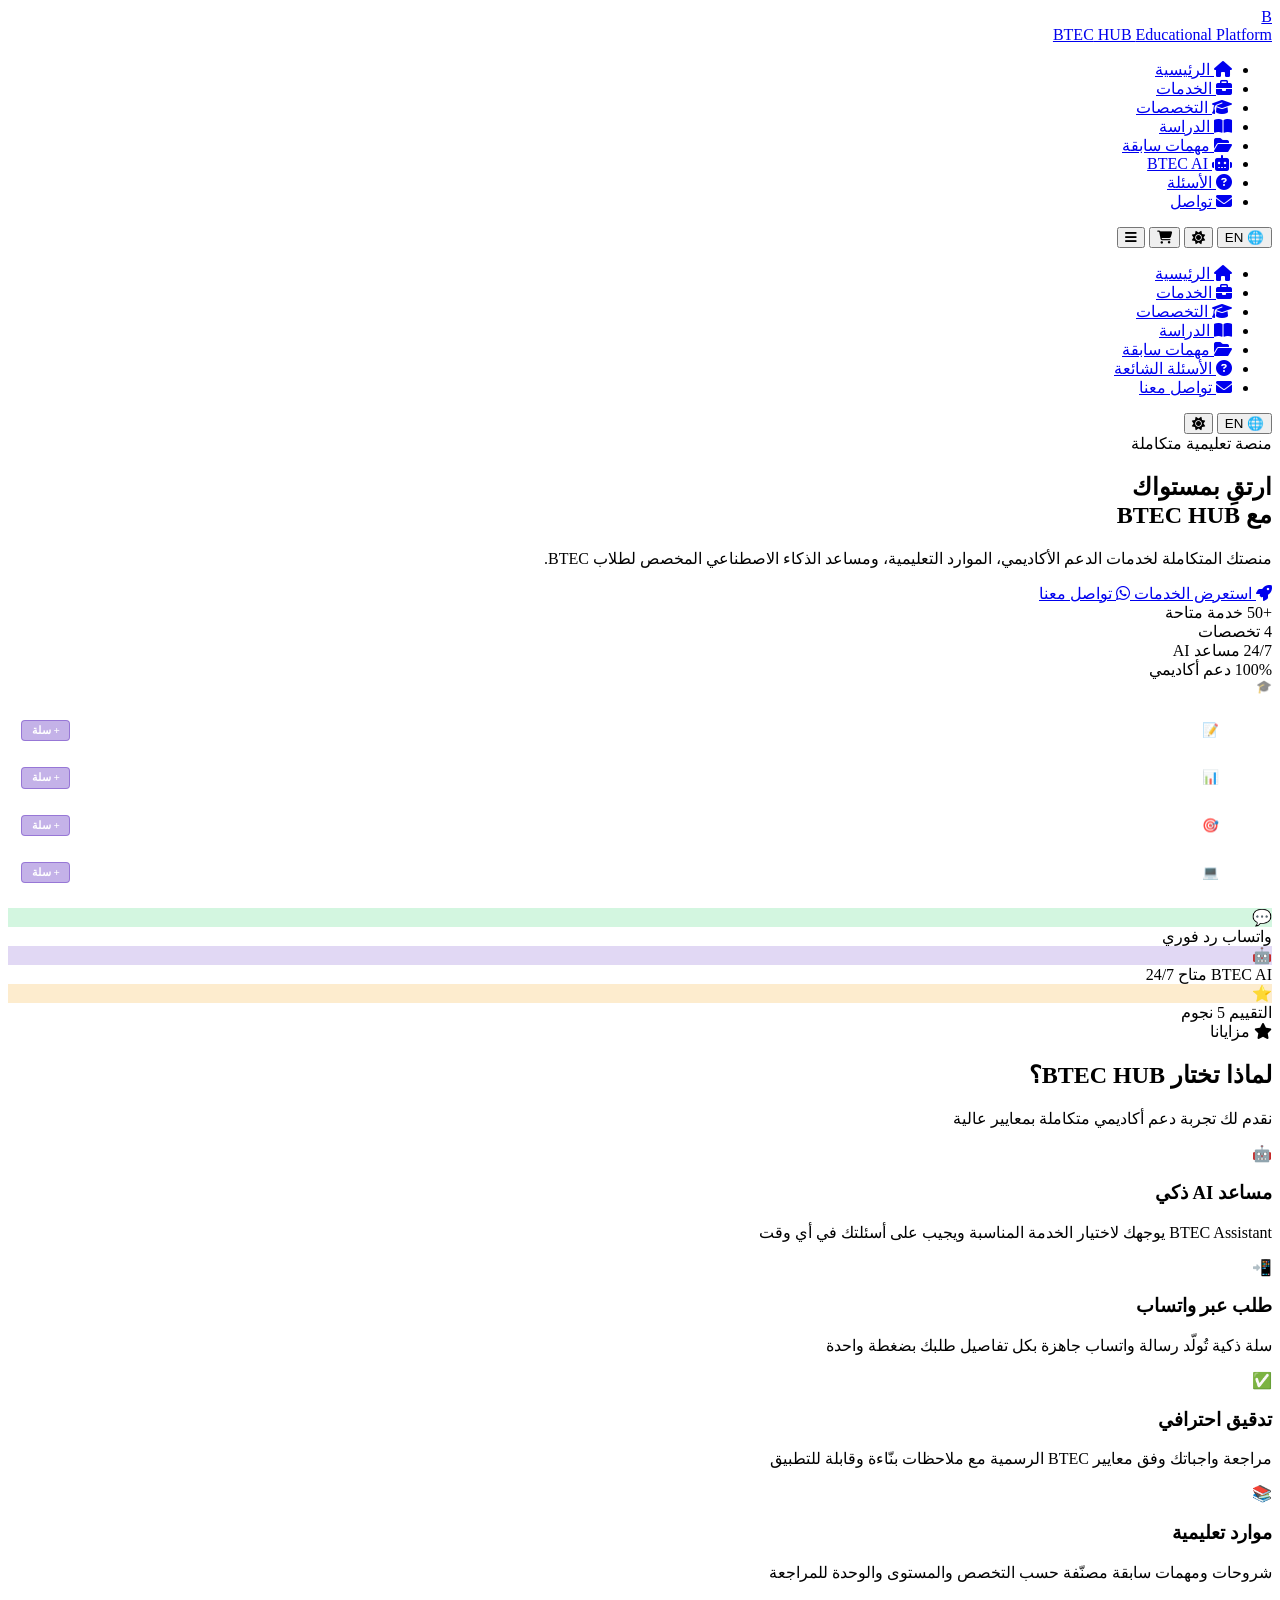
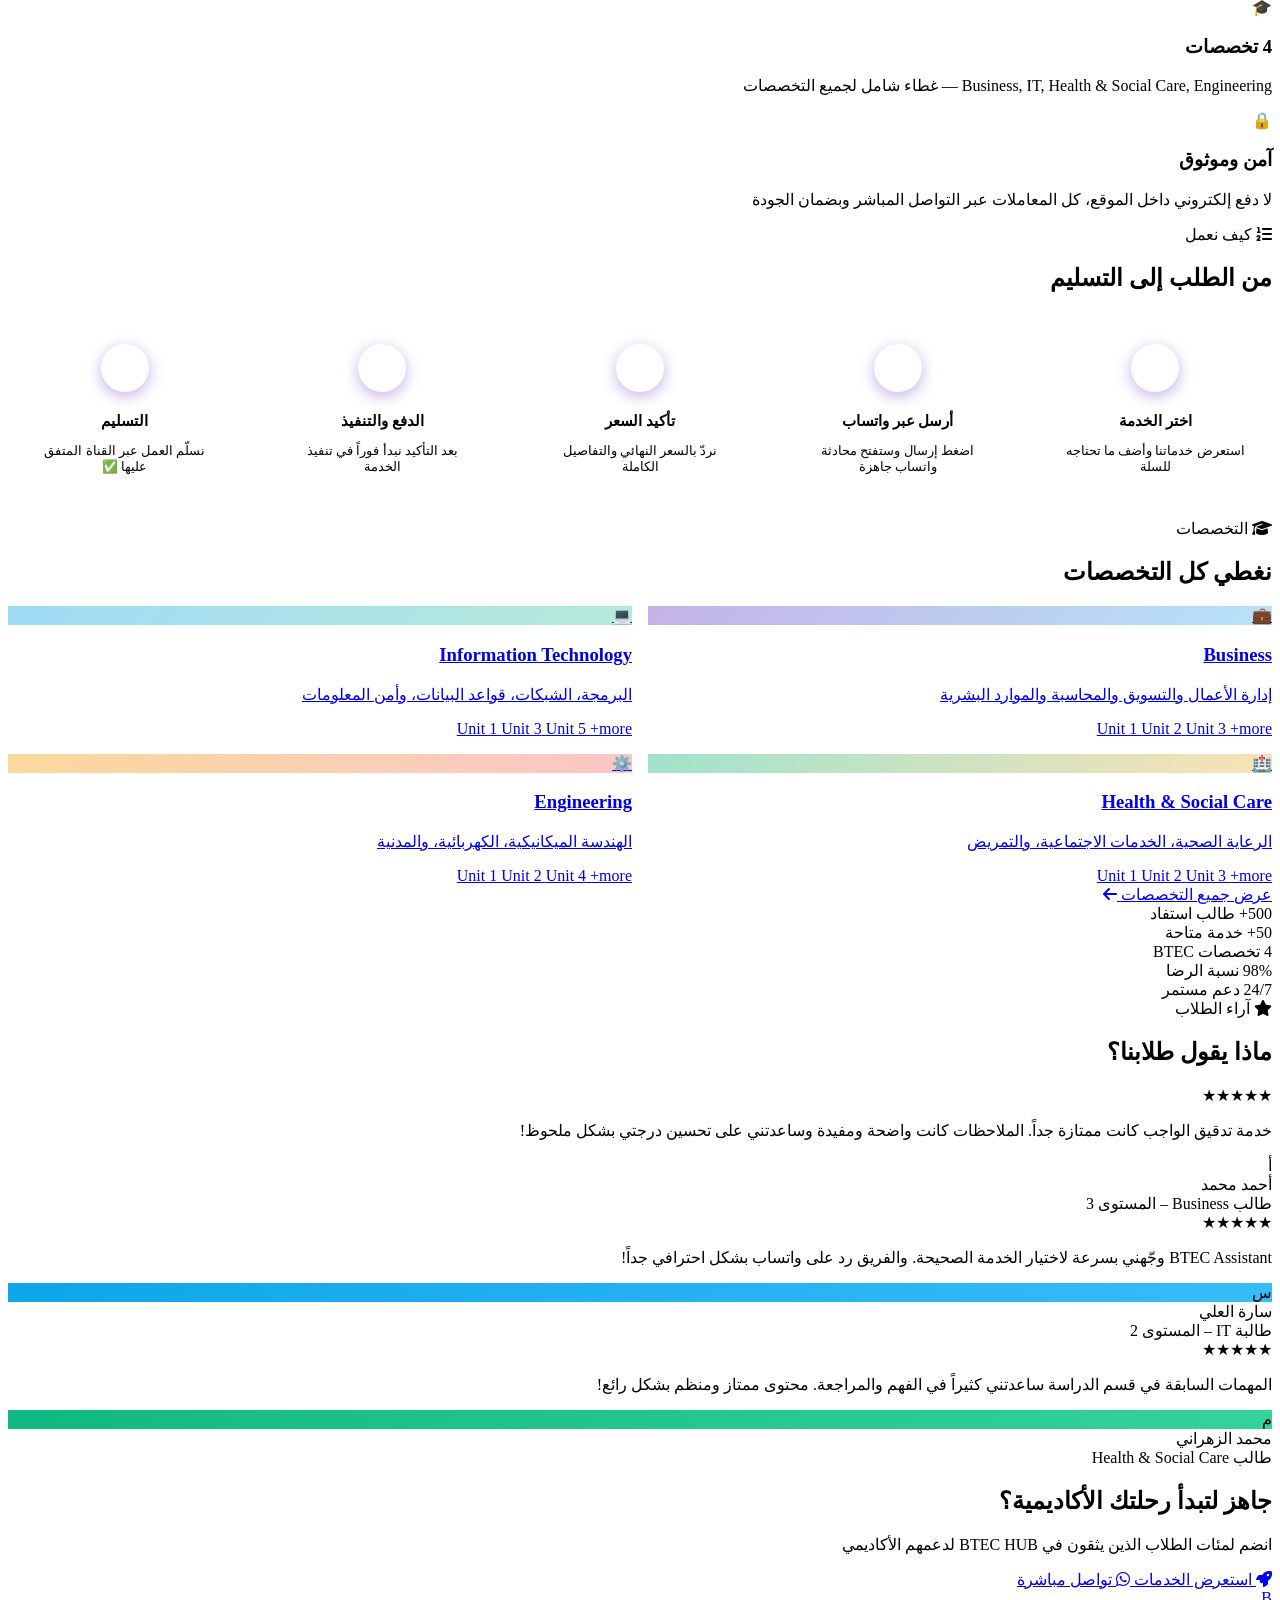
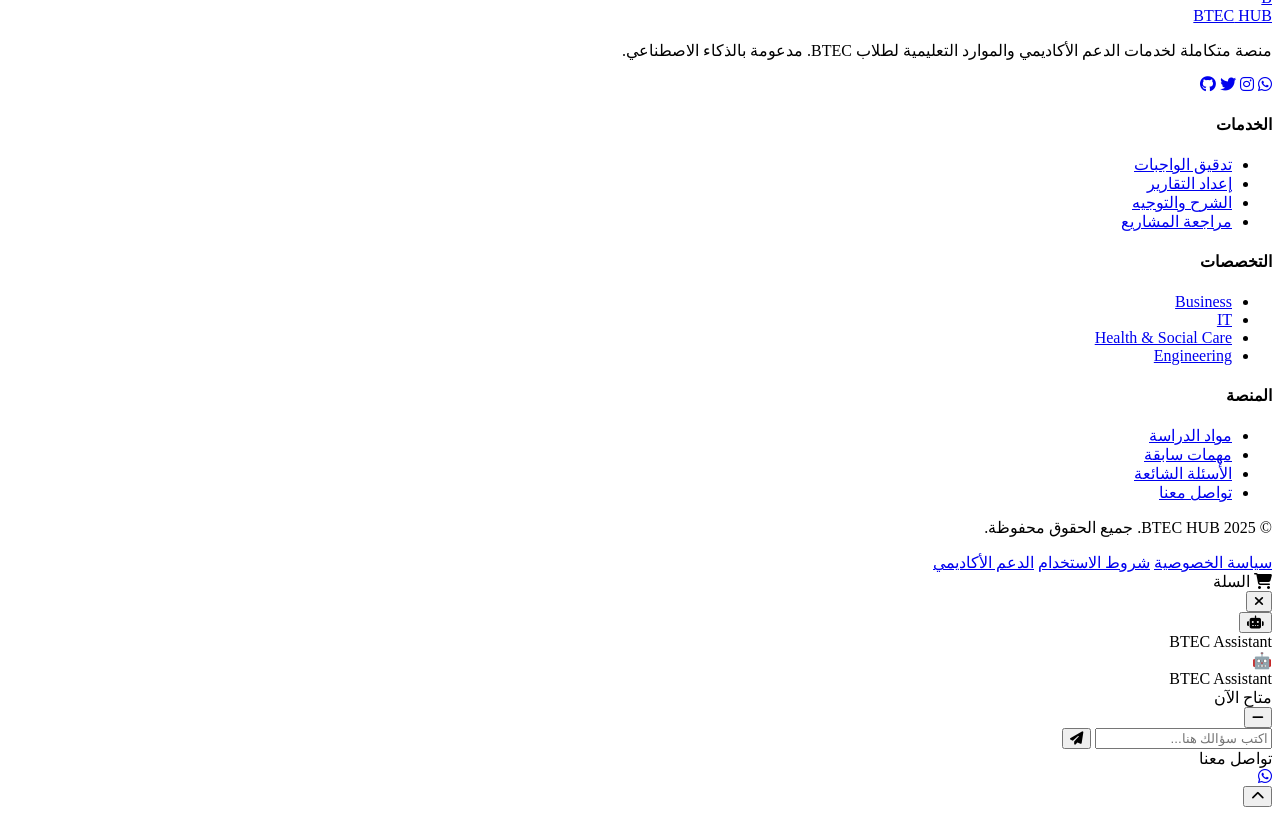
==== index.html @ 09b5a74b "Add files via upload" ====
<!DOCTYPE html>
<html lang="ar" dir="rtl" data-theme="dark">
<head>
  <meta charset="UTF-8">
  <meta name="viewport" content="width=device-width, initial-scale=1.0">
  <meta name="description" content="BTEC HUB – منصة الخدمات والموارد التعليمية المدعومة بالذكاء الاصطناعي لطلاب BTEC">
  <meta name="keywords" content="BTEC, HUB, تدقيق واجبات, خدمات تعليمية, ذكاء اصطناعي">
  <meta property="og:title" content="BTEC HUB">
  <meta property="og:description" content="منصة الخدمات والموارد التعليمية لطلاب BTEC">
  <title>BTEC HUB – الصفحة الرئيسية</title>

  <!-- Fonts -->
  <link rel="preconnect" href="https://fonts.googleapis.com">
  <link rel="preconnect" href="https://fonts.gstatic.com" crossorigin>
  <link href="https://fonts.googleapis.com/css2?family=Cairo:wght@300;400;500;600;700;800;900&family=Inter:wght@300;400;500;600;700;800&display=swap" rel="stylesheet">

  <!-- Icons -->
  <link rel="stylesheet" href="https://cdnjs.cloudflare.com/ajax/libs/font-awesome/6.5.0/css/all.min.css">

  <!-- Styles -->
  <link rel="stylesheet" href="css/main.css">
  <link rel="stylesheet" href="css/components.css">

  <style>
    /* ── Home-specific styles ── */
    .hero-main-card-title {
      font-size: 0.8rem;
      color: rgba(255,255,255,0.6);
      margin-bottom: 0.5rem;
      font-weight: 500;
    }
    .hero-service-list {
      list-style: none;
      display: flex;
      flex-direction: column;
      gap: 0.5rem;
    }
    .hero-service-list li {
      display: flex;
      align-items: center;
      gap: 0.5rem;
      font-size: 0.85rem;
      color: rgba(255,255,255,0.85);
      padding: 0.5rem 0.75rem;
      background: rgba(255,255,255,0.06);
      border-radius: 8px;
      border: 1px solid rgba(255,255,255,0.08);
      transition: all 0.2s;
    }
    .hero-service-list li:hover {
      background: rgba(255,255,255,0.1);
      border-color: rgba(108,63,197,0.4);
      transform: translateX(-4px);
    }
    [dir="ltr"] .hero-service-list li:hover { transform: translateX(4px); }
    .hero-service-list .add-btn {
      margin-inline-start: auto;
      padding: 0.2rem 0.6rem;
      border-radius: 4px;
      background: rgba(108,63,197,0.4);
      border: 1px solid rgba(108,63,197,0.5);
      color: white;
      font-size: 0.7rem;
      cursor: pointer;
      font-family: inherit;
      font-weight: 600;
      transition: all 0.2s;
    }
    .hero-service-list .add-btn:hover { background: rgba(108,63,197,0.7); }

    /* Process Steps */
    .process-steps {
      display: grid;
      grid-template-columns: repeat(auto-fit, minmax(180px, 1fr));
      gap: 1.5rem;
      position: relative;
    }

    .step-card {
      text-align: center;
      padding: 2rem 1.5rem;
      background: var(--bg-card);
      border: 1px solid var(--border-color);
      border-radius: var(--radius-xl);
      transition: all 0.3s ease;
      position: relative;
      backdrop-filter: blur(10px);
    }

    .step-card:hover {
      border-color: var(--border-glow);
      transform: translateY(-6px);
      box-shadow: var(--shadow-glow);
    }

    .step-number {
      width: 48px;
      height: 48px;
      border-radius: 50%;
      background: var(--gradient-primary);
      display: flex;
      align-items: center;
      justify-content: center;
      font-size: 1.25rem;
      font-weight: 900;
      color: white;
      margin: 0 auto 1rem;
      box-shadow: 0 4px 15px rgba(108,63,197,0.4);
    }

    .step-title {
      font-weight: 700;
      color: var(--text-primary);
      margin-bottom: 0.5rem;
      font-size: 0.95rem;
    }
    .step-desc {
      font-size: 0.8rem;
      color: var(--text-secondary);
    }

    /* Specializations preview */
    .spec-preview-grid {
      display: grid;
      grid-template-columns: repeat(2, 1fr);
      gap: 1rem;
    }

    @media (max-width: 600px) {
      .spec-preview-grid { grid-template-columns: 1fr; }
    }

    /* Banner */
    .info-banner {
      background: linear-gradient(135deg, rgba(108,63,197,0.15), rgba(14,165,233,0.1));
      border: 1px solid rgba(108,63,197,0.25);
      border-radius: var(--radius-xl);
      padding: 1.5rem 2rem;
      display: flex;
      align-items: center;
      gap: 1.5rem;
      margin-bottom: 3rem;
      backdrop-filter: blur(10px);
    }

    .info-banner-icon {
      font-size: 2rem;
      flex-shrink: 0;
    }

    .info-banner-text {
      font-size: 0.875rem;
      color: var(--text-secondary);
      line-height: 1.6;
    }

    .info-banner strong { color: var(--primary-light); }
  </style>
</head>
<body>

<!-- Background Orbs -->
<div class="bg-orb bg-orb-1"></div>
<div class="bg-orb bg-orb-2"></div>

<!-- ═══════ NAVBAR ═══════ -->
<nav class="navbar" id="navbar">
  <div class="navbar-inner">
    <!-- Logo -->
    <a href="index.html" class="navbar-logo">
      <div class="logo-icon">B</div>
      <div class="logo-text">
        <span>BTEC</span> HUB
        <span class="logo-sub">Educational Platform</span>
      </div>
    </a>

    <!-- Desktop Nav -->
    <ul class="navbar-nav">
      <li><a href="index.html" class="nav-link active" data-page="index.html"><i class="fas fa-home"></i> <span data-i18n="navHome">الرئيسية</span></a></li>
      <li><a href="services.html" class="nav-link" data-page="services.html"><i class="fas fa-briefcase"></i> <span data-i18n="navServices">الخدمات</span></a></li>
      <li><a href="specializations.html" class="nav-link" data-page="specializations.html"><i class="fas fa-graduation-cap"></i> <span data-i18n="navSpecs">التخصصات</span></a></li>
      <li><a href="study.html" class="nav-link" data-page="study.html"><i class="fas fa-book-open"></i> <span data-i18n="navStudy">الدراسة</span></a></li>
      <li><a href="past-assignments.html" class="nav-link" data-page="past-assignments.html"><i class="fas fa-folder-open"></i> <span data-i18n="navAssignments">مهمات سابقة</span></a></li>
      <li><a href="#btec-ai" class="nav-link"><i class="fas fa-robot"></i> <span data-i18n="navAI">BTEC AI</span></a></li>
      <li><a href="faq.html" class="nav-link" data-page="faq.html"><i class="fas fa-question-circle"></i> <span data-i18n="navFAQ">الأسئلة</span></a></li>
      <li><a href="contact.html" class="nav-link" data-page="contact.html"><i class="fas fa-envelope"></i> <span data-i18n="navContact">تواصل</span></a></li>
    </ul>

    <!-- Actions -->
    <div class="navbar-actions">
      <button class="lang-toggle" onclick="window.BtecMain?.toggleLanguage()" title="Switch Language">
        🌐 <span id="langText">EN</span>
      </button>
      <button class="theme-toggle" onclick="window.BtecMain?.toggleTheme()" title="Toggle Theme">
        <i id="themeIcon" class="fas fa-sun"></i>
      </button>
      <button class="cart-nav-btn" id="cartNavBtn" title="Cart">
        <i class="fas fa-shopping-cart"></i>
        <span class="cart-badge" style="display:none">0</span>
      </button>
      <button class="menu-toggle" id="menuToggle"><i class="fas fa-bars"></i></button>
    </div>
  </div>
</nav>

<!-- Mobile Nav -->
<div class="mobile-nav" id="mobileNav">
  <ul class="mobile-nav-links">
    <li><a href="index.html" class="nav-link active"><i class="fas fa-home"></i> <span data-i18n="navHome">الرئيسية</span></a></li>
    <li><a href="services.html" class="nav-link"><i class="fas fa-briefcase"></i> <span data-i18n="navServices">الخدمات</span></a></li>
    <li><a href="specializations.html" class="nav-link"><i class="fas fa-graduation-cap"></i> <span data-i18n="navSpecs">التخصصات</span></a></li>
    <li><a href="study.html" class="nav-link"><i class="fas fa-book-open"></i> <span data-i18n="navStudy">الدراسة</span></a></li>
    <li><a href="past-assignments.html" class="nav-link"><i class="fas fa-folder-open"></i> <span data-i18n="navAssignments">مهمات سابقة</span></a></li>
    <li><a href="faq.html" class="nav-link"><i class="fas fa-question-circle"></i> <span data-i18n="navFAQ">الأسئلة الشائعة</span></a></li>
    <li><a href="contact.html" class="nav-link"><i class="fas fa-envelope"></i> <span data-i18n="navContact">تواصل معنا</span></a></li>
  </ul>
  <div class="mobile-nav-actions">
    <button class="lang-toggle" onclick="window.BtecMain?.toggleLanguage()">
      🌐 <span id="mobileLangText">EN</span>
    </button>
    <button class="theme-toggle" onclick="window.BtecMain?.toggleTheme()">
      <i id="mobileThemeIcon" class="fas fa-sun"></i>
    </button>
  </div>
</div>
<div class="cart-overlay" id="mobileNavOverlay"></div>

<!-- ═══════ MAIN ═══════ -->
<main>

  <!-- ── HERO ── -->
  <section class="hero">
    <div class="hero-particles"></div>
    <div class="container">
      <div class="hero-content">
        <div class="hero-text">
          <div class="hero-badge">
            <span class="dot"></span>
            منصة تعليمية متكاملة
          </div>

          <h1 class="hero-title">
            ارتقِ بمستواك
            <br>
            مع <span class="brand">BTEC HUB</span>
          </h1>

          <p class="hero-desc">
            منصتك المتكاملة لخدمات الدعم الأكاديمي، الموارد التعليمية،
            ومساعد الذكاء الاصطناعي المخصص لطلاب BTEC.
          </p>

          <div class="hero-actions">
            <a href="services.html" class="btn btn-primary btn-lg">
              <i class="fas fa-rocket"></i>
              استعرض الخدمات
            </a>
            <a href="contact.html" class="btn btn-secondary btn-lg">
              <i class="fab fa-whatsapp"></i>
              تواصل معنا
            </a>
          </div>

          <div class="hero-stats">
            <div class="hero-stat">
              <span class="hero-stat-num">+50</span>
              <span class="hero-stat-label">خدمة متاحة</span>
            </div>
            <div class="hero-stat">
              <span class="hero-stat-num">4</span>
              <span class="hero-stat-label">تخصصات</span>
            </div>
            <div class="hero-stat">
              <span class="hero-stat-num">24/7</span>
              <span class="hero-stat-label">مساعد AI</span>
            </div>
            <div class="hero-stat">
              <span class="hero-stat-num">100%</span>
              <span class="hero-stat-label">دعم أكاديمي</span>
            </div>
          </div>
        </div>

        <div class="hero-visual">
          <!-- Main card -->
          <div class="hero-card-main">
            <div class="hero-main-card-title">🎓 خدماتنا الشائعة</div>
            <ul class="hero-service-list">
              <li>📝 تدقيق واجب Unit 6 <button class="add-btn">+ سلة</button></li>
              <li>📊 تقرير Business Plan <button class="add-btn">+ سلة</button></li>
              <li>🎯 شرح Marketing Unit 2 <button class="add-btn">+ سلة</button></li>
              <li>💻 IT Project Review <button class="add-btn">+ سلة</button></li>
            </ul>
          </div>

          <!-- Floating cards -->
          <div class="hero-card-floating hero-card-1">
            <div class="floating-icon" style="background:rgba(37,211,102,0.2);color:#25D366;">💬</div>
            <div class="floating-text">
              <span class="label">واتساب</span>
              <span class="value">رد فوري</span>
            </div>
          </div>

          <div class="hero-card-floating hero-card-2">
            <div class="floating-icon" style="background:rgba(108,63,197,0.2);color:#A78BFA;">🤖</div>
            <div class="floating-text">
              <span class="label">BTEC AI</span>
              <span class="value">متاح 24/7</span>
            </div>
          </div>

          <div class="hero-card-floating hero-card-3">
            <div class="floating-icon" style="background:rgba(245,158,11,0.2);color:#FCD34D;">⭐</div>
            <div class="floating-text">
              <span class="label">التقييم</span>
              <span class="value">5 نجوم</span>
            </div>
          </div>
        </div>
      </div>
    </div>
  </section>

  <!-- ── FEATURES ── -->
  <section class="section">
    <div class="container">
      <div class="section-header reveal">
        <div class="section-badge"><i class="fas fa-star"></i> مزايانا</div>
        <h2 class="section-title">لماذا تختار BTEC HUB؟</h2>
        <div class="glow-divider"></div>
        <p class="section-subtitle">نقدم لك تجربة دعم أكاديمي متكاملة بمعايير عالية</p>
      </div>

      <div class="features-grid stagger-children">
        <div class="feature-card reveal">
          <div class="feature-icon-wrap gradient-purple">🤖</div>
          <h3 class="feature-title">مساعد AI ذكي</h3>
          <p class="feature-desc">BTEC Assistant يوجهك لاختيار الخدمة المناسبة ويجيب على أسئلتك في أي وقت</p>
        </div>
        <div class="feature-card reveal">
          <div class="feature-icon-wrap gradient-blue">📲</div>
          <h3 class="feature-title">طلب عبر واتساب</h3>
          <p class="feature-desc">سلة ذكية تُولّد رسالة واتساب جاهزة بكل تفاصيل طلبك بضغطة واحدة</p>
        </div>
        <div class="feature-card reveal">
          <div class="feature-icon-wrap gradient-green">✅</div>
          <h3 class="feature-title">تدقيق احترافي</h3>
          <p class="feature-desc">مراجعة واجباتك وفق معايير BTEC الرسمية مع ملاحظات بنّاءة وقابلة للتطبيق</p>
        </div>
        <div class="feature-card reveal">
          <div class="feature-icon-wrap gradient-amber">📚</div>
          <h3 class="feature-title">موارد تعليمية</h3>
          <p class="feature-desc">شروحات ومهمات سابقة مصنّفة حسب التخصص والمستوى والوحدة للمراجعة</p>
        </div>
        <div class="feature-card reveal">
          <div class="feature-icon-wrap gradient-purple">🎓</div>
          <h3 class="feature-title">4 تخصصات</h3>
          <p class="feature-desc">Business, IT, Health & Social Care, Engineering — غطاء شامل لجميع التخصصات</p>
        </div>
        <div class="feature-card reveal">
          <div class="feature-icon-wrap gradient-blue">🔒</div>
          <h3 class="feature-title">آمن وموثوق</h3>
          <p class="feature-desc">لا دفع إلكتروني داخل الموقع، كل المعاملات عبر التواصل المباشر وبضمان الجودة</p>
        </div>
      </div>
    </div>
  </section>

  <!-- ── PROCESS ── -->
  <section class="section" style="background: var(--bg-secondary); position:relative; z-index:1;">
    <div class="container">
      <div class="section-header reveal">
        <div class="section-badge"><i class="fas fa-list-ol"></i> كيف نعمل</div>
        <h2 class="section-title">من الطلب إلى التسليم</h2>
        <div class="glow-divider"></div>
      </div>

      <div class="process-steps stagger-children">
        <div class="step-card reveal">
          <div class="step-number">1</div>
          <h4 class="step-title">اختر الخدمة</h4>
          <p class="step-desc">استعرض خدماتنا وأضف ما تحتاجه للسلة</p>
        </div>
        <div class="step-card reveal">
          <div class="step-number">2</div>
          <h4 class="step-title">أرسل عبر واتساب</h4>
          <p class="step-desc">اضغط إرسال وستفتح محادثة واتساب جاهزة</p>
        </div>
        <div class="step-card reveal">
          <div class="step-number">3</div>
          <h4 class="step-title">تأكيد السعر</h4>
          <p class="step-desc">نردّ بالسعر النهائي والتفاصيل الكاملة</p>
        </div>
        <div class="step-card reveal">
          <div class="step-number">4</div>
          <h4 class="step-title">الدفع والتنفيذ</h4>
          <p class="step-desc">بعد التأكيد نبدأ فوراً في تنفيذ الخدمة</p>
        </div>
        <div class="step-card reveal">
          <div class="step-number">5</div>
          <h4 class="step-title">التسليم</h4>
          <p class="step-desc">نسلّم العمل عبر القناة المتفق عليها ✅</p>
        </div>
      </div>
    </div>
  </section>

  <!-- ── SPECIALIZATIONS PREVIEW ── -->
  <section class="section">
    <div class="container">
      <div class="section-header reveal">
        <div class="section-badge"><i class="fas fa-graduation-cap"></i> التخصصات</div>
        <h2 class="section-title">نغطي كل التخصصات</h2>
        <div class="glow-divider"></div>
      </div>

      <div class="spec-preview-grid stagger-children">
        <a href="specializations.html#business" class="spec-card reveal">
          <div class="spec-card-cover" style="background: linear-gradient(135deg, rgba(108,63,197,0.4), rgba(14,165,233,0.3));">
            <span class="spec-emoji">💼</span>
          </div>
          <div class="spec-card-body">
            <h3 class="spec-name">Business</h3>
            <p class="spec-desc">إدارة الأعمال والتسويق والمحاسبة والموارد البشرية</p>
            <div class="spec-units">
              <span class="badge badge-primary">Unit 1</span>
              <span class="badge badge-primary">Unit 2</span>
              <span class="badge badge-primary">Unit 3</span>
              <span class="badge badge-blue">+more</span>
            </div>
          </div>
        </a>

        <a href="specializations.html#it" class="spec-card reveal">
          <div class="spec-card-cover" style="background: linear-gradient(135deg, rgba(14,165,233,0.4), rgba(16,185,129,0.3));">
            <span class="spec-emoji">💻</span>
          </div>
          <div class="spec-card-body">
            <h3 class="spec-name">Information Technology</h3>
            <p class="spec-desc">البرمجة، الشبكات، قواعد البيانات، وأمن المعلومات</p>
            <div class="spec-units">
              <span class="badge badge-blue">Unit 1</span>
              <span class="badge badge-blue">Unit 3</span>
              <span class="badge badge-blue">Unit 5</span>
              <span class="badge badge-green">+more</span>
            </div>
          </div>
        </a>

        <a href="specializations.html#health" class="spec-card reveal">
          <div class="spec-card-cover" style="background: linear-gradient(135deg, rgba(16,185,129,0.4), rgba(245,158,11,0.3));">
            <span class="spec-emoji">🏥</span>
          </div>
          <div class="spec-card-body">
            <h3 class="spec-name">Health & Social Care</h3>
            <p class="spec-desc">الرعاية الصحية، الخدمات الاجتماعية، والتمريض</p>
            <div class="spec-units">
              <span class="badge badge-green">Unit 1</span>
              <span class="badge badge-green">Unit 2</span>
              <span class="badge badge-green">Unit 3</span>
              <span class="badge badge-amber">+more</span>
            </div>
          </div>
        </a>

        <a href="specializations.html#engineering" class="spec-card reveal">
          <div class="spec-card-cover" style="background: linear-gradient(135deg, rgba(245,158,11,0.4), rgba(239,68,68,0.3));">
            <span class="spec-emoji">⚙️</span>
          </div>
          <div class="spec-card-body">
            <h3 class="spec-name">Engineering</h3>
            <p class="spec-desc">الهندسة الميكانيكية، الكهربائية، والمدنية</p>
            <div class="spec-units">
              <span class="badge badge-amber">Unit 1</span>
              <span class="badge badge-amber">Unit 2</span>
              <span class="badge badge-amber">Unit 4</span>
              <span class="badge badge-primary">+more</span>
            </div>
          </div>
        </a>
      </div>

      <div class="text-center mt-xl">
        <a href="specializations.html" class="btn btn-secondary">
          عرض جميع التخصصات <i class="fas fa-arrow-left"></i>
        </a>
      </div>
    </div>
  </section>

  <!-- ── STATS ── -->
  <section class="section" style="background: var(--bg-secondary); position:relative; z-index:1;">
    <div class="container">
      <div class="stats-grid stagger-children">
        <div class="stat-card reveal">
          <span class="stat-number">500+</span>
          <span class="stat-label">طالب استفاد</span>
        </div>
        <div class="stat-card reveal">
          <span class="stat-number">50+</span>
          <span class="stat-label">خدمة متاحة</span>
        </div>
        <div class="stat-card reveal">
          <span class="stat-number">4</span>
          <span class="stat-label">تخصصات BTEC</span>
        </div>
        <div class="stat-card reveal">
          <span class="stat-number">98%</span>
          <span class="stat-label">نسبة الرضا</span>
        </div>
        <div class="stat-card reveal">
          <span class="stat-number">24/7</span>
          <span class="stat-label">دعم مستمر</span>
        </div>
      </div>
    </div>
  </section>

  <!-- ── TESTIMONIALS ── -->
  <section class="section">
    <div class="container">
      <div class="section-header reveal">
        <div class="section-badge"><i class="fas fa-star"></i> آراء الطلاب</div>
        <h2 class="section-title">ماذا يقول طلابنا؟</h2>
        <div class="glow-divider"></div>
      </div>

      <div class="testimonials-track stagger-children">
        <div class="testimonial-card reveal">
          <div class="stars">
            <span class="star">★</span><span class="star">★</span><span class="star">★</span><span class="star">★</span><span class="star">★</span>
          </div>
          <p class="testimonial-text">خدمة تدقيق الواجب كانت ممتازة جداً. الملاحظات كانت واضحة ومفيدة وساعدتني على تحسين درجتي بشكل ملحوظ!</p>
          <div class="testimonial-author">
            <div class="author-avatar">أ</div>
            <div>
              <div class="author-name">أحمد محمد</div>
              <div class="author-role">طالب Business – المستوى 3</div>
            </div>
          </div>
        </div>

        <div class="testimonial-card reveal">
          <div class="stars">
            <span class="star">★</span><span class="star">★</span><span class="star">★</span><span class="star">★</span><span class="star">★</span>
          </div>
          <p class="testimonial-text">BTEC Assistant وجّهني بسرعة لاختيار الخدمة الصحيحة. والفريق رد على واتساب بشكل احترافي جداً!</p>
          <div class="testimonial-author">
            <div class="author-avatar" style="background: linear-gradient(135deg, #0EA5E9, #38BDF8);">س</div>
            <div>
              <div class="author-name">سارة العلي</div>
              <div class="author-role">طالبة IT – المستوى 2</div>
            </div>
          </div>
        </div>

        <div class="testimonial-card reveal">
          <div class="stars">
            <span class="star">★</span><span class="star">★</span><span class="star">★</span><span class="star">★</span><span class="star">★</span>
          </div>
          <p class="testimonial-text">المهمات السابقة في قسم الدراسة ساعدتني كثيراً في الفهم والمراجعة. محتوى ممتاز ومنظم بشكل رائع!</p>
          <div class="testimonial-author">
            <div class="author-avatar" style="background: linear-gradient(135deg, #10B981, #34D399);">م</div>
            <div>
              <div class="author-name">محمد الزهراني</div>
              <div class="author-role">طالب Health & Social Care</div>
            </div>
          </div>
        </div>
      </div>
    </div>
  </section>

  <!-- ── CTA ── -->
  <section class="section">
    <div class="container">
      <div class="cta-section reveal">
        <div class="cta-content">
          <h2>جاهز لتبدأ رحلتك الأكاديمية؟</h2>
          <p>انضم لمئات الطلاب الذين يثقون في BTEC HUB لدعمهم الأكاديمي</p>
          <div class="cta-actions">
            <a href="services.html" class="btn-cta-white">
              <i class="fas fa-rocket"></i>
              استعرض الخدمات
            </a>
            <a href="https://wa.me/962786003597" target="_blank" class="btn-cta-outline">
              <i class="fab fa-whatsapp"></i>
              تواصل مباشرة
            </a>
          </div>
        </div>
      </div>
    </div>
  </section>

</main>

<!-- ═══════ FOOTER ═══════ -->
<footer class="footer">
  <div class="container">
    <div class="footer-grid">
      <div class="footer-brand">
        <a href="index.html" class="footer-logo">
          <div class="logo-icon">B</div>
          <div class="logo-text"><span>BTEC</span> HUB</div>
        </a>
        <p class="footer-desc">منصة متكاملة لخدمات الدعم الأكاديمي والموارد التعليمية لطلاب BTEC. مدعومة بالذكاء الاصطناعي.</p>
        <div class="footer-social">
          <a href="#" class="social-btn" title="WhatsApp"><i class="fab fa-whatsapp"></i></a>
          <a href="#" class="social-btn" title="Instagram"><i class="fab fa-instagram"></i></a>
          <a href="#" class="social-btn" title="Twitter"><i class="fab fa-twitter"></i></a>
          <a href="#" class="social-btn" title="GitHub"><i class="fab fa-github"></i></a>
        </div>
      </div>

      <div class="footer-col">
        <h4>الخدمات</h4>
        <ul class="footer-links">
          <li><a href="services.html">تدقيق الواجبات</a></li>
          <li><a href="services.html">إعداد التقارير</a></li>
          <li><a href="services.html">الشرح والتوجيه</a></li>
          <li><a href="services.html">مراجعة المشاريع</a></li>
        </ul>
      </div>

      <div class="footer-col">
        <h4>التخصصات</h4>
        <ul class="footer-links">
          <li><a href="specializations.html">Business</a></li>
          <li><a href="specializations.html">IT</a></li>
          <li><a href="specializations.html">Health & Social Care</a></li>
          <li><a href="specializations.html">Engineering</a></li>
        </ul>
      </div>

      <div class="footer-col">
        <h4>المنصة</h4>
        <ul class="footer-links">
          <li><a href="study.html">مواد الدراسة</a></li>
          <li><a href="past-assignments.html">مهمات سابقة</a></li>
          <li><a href="faq.html">الأسئلة الشائعة</a></li>
          <li><a href="contact.html">تواصل معنا</a></li>
        </ul>
      </div>
    </div>

    <div class="footer-bottom">
      <p class="footer-copy">© 2025 BTEC HUB. جميع الحقوق محفوظة.</p>
      <div class="footer-bottom-links">
        <a href="#">سياسة الخصوصية</a>
        <a href="#">شروط الاستخدام</a>
        <a href="#">الدعم الأكاديمي</a>
      </div>
    </div>
  </div>
</footer>

<!-- ═══════ CART SIDEBAR ═══════ -->
<div class="cart-overlay" id="cartOverlay"></div>
<aside class="cart-sidebar" id="cartSidebar">
  <div class="cart-header">
    <div class="cart-title">
      <i class="fas fa-shopping-cart"></i>
      <span data-i18n="navCart">السلة</span>
    </div>
    <button class="cart-close" id="cartClose"><i class="fas fa-times"></i></button>
  </div>
  <div class="cart-body" id="cartBody"></div>
  <div class="cart-footer" id="cartFooter" style="display:none;"></div>
</aside>

<!-- ═══════ BTEC ASSISTANT ═══════ -->
<div class="assistant-fab" id="assistantFab">
  <button class="assistant-fab-btn" id="assistantFab" title="BTEC Assistant">
    <i class="fas fa-robot"></i>
  </button>
  <div class="assistant-tooltip">BTEC Assistant</div>
</div>

<div class="assistant-window" id="assistantWindow">
  <div class="assistant-header">
    <div class="assistant-avatar">🤖</div>
    <div class="assistant-info">
      <div class="assistant-name" data-i18n="assistantName">BTEC Assistant</div>
      <div class="assistant-status">
        <span class="status-dot"></span>
        <span data-i18n="assistantStatus">متاح الآن</span>
      </div>
    </div>
    <button class="assistant-minimize" id="assistantMinimize" title="Minimize">
      <i class="fas fa-minus"></i>
    </button>
  </div>
  <div class="assistant-messages" id="assistantMessages"></div>
  <div class="quick-replies" id="quickReplies"></div>
  <div class="assistant-input-area">
    <input
      type="text"
      class="assistant-input"
      id="assistantInput"
      data-i18n-placeholder="assistantPlaceholder"
      placeholder="اكتب سؤالك هنا..."
    >
    <button class="assistant-send" id="assistantSend">
      <i class="fas fa-paper-plane"></i>
    </button>
  </div>
</div>

<!-- ═══════ WHATSAPP FAB ═══════ -->
<div class="whatsapp-fab">
  <div class="whatsapp-tooltip" data-i18n="whatsappTooltip">تواصل معنا</div>
  <a href="https://wa.me/962786003597" target="_blank" class="whatsapp-fab-btn" title="WhatsApp">
    <i class="fab fa-whatsapp"></i>
  </a>
</div>

<!-- Scroll Top -->
<button class="scroll-top" id="scrollTopBtn" title="للأعلى">
  <i class="fas fa-chevron-up"></i>
</button>

<!-- Scripts -->
<script src="js/main.js"></script>
<script src="js/cart.js"></script>
<script src="js/assistant.js"></script>
</body>
</html>
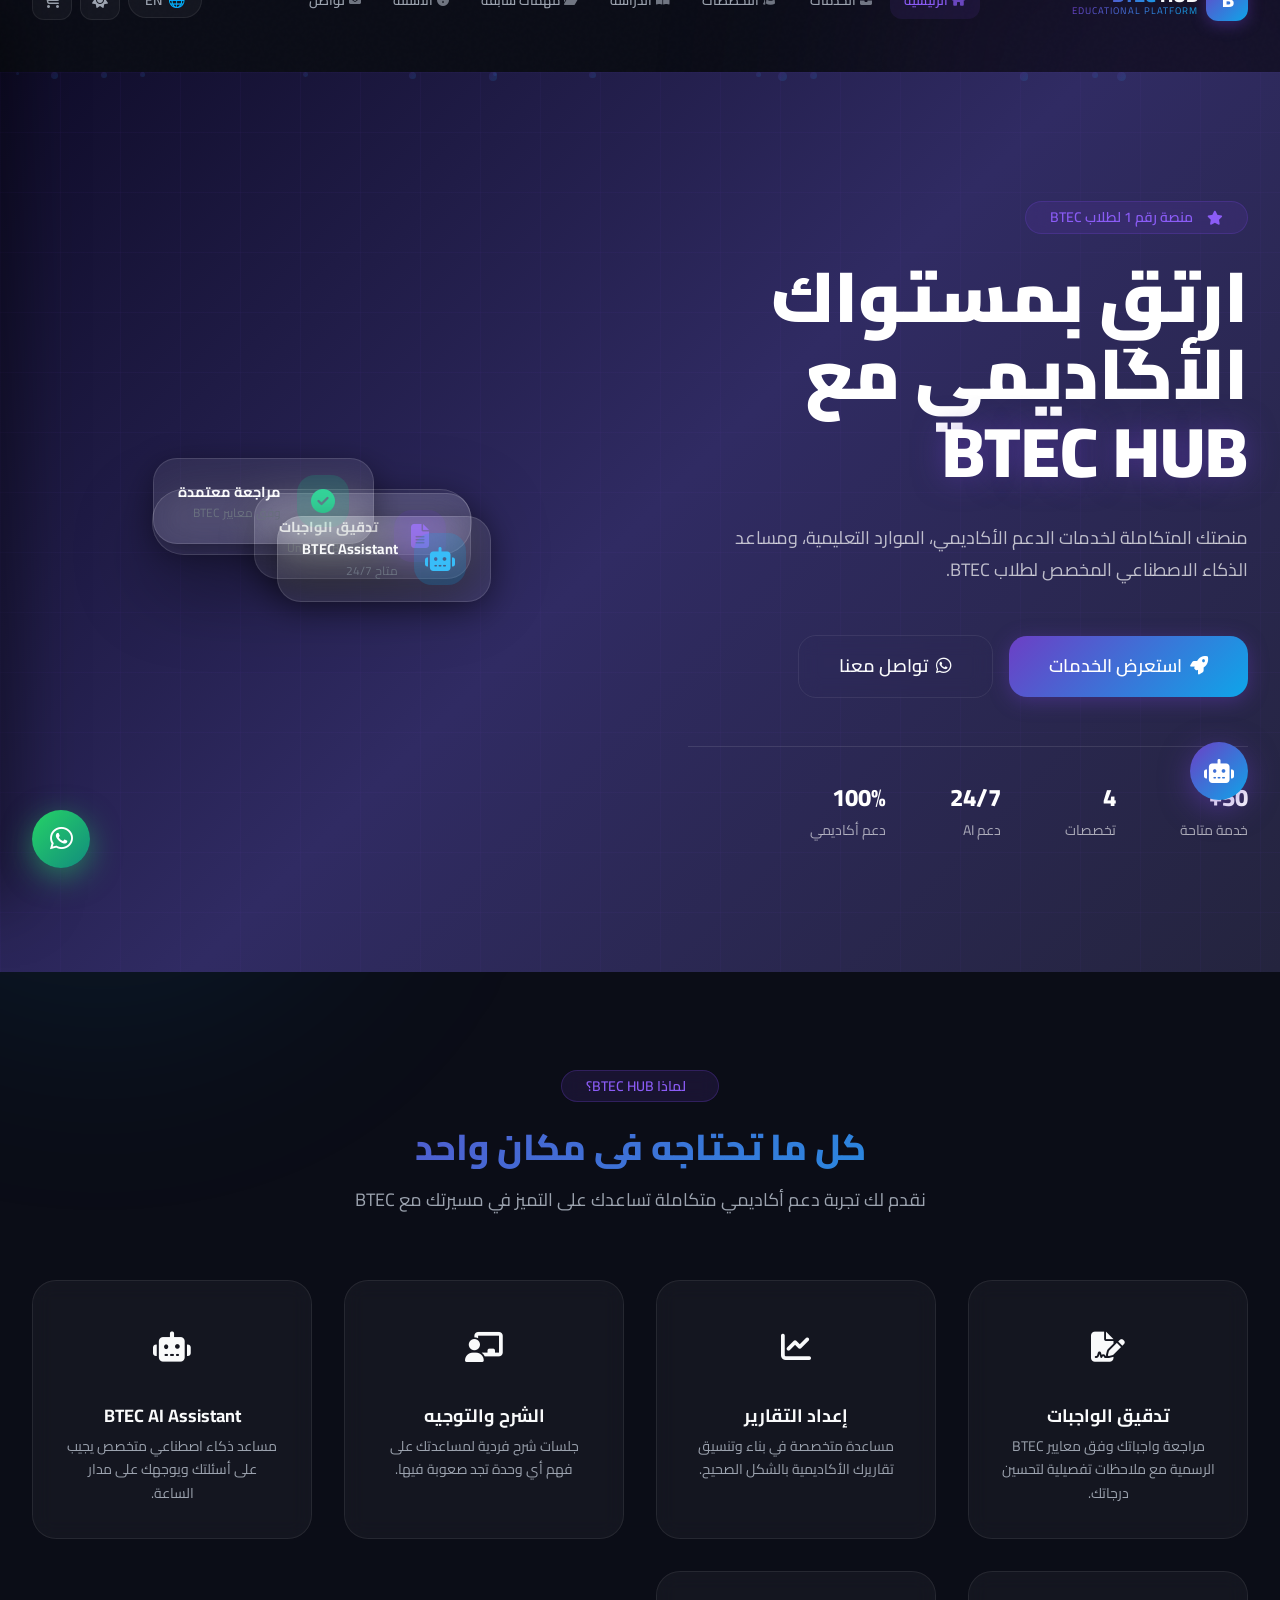
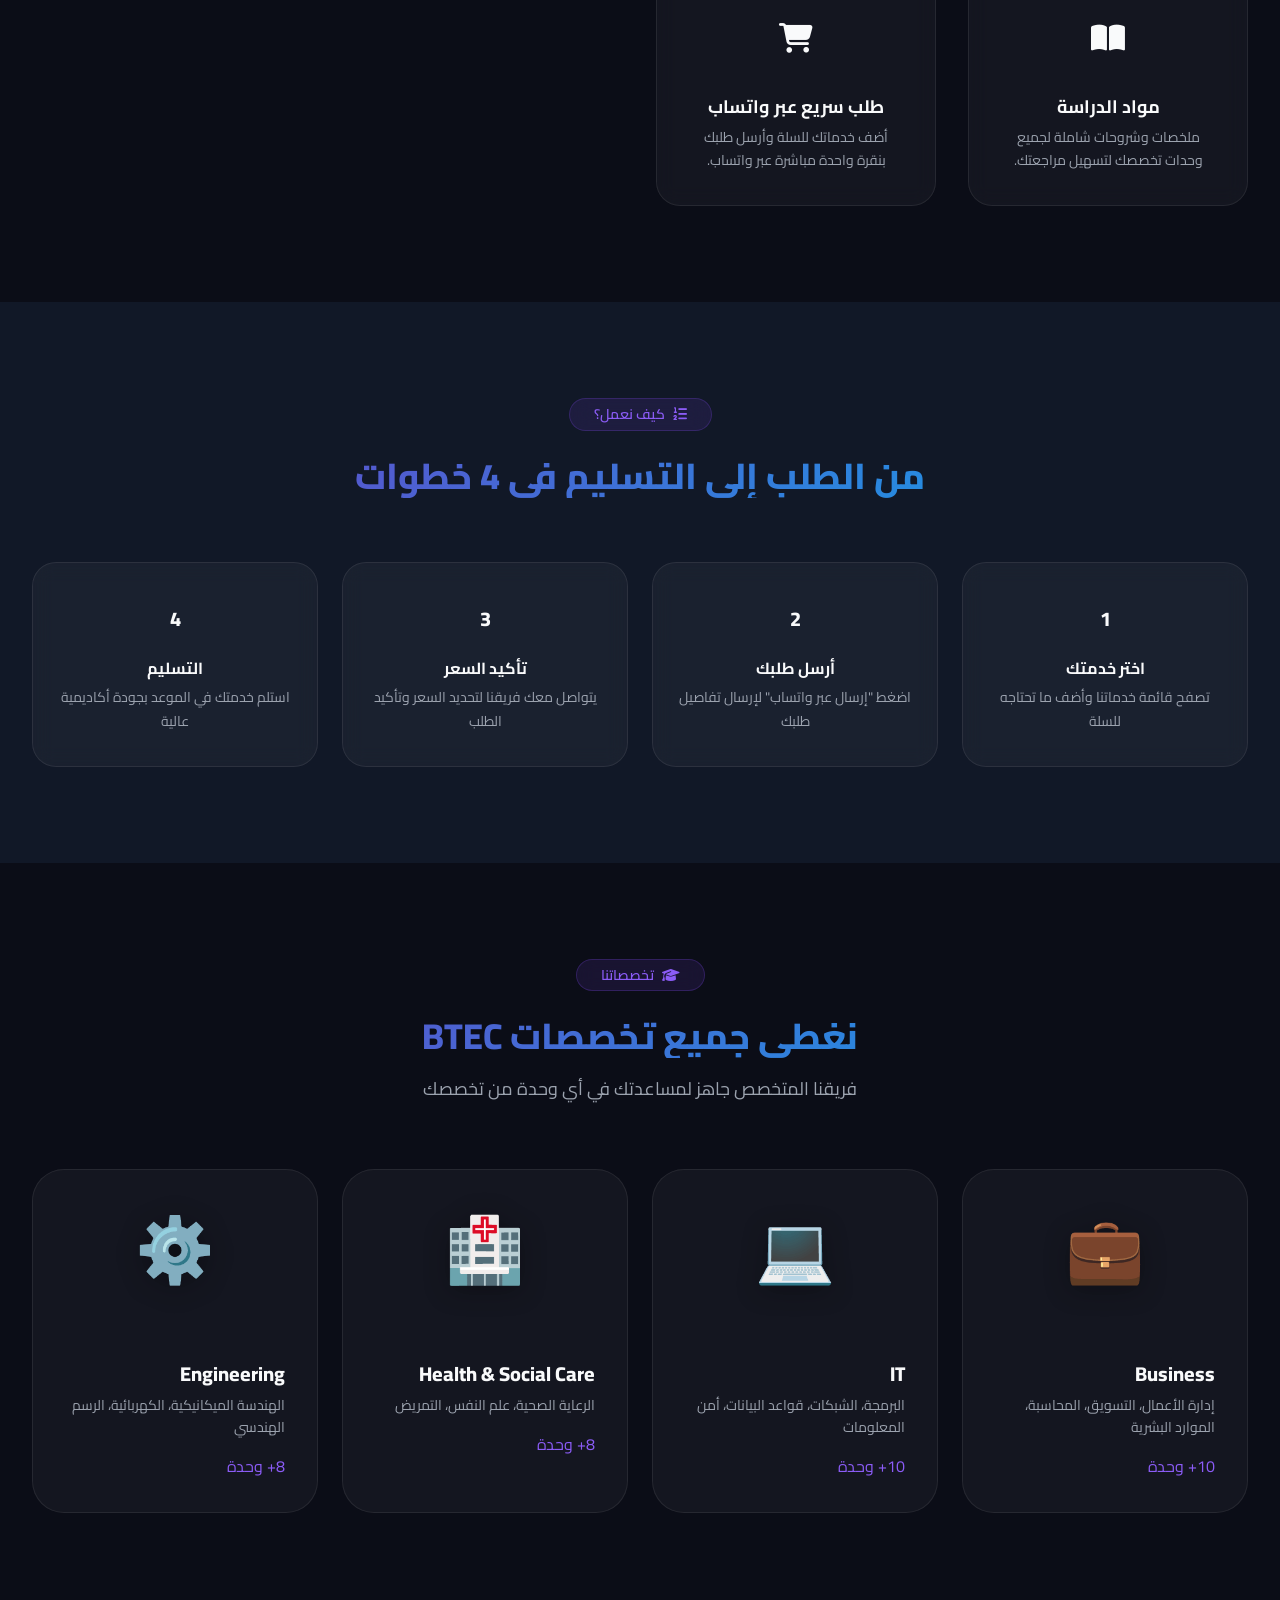
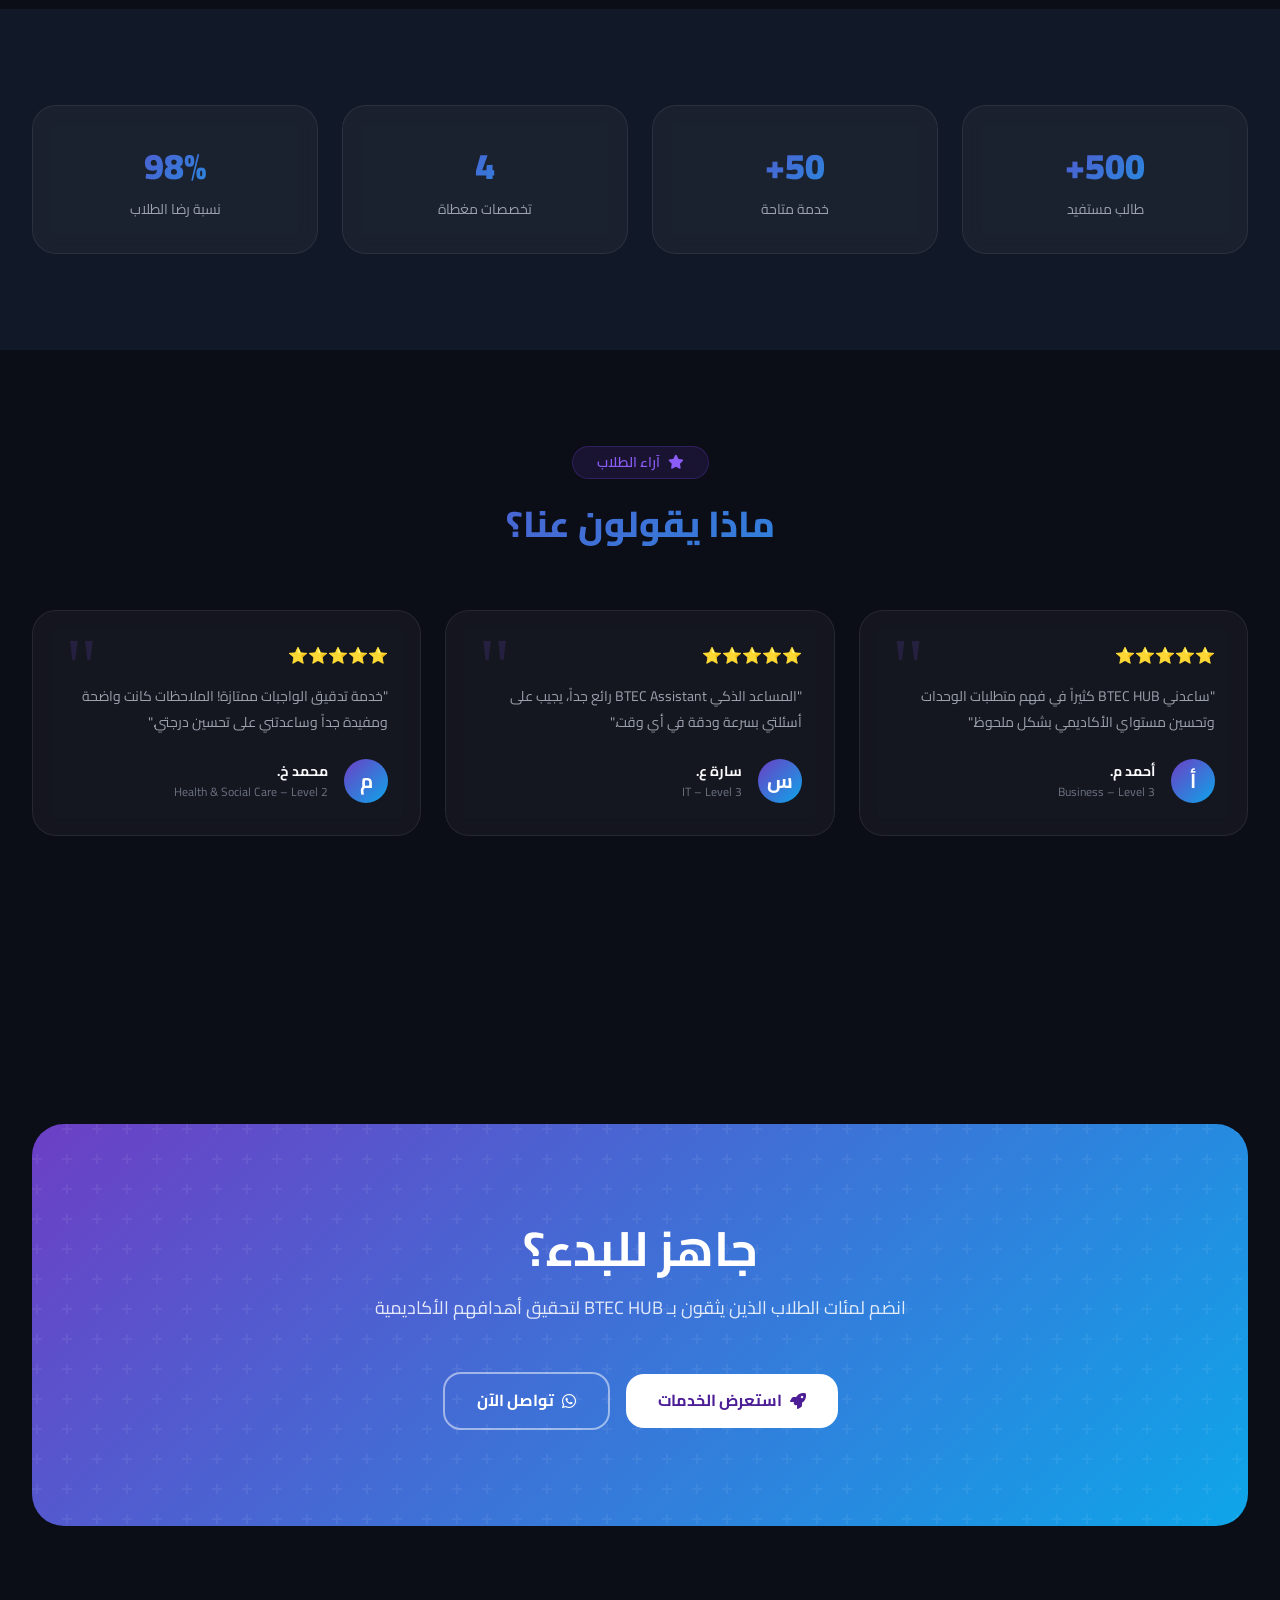
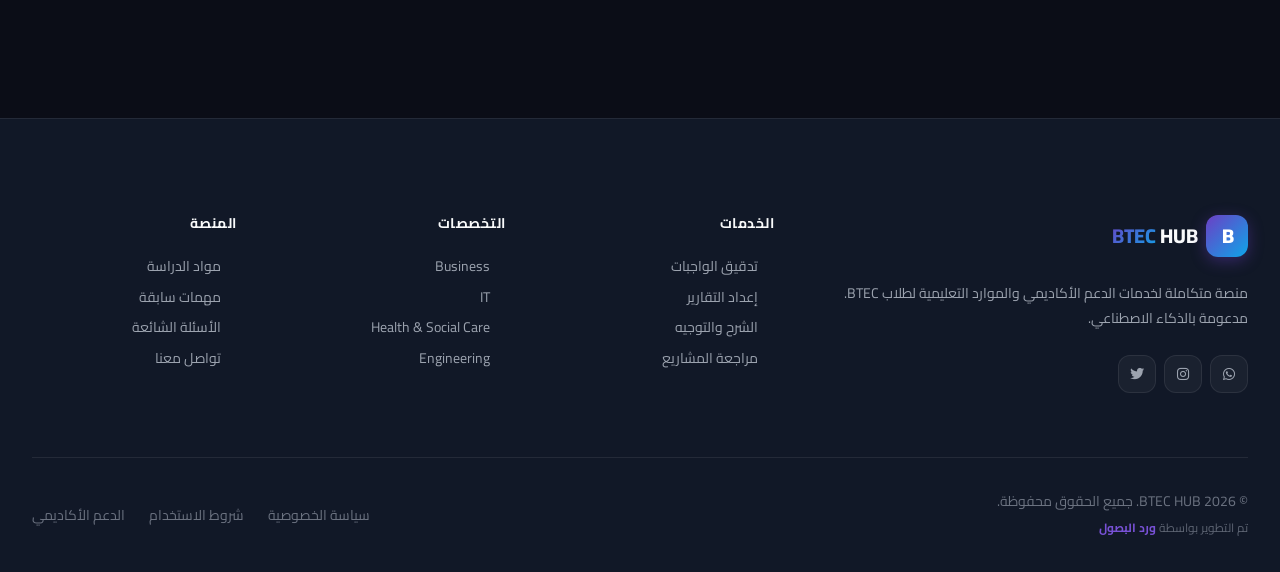
==== commit b69d7c82: "Add files via upload" ====
--- a/index.html
+++ b/index.html
@@ -3,319 +3,117 @@
 <head>
   <meta charset="UTF-8">
   <meta name="viewport" content="width=device-width, initial-scale=1.0">
-  <meta name="description" content="BTEC HUB – منصة الخدمات والموارد التعليمية المدعومة بالذكاء الاصطناعي لطلاب BTEC">
-  <meta name="keywords" content="BTEC, HUB, تدقيق واجبات, خدمات تعليمية, ذكاء اصطناعي">
-  <meta property="og:title" content="BTEC HUB">
-  <meta property="og:description" content="منصة الخدمات والموارد التعليمية لطلاب BTEC">
   <title>BTEC HUB – الصفحة الرئيسية</title>
-
-  <!-- Fonts -->
   <link rel="preconnect" href="https://fonts.googleapis.com">
-  <link rel="preconnect" href="https://fonts.gstatic.com" crossorigin>
   <link href="https://fonts.googleapis.com/css2?family=Cairo:wght@300;400;500;600;700;800;900&family=Inter:wght@300;400;500;600;700;800&display=swap" rel="stylesheet">
-
-  <!-- Icons -->
   <link rel="stylesheet" href="https://cdnjs.cloudflare.com/ajax/libs/font-awesome/6.5.0/css/all.min.css">
-
-  <!-- Styles -->
-  <link rel="stylesheet" href="css/main.css">
-  <link rel="stylesheet" href="css/components.css">
-
-  <style>
-    /* ── Home-specific styles ── */
-    .hero-main-card-title {
-      font-size: 0.8rem;
-      color: rgba(255,255,255,0.6);
-      margin-bottom: 0.5rem;
-      font-weight: 500;
-    }
-    .hero-service-list {
-      list-style: none;
-      display: flex;
-      flex-direction: column;
-      gap: 0.5rem;
-    }
-    .hero-service-list li {
-      display: flex;
-      align-items: center;
-      gap: 0.5rem;
-      font-size: 0.85rem;
-      color: rgba(255,255,255,0.85);
-      padding: 0.5rem 0.75rem;
-      background: rgba(255,255,255,0.06);
-      border-radius: 8px;
-      border: 1px solid rgba(255,255,255,0.08);
-      transition: all 0.2s;
-    }
-    .hero-service-list li:hover {
-      background: rgba(255,255,255,0.1);
-      border-color: rgba(108,63,197,0.4);
-      transform: translateX(-4px);
-    }
-    [dir="ltr"] .hero-service-list li:hover { transform: translateX(4px); }
-    .hero-service-list .add-btn {
-      margin-inline-start: auto;
-      padding: 0.2rem 0.6rem;
-      border-radius: 4px;
-      background: rgba(108,63,197,0.4);
-      border: 1px solid rgba(108,63,197,0.5);
-      color: white;
-      font-size: 0.7rem;
-      cursor: pointer;
-      font-family: inherit;
-      font-weight: 600;
-      transition: all 0.2s;
-    }
-    .hero-service-list .add-btn:hover { background: rgba(108,63,197,0.7); }
-
-    /* Process Steps */
-    .process-steps {
-      display: grid;
-      grid-template-columns: repeat(auto-fit, minmax(180px, 1fr));
-      gap: 1.5rem;
-      position: relative;
-    }
-
-    .step-card {
-      text-align: center;
-      padding: 2rem 1.5rem;
-      background: var(--bg-card);
-      border: 1px solid var(--border-color);
-      border-radius: var(--radius-xl);
-      transition: all 0.3s ease;
-      position: relative;
-      backdrop-filter: blur(10px);
-    }
-
-    .step-card:hover {
-      border-color: var(--border-glow);
-      transform: translateY(-6px);
-      box-shadow: var(--shadow-glow);
-    }
-
-    .step-number {
-      width: 48px;
-      height: 48px;
-      border-radius: 50%;
-      background: var(--gradient-primary);
-      display: flex;
-      align-items: center;
-      justify-content: center;
-      font-size: 1.25rem;
-      font-weight: 900;
-      color: white;
-      margin: 0 auto 1rem;
-      box-shadow: 0 4px 15px rgba(108,63,197,0.4);
-    }
-
-    .step-title {
-      font-weight: 700;
-      color: var(--text-primary);
-      margin-bottom: 0.5rem;
-      font-size: 0.95rem;
-    }
-    .step-desc {
-      font-size: 0.8rem;
-      color: var(--text-secondary);
-    }
-
-    /* Specializations preview */
-    .spec-preview-grid {
-      display: grid;
-      grid-template-columns: repeat(2, 1fr);
-      gap: 1rem;
-    }
-
-    @media (max-width: 600px) {
-      .spec-preview-grid { grid-template-columns: 1fr; }
-    }
-
-    /* Banner */
-    .info-banner {
-      background: linear-gradient(135deg, rgba(108,63,197,0.15), rgba(14,165,233,0.1));
-      border: 1px solid rgba(108,63,197,0.25);
-      border-radius: var(--radius-xl);
-      padding: 1.5rem 2rem;
-      display: flex;
-      align-items: center;
-      gap: 1.5rem;
-      margin-bottom: 3rem;
-      backdrop-filter: blur(10px);
-    }
-
-    .info-banner-icon {
-      font-size: 2rem;
-      flex-shrink: 0;
-    }
-
-    .info-banner-text {
-      font-size: 0.875rem;
-      color: var(--text-secondary);
-      line-height: 1.6;
-    }
-
-    .info-banner strong { color: var(--primary-light); }
-  </style>
+  <link rel="stylesheet" href="main.css">
+  <link rel="stylesheet" href="components.css">
 </head>
 <body>
-
-<!-- Background Orbs -->
 <div class="bg-orb bg-orb-1"></div>
 <div class="bg-orb bg-orb-2"></div>
-
-<!-- ═══════ NAVBAR ═══════ -->
-<nav class="navbar" id="navbar">
+<nav class="navbar navbar-blur" id="navbar">
   <div class="navbar-inner">
-    <!-- Logo -->
     <a href="index.html" class="navbar-logo">
       <div class="logo-icon">B</div>
-      <div class="logo-text">
-        <span>BTEC</span> HUB
-        <span class="logo-sub">Educational Platform</span>
-      </div>
+      <div class="logo-text"><span>BTEC</span> HUB<span class="logo-sub">Educational Platform</span></div>
     </a>
-
-    <!-- Desktop Nav -->
     <ul class="navbar-nav">
-      <li><a href="index.html" class="nav-link active" data-page="index.html"><i class="fas fa-home"></i> <span data-i18n="navHome">الرئيسية</span></a></li>
-      <li><a href="services.html" class="nav-link" data-page="services.html"><i class="fas fa-briefcase"></i> <span data-i18n="navServices">الخدمات</span></a></li>
-      <li><a href="specializations.html" class="nav-link" data-page="specializations.html"><i class="fas fa-graduation-cap"></i> <span data-i18n="navSpecs">التخصصات</span></a></li>
-      <li><a href="study.html" class="nav-link" data-page="study.html"><i class="fas fa-book-open"></i> <span data-i18n="navStudy">الدراسة</span></a></li>
-      <li><a href="past-assignments.html" class="nav-link" data-page="past-assignments.html"><i class="fas fa-folder-open"></i> <span data-i18n="navAssignments">مهمات سابقة</span></a></li>
-      <li><a href="#btec-ai" class="nav-link"><i class="fas fa-robot"></i> <span data-i18n="navAI">BTEC AI</span></a></li>
-      <li><a href="faq.html" class="nav-link" data-page="faq.html"><i class="fas fa-question-circle"></i> <span data-i18n="navFAQ">الأسئلة</span></a></li>
-      <li><a href="contact.html" class="nav-link" data-page="contact.html"><i class="fas fa-envelope"></i> <span data-i18n="navContact">تواصل</span></a></li>
+      <li><a href="index.html" class="nav-link  active"><i class="fas fa-home"></i> الرئيسية</a></li>
+      <li><a href="services.html" class="nav-link"><i class="fas fa-briefcase"></i> الخدمات</a></li>
+      <li><a href="specializations.html" class="nav-link"><i class="fas fa-graduation-cap"></i> التخصصات</a></li>
+      <li><a href="study.html" class="nav-link"><i class="fas fa-book-open"></i> الدراسة</a></li>
+      <li><a href="past-assignments.html" class="nav-link"><i class="fas fa-folder-open"></i> مهمات سابقة</a></li>
+      <li><a href="faq.html" class="nav-link"><i class="fas fa-question-circle"></i> الأسئلة</a></li>
+      <li><a href="contact.html" class="nav-link"><i class="fas fa-envelope"></i> تواصل</a></li>
     </ul>
-
-    <!-- Actions -->
     <div class="navbar-actions">
-      <button class="lang-toggle" onclick="window.BtecMain?.toggleLanguage()" title="Switch Language">
-        🌐 <span id="langText">EN</span>
-      </button>
-      <button class="theme-toggle" onclick="window.BtecMain?.toggleTheme()" title="Toggle Theme">
-        <i id="themeIcon" class="fas fa-sun"></i>
-      </button>
-      <button class="cart-nav-btn" id="cartNavBtn" title="Cart">
-        <i class="fas fa-shopping-cart"></i>
-        <span class="cart-badge" style="display:none">0</span>
-      </button>
+      <button class="lang-toggle" id="langToggleBtn">&#127760; <span id="langText">EN</span></button>
+      <button class="theme-toggle" id="themeToggleBtn"><i id="themeIcon" class="fas fa-sun"></i></button>
+      <button class="cart-nav-btn" id="cartNavBtn"><i class="fas fa-shopping-cart"></i><span class="cart-badge" style="display:none">0</span></button>
       <button class="menu-toggle" id="menuToggle"><i class="fas fa-bars"></i></button>
     </div>
   </div>
 </nav>
-
-<!-- Mobile Nav -->
 <div class="mobile-nav" id="mobileNav">
   <ul class="mobile-nav-links">
-    <li><a href="index.html" class="nav-link active"><i class="fas fa-home"></i> <span data-i18n="navHome">الرئيسية</span></a></li>
-    <li><a href="services.html" class="nav-link"><i class="fas fa-briefcase"></i> <span data-i18n="navServices">الخدمات</span></a></li>
-    <li><a href="specializations.html" class="nav-link"><i class="fas fa-graduation-cap"></i> <span data-i18n="navSpecs">التخصصات</span></a></li>
-    <li><a href="study.html" class="nav-link"><i class="fas fa-book-open"></i> <span data-i18n="navStudy">الدراسة</span></a></li>
-    <li><a href="past-assignments.html" class="nav-link"><i class="fas fa-folder-open"></i> <span data-i18n="navAssignments">مهمات سابقة</span></a></li>
-    <li><a href="faq.html" class="nav-link"><i class="fas fa-question-circle"></i> <span data-i18n="navFAQ">الأسئلة الشائعة</span></a></li>
-    <li><a href="contact.html" class="nav-link"><i class="fas fa-envelope"></i> <span data-i18n="navContact">تواصل معنا</span></a></li>
+    <li><a href="index.html" class="nav-link  active"><i class="fas fa-home"></i> الرئيسية</a></li>
+    <li><a href="services.html" class="nav-link"><i class="fas fa-briefcase"></i> الخدمات</a></li>
+    <li><a href="specializations.html" class="nav-link"><i class="fas fa-graduation-cap"></i> التخصصات</a></li>
+    <li><a href="study.html" class="nav-link"><i class="fas fa-book-open"></i> الدراسة</a></li>
+    <li><a href="past-assignments.html" class="nav-link"><i class="fas fa-folder-open"></i> مهمات سابقة</a></li>
+    <li><a href="faq.html" class="nav-link"><i class="fas fa-question-circle"></i> الأسئلة</a></li>
+    <li><a href="contact.html" class="nav-link"><i class="fas fa-envelope"></i> تواصل</a></li>
   </ul>
   <div class="mobile-nav-actions">
-    <button class="lang-toggle" onclick="window.BtecMain?.toggleLanguage()">
-      🌐 <span id="mobileLangText">EN</span>
-    </button>
-    <button class="theme-toggle" onclick="window.BtecMain?.toggleTheme()">
-      <i id="mobileThemeIcon" class="fas fa-sun"></i>
-    </button>
+    <button class="lang-toggle" id="mobileLangBtn">&#127760; <span id="mobileLangText">EN</span></button>
+    <button class="theme-toggle" id="mobileThemeBtn"><i id="mobileThemeIcon" class="fas fa-sun"></i></button>
   </div>
 </div>
 <div class="cart-overlay" id="mobileNavOverlay"></div>
 
-<!-- ═══════ MAIN ═══════ -->
 <main>
-
   <!-- ── HERO ── -->
   <section class="hero">
-    <div class="hero-particles"></div>
+    <div class="hero-particles" id="particles"></div>
     <div class="container">
       <div class="hero-content">
-        <div class="hero-text">
-          <div class="hero-badge">
-            <span class="dot"></span>
-            منصة تعليمية متكاملة
-          </div>
-
+        <!-- Text -->
+        <div class="hero-text reveal">
+          <div class="section-badge mb-lg">
+            <i class="fas fa-star"></i>&nbsp; منصة رقم 1 لطلاب BTEC
+          </div>
           <h1 class="hero-title">
-            ارتقِ بمستواك
-            <br>
-            مع <span class="brand">BTEC HUB</span>
+            ارتقِ بمستواك<br>
+            الأكاديمي مع<br>
+            <span class="glow-text">BTEC HUB</span>
           </h1>
-
           <p class="hero-desc">
             منصتك المتكاملة لخدمات الدعم الأكاديمي، الموارد التعليمية،
             ومساعد الذكاء الاصطناعي المخصص لطلاب BTEC.
           </p>
-
           <div class="hero-actions">
             <a href="services.html" class="btn btn-primary btn-lg">
-              <i class="fas fa-rocket"></i>
-              استعرض الخدمات
+              <i class="fas fa-rocket"></i> استعرض الخدمات
             </a>
             <a href="contact.html" class="btn btn-secondary btn-lg">
-              <i class="fab fa-whatsapp"></i>
-              تواصل معنا
+              <i class="fab fa-whatsapp"></i> تواصل معنا
             </a>
           </div>
-
           <div class="hero-stats">
-            <div class="hero-stat">
-              <span class="hero-stat-num">+50</span>
-              <span class="hero-stat-label">خدمة متاحة</span>
+            <div><span class="hero-stat-num">50+</span><span class="hero-stat-label">خدمة متاحة</span></div>
+            <div class="sep"></div>
+            <div><span class="hero-stat-num">4</span><span class="hero-stat-label">تخصصات</span></div>
+            <div class="sep"></div>
+            <div><span class="hero-stat-num">24/7</span><span class="hero-stat-label">دعم AI</span></div>
+            <div class="sep"></div>
+            <div><span class="hero-stat-num">100%</span><span class="hero-stat-label">دعم أكاديمي</span></div>
+          </div>
+        </div>
+        <!-- Visual -->
+        <div class="hero-visual reveal">
+          <div class="hero-card-main">
+            <div class="hero-card-floating hero-card-1">
+              <div class="service-icon purple"><i class="fas fa-file-alt"></i></div>
+              <div>
+                <div style="font-weight:700;font-size:.9rem;">تدقيق الواجبات</div>
+                <div style="font-size:.75rem;color:var(--text-muted);">Unit 6 – Business</div>
+              </div>
             </div>
-            <div class="hero-stat">
-              <span class="hero-stat-num">4</span>
-              <span class="hero-stat-label">تخصصات</span>
+            <div class="hero-card-floating hero-card-2">
+              <div class="service-icon green"><i class="fas fa-check-circle"></i></div>
+              <div>
+                <div style="font-weight:700;font-size:.9rem;">مراجعة معتمدة</div>
+                <div style="font-size:.75rem;color:var(--text-muted);">وفق معايير BTEC</div>
+              </div>
             </div>
-            <div class="hero-stat">
-              <span class="hero-stat-num">24/7</span>
-              <span class="hero-stat-label">مساعد AI</span>
-            </div>
-            <div class="hero-stat">
-              <span class="hero-stat-num">100%</span>
-              <span class="hero-stat-label">دعم أكاديمي</span>
-            </div>
-          </div>
-        </div>
-
-        <div class="hero-visual">
-          <!-- Main card -->
-          <div class="hero-card-main">
-            <div class="hero-main-card-title">🎓 خدماتنا الشائعة</div>
-            <ul class="hero-service-list">
-              <li>📝 تدقيق واجب Unit 6 <button class="add-btn">+ سلة</button></li>
-              <li>📊 تقرير Business Plan <button class="add-btn">+ سلة</button></li>
-              <li>🎯 شرح Marketing Unit 2 <button class="add-btn">+ سلة</button></li>
-              <li>💻 IT Project Review <button class="add-btn">+ سلة</button></li>
-            </ul>
-          </div>
-
-          <!-- Floating cards -->
-          <div class="hero-card-floating hero-card-1">
-            <div class="floating-icon" style="background:rgba(37,211,102,0.2);color:#25D366;">💬</div>
-            <div class="floating-text">
-              <span class="label">واتساب</span>
-              <span class="value">رد فوري</span>
-            </div>
-          </div>
-
-          <div class="hero-card-floating hero-card-2">
-            <div class="floating-icon" style="background:rgba(108,63,197,0.2);color:#A78BFA;">🤖</div>
-            <div class="floating-text">
-              <span class="label">BTEC AI</span>
-              <span class="value">متاح 24/7</span>
-            </div>
-          </div>
-
-          <div class="hero-card-floating hero-card-3">
-            <div class="floating-icon" style="background:rgba(245,158,11,0.2);color:#FCD34D;">⭐</div>
-            <div class="floating-text">
-              <span class="label">التقييم</span>
-              <span class="value">5 نجوم</span>
+            <div class="hero-card-floating hero-card-3">
+              <div class="service-icon blue"><i class="fas fa-robot"></i></div>
+              <div>
+                <div style="font-weight:700;font-size:.9rem;">BTEC Assistant</div>
+                <div style="font-size:.75rem;color:var(--text-muted);">متاح 24/7</div>
+              </div>
             </div>
           </div>
         </div>
@@ -327,81 +125,72 @@
   <section class="section">
     <div class="container">
       <div class="section-header reveal">
-        <div class="section-badge"><i class="fas fa-star"></i> مزايانا</div>
-        <h2 class="section-title">لماذا تختار BTEC HUB؟</h2>
-        <div class="glow-divider"></div>
-        <p class="section-subtitle">نقدم لك تجربة دعم أكاديمي متكاملة بمعايير عالية</p>
-      </div>
-
-      <div class="features-grid stagger-children">
-        <div class="feature-card reveal">
-          <div class="feature-icon-wrap gradient-purple">🤖</div>
-          <h3 class="feature-title">مساعد AI ذكي</h3>
-          <p class="feature-desc">BTEC Assistant يوجهك لاختيار الخدمة المناسبة ويجيب على أسئلتك في أي وقت</p>
-        </div>
-        <div class="feature-card reveal">
-          <div class="feature-icon-wrap gradient-blue">📲</div>
-          <h3 class="feature-title">طلب عبر واتساب</h3>
-          <p class="feature-desc">سلة ذكية تُولّد رسالة واتساب جاهزة بكل تفاصيل طلبك بضغطة واحدة</p>
-        </div>
-        <div class="feature-card reveal">
-          <div class="feature-icon-wrap gradient-green">✅</div>
-          <h3 class="feature-title">تدقيق احترافي</h3>
-          <p class="feature-desc">مراجعة واجباتك وفق معايير BTEC الرسمية مع ملاحظات بنّاءة وقابلة للتطبيق</p>
-        </div>
-        <div class="feature-card reveal">
-          <div class="feature-icon-wrap gradient-amber">📚</div>
-          <h3 class="feature-title">موارد تعليمية</h3>
-          <p class="feature-desc">شروحات ومهمات سابقة مصنّفة حسب التخصص والمستوى والوحدة للمراجعة</p>
-        </div>
-        <div class="feature-card reveal">
-          <div class="feature-icon-wrap gradient-purple">🎓</div>
-          <h3 class="feature-title">4 تخصصات</h3>
-          <p class="feature-desc">Business, IT, Health & Social Care, Engineering — غطاء شامل لجميع التخصصات</p>
-        </div>
-        <div class="feature-card reveal">
-          <div class="feature-icon-wrap gradient-blue">🔒</div>
-          <h3 class="feature-title">آمن وموثوق</h3>
-          <p class="feature-desc">لا دفع إلكتروني داخل الموقع، كل المعاملات عبر التواصل المباشر وبضمان الجودة</p>
+        <div class="section-badge"><i class="fas fa-sparkles"></i> لماذا BTEC HUB؟</div>
+        <h2 class="section-title">كل ما تحتاجه في مكان واحد</h2>
+        <p class="section-subtitle">نقدم لك تجربة دعم أكاديمي متكاملة تساعدك على التميز في مسيرتك مع BTEC</p>
+      </div>
+      <div class="features-grid">
+        <div class="feature-card reveal">
+          <div class="feature-icon-wrap purple"><i class="fas fa-file-signature"></i></div>
+          <h3 class="feature-title">تدقيق الواجبات</h3>
+          <p class="feature-desc">مراجعة واجباتك وفق معايير BTEC الرسمية مع ملاحظات تفصيلية لتحسين درجاتك.</p>
+        </div>
+        <div class="feature-card reveal">
+          <div class="feature-icon-wrap blue"><i class="fas fa-chart-line"></i></div>
+          <h3 class="feature-title">إعداد التقارير</h3>
+          <p class="feature-desc">مساعدة متخصصة في بناء وتنسيق تقاريرك الأكاديمية بالشكل الصحيح.</p>
+        </div>
+        <div class="feature-card reveal">
+          <div class="feature-icon-wrap green"><i class="fas fa-chalkboard-teacher"></i></div>
+          <h3 class="feature-title">الشرح والتوجيه</h3>
+          <p class="feature-desc">جلسات شرح فردية لمساعدتك على فهم أي وحدة تجد صعوبة فيها.</p>
+        </div>
+        <div class="feature-card reveal">
+          <div class="feature-icon-wrap amber"><i class="fas fa-robot"></i></div>
+          <h3 class="feature-title">BTEC AI Assistant</h3>
+          <p class="feature-desc">مساعد ذكاء اصطناعي متخصص يجيب على أسئلتك ويوجهك على مدار الساعة.</p>
+        </div>
+        <div class="feature-card reveal">
+          <div class="feature-icon-wrap purple"><i class="fas fa-book-open"></i></div>
+          <h3 class="feature-title">مواد الدراسة</h3>
+          <p class="feature-desc">ملخصات وشروحات شاملة لجميع وحدات تخصصك لتسهيل مراجعتك.</p>
+        </div>
+        <div class="feature-card reveal">
+          <div class="feature-icon-wrap blue"><i class="fas fa-shopping-cart"></i></div>
+          <h3 class="feature-title">طلب سريع عبر واتساب</h3>
+          <p class="feature-desc">أضف خدماتك للسلة وأرسل طلبك بنقرة واحدة مباشرة عبر واتساب.</p>
         </div>
       </div>
     </div>
   </section>
 
   <!-- ── PROCESS ── -->
-  <section class="section" style="background: var(--bg-secondary); position:relative; z-index:1;">
+  <section class="section" style="background:var(--bg-secondary);">
     <div class="container">
       <div class="section-header reveal">
-        <div class="section-badge"><i class="fas fa-list-ol"></i> كيف نعمل</div>
-        <h2 class="section-title">من الطلب إلى التسليم</h2>
-        <div class="glow-divider"></div>
-      </div>
-
-      <div class="process-steps stagger-children">
-        <div class="step-card reveal">
-          <div class="step-number">1</div>
-          <h4 class="step-title">اختر الخدمة</h4>
-          <p class="step-desc">استعرض خدماتنا وأضف ما تحتاجه للسلة</p>
-        </div>
-        <div class="step-card reveal">
-          <div class="step-number">2</div>
-          <h4 class="step-title">أرسل عبر واتساب</h4>
-          <p class="step-desc">اضغط إرسال وستفتح محادثة واتساب جاهزة</p>
-        </div>
-        <div class="step-card reveal">
-          <div class="step-number">3</div>
-          <h4 class="step-title">تأكيد السعر</h4>
-          <p class="step-desc">نردّ بالسعر النهائي والتفاصيل الكاملة</p>
-        </div>
-        <div class="step-card reveal">
-          <div class="step-number">4</div>
-          <h4 class="step-title">الدفع والتنفيذ</h4>
-          <p class="step-desc">بعد التأكيد نبدأ فوراً في تنفيذ الخدمة</p>
-        </div>
-        <div class="step-card reveal">
-          <div class="step-number">5</div>
-          <h4 class="step-title">التسليم</h4>
-          <p class="step-desc">نسلّم العمل عبر القناة المتفق عليها ✅</p>
+        <div class="section-badge"><i class="fas fa-list-ol"></i> كيف نعمل؟</div>
+        <h2 class="section-title">من الطلب إلى التسليم في 4 خطوات</h2>
+      </div>
+      <div class="grid-4 reveal" style="gap:1.5rem;margin-top:3rem;">
+        <div class="card" style="text-align:center;padding:2rem 1.5rem;">
+          <div style="width:3rem;height:3rem;background:var(--primary-gradient);border-radius:50%;display:flex;align-items:center;justify-content:center;margin:0 auto 1rem;font-weight:800;font-size:1.25rem;">1</div>
+          <h4 style="margin-bottom:.5rem;">اختر خدمتك</h4>
+          <p style="font-size:.875rem;color:var(--text-secondary);">تصفح قائمة خدماتنا وأضف ما تحتاجه للسلة</p>
+        </div>
+        <div class="card" style="text-align:center;padding:2rem 1.5rem;">
+          <div style="width:3rem;height:3rem;background:var(--primary-gradient);border-radius:50%;display:flex;align-items:center;justify-content:center;margin:0 auto 1rem;font-weight:800;font-size:1.25rem;">2</div>
+          <h4 style="margin-bottom:.5rem;">أرسل طلبك</h4>
+          <p style="font-size:.875rem;color:var(--text-secondary);">اضغط "إرسال عبر واتساب" لإرسال تفاصيل طلبك</p>
+        </div>
+        <div class="card" style="text-align:center;padding:2rem 1.5rem;">
+          <div style="width:3rem;height:3rem;background:var(--primary-gradient);border-radius:50%;display:flex;align-items:center;justify-content:center;margin:0 auto 1rem;font-weight:800;font-size:1.25rem;">3</div>
+          <h4 style="margin-bottom:.5rem;">تأكيد السعر</h4>
+          <p style="font-size:.875rem;color:var(--text-secondary);">يتواصل معك فريقنا لتحديد السعر وتأكيد الطلب</p>
+        </div>
+        <div class="card" style="text-align:center;padding:2rem 1.5rem;">
+          <div style="width:3rem;height:3rem;background:var(--primary-gradient);border-radius:50%;display:flex;align-items:center;justify-content:center;margin:0 auto 1rem;font-weight:800;font-size:1.25rem;">4</div>
+          <h4 style="margin-bottom:.5rem;">التسليم</h4>
+          <p style="font-size:.875rem;color:var(--text-secondary);">استلم خدمتك في الموعد بجودة أكاديمية عالية</p>
         </div>
       </div>
     </div>
@@ -411,109 +200,55 @@
   <section class="section">
     <div class="container">
       <div class="section-header reveal">
-        <div class="section-badge"><i class="fas fa-graduation-cap"></i> التخصصات</div>
-        <h2 class="section-title">نغطي كل التخصصات</h2>
-        <div class="glow-divider"></div>
-      </div>
-
-      <div class="spec-preview-grid stagger-children">
+        <div class="section-badge"><i class="fas fa-graduation-cap"></i> تخصصاتنا</div>
+        <h2 class="section-title">نغطي جميع تخصصات BTEC</h2>
+        <p class="section-subtitle">فريقنا المتخصص جاهز لمساعدتك في أي وحدة من تخصصك</p>
+      </div>
+      <div class="grid-4" style="gap:1.5rem;margin-top:3rem;">
         <a href="specializations.html#business" class="spec-card reveal">
-          <div class="spec-card-cover" style="background: linear-gradient(135deg, rgba(108,63,197,0.4), rgba(14,165,233,0.3));">
-            <span class="spec-emoji">💼</span>
-          </div>
+          <div class="spec-card-cover gradient-purple"><span class="spec-emoji">&#128188;</span></div>
           <div class="spec-card-body">
             <h3 class="spec-name">Business</h3>
-            <p class="spec-desc">إدارة الأعمال والتسويق والمحاسبة والموارد البشرية</p>
-            <div class="spec-units">
-              <span class="badge badge-primary">Unit 1</span>
-              <span class="badge badge-primary">Unit 2</span>
-              <span class="badge badge-primary">Unit 3</span>
-              <span class="badge badge-blue">+more</span>
-            </div>
+            <p class="spec-desc">إدارة الأعمال، التسويق، المحاسبة، الموارد البشرية</p>
+            <div class="spec-units">10+ وحدة</div>
           </div>
         </a>
-
         <a href="specializations.html#it" class="spec-card reveal">
-          <div class="spec-card-cover" style="background: linear-gradient(135deg, rgba(14,165,233,0.4), rgba(16,185,129,0.3));">
-            <span class="spec-emoji">💻</span>
-          </div>
+          <div class="spec-card-cover gradient-blue"><span class="spec-emoji">&#128187;</span></div>
           <div class="spec-card-body">
-            <h3 class="spec-name">Information Technology</h3>
-            <p class="spec-desc">البرمجة، الشبكات، قواعد البيانات، وأمن المعلومات</p>
-            <div class="spec-units">
-              <span class="badge badge-blue">Unit 1</span>
-              <span class="badge badge-blue">Unit 3</span>
-              <span class="badge badge-blue">Unit 5</span>
-              <span class="badge badge-green">+more</span>
-            </div>
+            <h3 class="spec-name">IT</h3>
+            <p class="spec-desc">البرمجة، الشبكات، قواعد البيانات، أمن المعلومات</p>
+            <div class="spec-units">10+ وحدة</div>
           </div>
         </a>
-
         <a href="specializations.html#health" class="spec-card reveal">
-          <div class="spec-card-cover" style="background: linear-gradient(135deg, rgba(16,185,129,0.4), rgba(245,158,11,0.3));">
-            <span class="spec-emoji">🏥</span>
-          </div>
+          <div class="spec-card-cover gradient-green"><span class="spec-emoji">&#127973;</span></div>
           <div class="spec-card-body">
-            <h3 class="spec-name">Health & Social Care</h3>
-            <p class="spec-desc">الرعاية الصحية، الخدمات الاجتماعية، والتمريض</p>
-            <div class="spec-units">
-              <span class="badge badge-green">Unit 1</span>
-              <span class="badge badge-green">Unit 2</span>
-              <span class="badge badge-green">Unit 3</span>
-              <span class="badge badge-amber">+more</span>
-            </div>
+            <h3 class="spec-name">Health &amp; Social Care</h3>
+            <p class="spec-desc">الرعاية الصحية، علم النفس، التمريض</p>
+            <div class="spec-units">8+ وحدة</div>
           </div>
         </a>
-
         <a href="specializations.html#engineering" class="spec-card reveal">
-          <div class="spec-card-cover" style="background: linear-gradient(135deg, rgba(245,158,11,0.4), rgba(239,68,68,0.3));">
-            <span class="spec-emoji">⚙️</span>
-          </div>
+          <div class="spec-card-cover gradient-amber"><span class="spec-emoji">&#9881;&#65039;</span></div>
           <div class="spec-card-body">
             <h3 class="spec-name">Engineering</h3>
-            <p class="spec-desc">الهندسة الميكانيكية، الكهربائية، والمدنية</p>
-            <div class="spec-units">
-              <span class="badge badge-amber">Unit 1</span>
-              <span class="badge badge-amber">Unit 2</span>
-              <span class="badge badge-amber">Unit 4</span>
-              <span class="badge badge-primary">+more</span>
-            </div>
+            <p class="spec-desc">الهندسة الميكانيكية، الكهربائية، الرسم الهندسي</p>
+            <div class="spec-units">8+ وحدة</div>
           </div>
         </a>
       </div>
-
-      <div class="text-center mt-xl">
-        <a href="specializations.html" class="btn btn-secondary">
-          عرض جميع التخصصات <i class="fas fa-arrow-left"></i>
-        </a>
-      </div>
     </div>
   </section>
 
   <!-- ── STATS ── -->
-  <section class="section" style="background: var(--bg-secondary); position:relative; z-index:1;">
-    <div class="container">
-      <div class="stats-grid stagger-children">
-        <div class="stat-card reveal">
-          <span class="stat-number">500+</span>
-          <span class="stat-label">طالب استفاد</span>
-        </div>
-        <div class="stat-card reveal">
-          <span class="stat-number">50+</span>
-          <span class="stat-label">خدمة متاحة</span>
-        </div>
-        <div class="stat-card reveal">
-          <span class="stat-number">4</span>
-          <span class="stat-label">تخصصات BTEC</span>
-        </div>
-        <div class="stat-card reveal">
-          <span class="stat-number">98%</span>
-          <span class="stat-label">نسبة الرضا</span>
-        </div>
-        <div class="stat-card reveal">
-          <span class="stat-number">24/7</span>
-          <span class="stat-label">دعم مستمر</span>
-        </div>
+  <section class="section" style="background:var(--bg-secondary);">
+    <div class="container">
+      <div class="grid-4 reveal" style="gap:1.5rem;">
+        <div class="stat-card"><span class="stat-number">500+</span><span class="stat-label">طالب مستفيد</span></div>
+        <div class="stat-card"><span class="stat-number">50+</span><span class="stat-label">خدمة متاحة</span></div>
+        <div class="stat-card"><span class="stat-number">4</span><span class="stat-label">تخصصات مغطاة</span></div>
+        <div class="stat-card"><span class="stat-number">98%</span><span class="stat-label">نسبة رضا الطلاب</span></div>
       </div>
     </div>
   </section>
@@ -523,50 +258,31 @@
     <div class="container">
       <div class="section-header reveal">
         <div class="section-badge"><i class="fas fa-star"></i> آراء الطلاب</div>
-        <h2 class="section-title">ماذا يقول طلابنا؟</h2>
-        <div class="glow-divider"></div>
-      </div>
-
-      <div class="testimonials-track stagger-children">
+        <h2 class="section-title">ماذا يقولون عنا؟</h2>
+      </div>
+      <div class="grid-3" style="gap:1.5rem;margin-top:3rem;">
         <div class="testimonial-card reveal">
-          <div class="stars">
-            <span class="star">★</span><span class="star">★</span><span class="star">★</span><span class="star">★</span><span class="star">★</span>
-          </div>
-          <p class="testimonial-text">خدمة تدقيق الواجب كانت ممتازة جداً. الملاحظات كانت واضحة ومفيدة وساعدتني على تحسين درجتي بشكل ملحوظ!</p>
+          <div class="stars">&#11088;&#11088;&#11088;&#11088;&#11088;</div>
+          <p class="testimonial-text">"ساعدني BTEC HUB كثيراً في فهم متطلبات الوحدات وتحسين مستواي الأكاديمي بشكل ملحوظ."</p>
           <div class="testimonial-author">
             <div class="author-avatar">أ</div>
-            <div>
-              <div class="author-name">أحمد محمد</div>
-              <div class="author-role">طالب Business – المستوى 3</div>
-            </div>
-          </div>
-        </div>
-
+            <div><div class="author-name">أحمد م.</div><div class="author-role">Business – Level 3</div></div>
+          </div>
+        </div>
         <div class="testimonial-card reveal">
-          <div class="stars">
-            <span class="star">★</span><span class="star">★</span><span class="star">★</span><span class="star">★</span><span class="star">★</span>
-          </div>
-          <p class="testimonial-text">BTEC Assistant وجّهني بسرعة لاختيار الخدمة الصحيحة. والفريق رد على واتساب بشكل احترافي جداً!</p>
+          <div class="stars">&#11088;&#11088;&#11088;&#11088;&#11088;</div>
+          <p class="testimonial-text">"المساعد الذكي BTEC Assistant رائع جداً، يجيب على أسئلتي بسرعة ودقة في أي وقت."</p>
           <div class="testimonial-author">
-            <div class="author-avatar" style="background: linear-gradient(135deg, #0EA5E9, #38BDF8);">س</div>
-            <div>
-              <div class="author-name">سارة العلي</div>
-              <div class="author-role">طالبة IT – المستوى 2</div>
-            </div>
-          </div>
-        </div>
-
+            <div class="author-avatar">س</div>
+            <div><div class="author-name">سارة ع.</div><div class="author-role">IT – Level 3</div></div>
+          </div>
+        </div>
         <div class="testimonial-card reveal">
-          <div class="stars">
-            <span class="star">★</span><span class="star">★</span><span class="star">★</span><span class="star">★</span><span class="star">★</span>
-          </div>
-          <p class="testimonial-text">المهمات السابقة في قسم الدراسة ساعدتني كثيراً في الفهم والمراجعة. محتوى ممتاز ومنظم بشكل رائع!</p>
+          <div class="stars">&#11088;&#11088;&#11088;&#11088;&#11088;</div>
+          <p class="testimonial-text">"خدمة تدقيق الواجبات ممتازة! الملاحظات كانت واضحة ومفيدة جداً وساعدتني على تحسين درجتي."</p>
           <div class="testimonial-author">
-            <div class="author-avatar" style="background: linear-gradient(135deg, #10B981, #34D399);">م</div>
-            <div>
-              <div class="author-name">محمد الزهراني</div>
-              <div class="author-role">طالب Health & Social Care</div>
-            </div>
+            <div class="author-avatar">م</div>
+            <div><div class="author-name">محمد خ.</div><div class="author-role">Health &amp; Social Care – Level 2</div></div>
           </div>
         </div>
       </div>
@@ -578,26 +294,17 @@
     <div class="container">
       <div class="cta-section reveal">
         <div class="cta-content">
-          <h2>جاهز لتبدأ رحلتك الأكاديمية؟</h2>
-          <p>انضم لمئات الطلاب الذين يثقون في BTEC HUB لدعمهم الأكاديمي</p>
+          <h2>جاهز للبدء؟</h2>
+          <p>انضم لمئات الطلاب الذين يثقون بـ BTEC HUB لتحقيق أهدافهم الأكاديمية</p>
           <div class="cta-actions">
-            <a href="services.html" class="btn-cta-white">
-              <i class="fas fa-rocket"></i>
-              استعرض الخدمات
-            </a>
-            <a href="https://wa.me/962786003597" target="_blank" class="btn-cta-outline">
-              <i class="fab fa-whatsapp"></i>
-              تواصل مباشرة
-            </a>
-          </div>
-        </div>
-      </div>
-    </div>
-  </section>
-
+            <a href="services.html" class="btn-cta-white"><i class="fas fa-rocket"></i> استعرض الخدمات</a>
+            <a href="https://wa.me/962786003597" target="_blank" class="btn-cta-outline"><i class="fab fa-whatsapp"></i> تواصل الآن</a>
+          </div>
+        </div>
+      </div>
+    </div>
+  </section>
 </main>
-
-<!-- ═══════ FOOTER ═══════ -->
 <footer class="footer">
   <div class="container">
     <div class="footer-grid">
@@ -608,13 +315,11 @@
         </a>
         <p class="footer-desc">منصة متكاملة لخدمات الدعم الأكاديمي والموارد التعليمية لطلاب BTEC. مدعومة بالذكاء الاصطناعي.</p>
         <div class="footer-social">
-          <a href="#" class="social-btn" title="WhatsApp"><i class="fab fa-whatsapp"></i></a>
+          <a href="https://wa.me/962786003597" class="social-btn" title="WhatsApp"><i class="fab fa-whatsapp"></i></a>
           <a href="#" class="social-btn" title="Instagram"><i class="fab fa-instagram"></i></a>
           <a href="#" class="social-btn" title="Twitter"><i class="fab fa-twitter"></i></a>
-          <a href="#" class="social-btn" title="GitHub"><i class="fab fa-github"></i></a>
-        </div>
-      </div>
-
+        </div>
+      </div>
       <div class="footer-col">
         <h4>الخدمات</h4>
         <ul class="footer-links">
@@ -624,17 +329,15 @@
           <li><a href="services.html">مراجعة المشاريع</a></li>
         </ul>
       </div>
-
       <div class="footer-col">
         <h4>التخصصات</h4>
         <ul class="footer-links">
-          <li><a href="specializations.html">Business</a></li>
-          <li><a href="specializations.html">IT</a></li>
-          <li><a href="specializations.html">Health & Social Care</a></li>
-          <li><a href="specializations.html">Engineering</a></li>
+          <li><a href="specializations.html#business">Business</a></li>
+          <li><a href="specializations.html#it">IT</a></li>
+          <li><a href="specializations.html#health">Health &amp; Social Care</a></li>
+          <li><a href="specializations.html#engineering">Engineering</a></li>
         </ul>
       </div>
-
       <div class="footer-col">
         <h4>المنصة</h4>
         <ul class="footer-links">
@@ -645,9 +348,13 @@
         </ul>
       </div>
     </div>
-
     <div class="footer-bottom">
-      <p class="footer-copy">© 2025 BTEC HUB. جميع الحقوق محفوظة.</p>
+      <p class="footer-copy">
+        &copy; 2026 BTEC HUB. جميع الحقوق محفوظة.
+        <br><span style="font-size:0.85em;opacity:0.85;margin-top:4px;display:inline-block;">
+          تم التطوير بواسطة <strong style="color:var(--primary-light);">ورد البصول</strong>
+        </span>
+      </p>
       <div class="footer-bottom-links">
         <a href="#">سياسة الخصوصية</a>
         <a href="#">شروط الاستخدام</a>
@@ -657,75 +364,61 @@
   </div>
 </footer>
 
-<!-- ═══════ CART SIDEBAR ═══════ -->
+<!-- Cart Sidebar -->
 <div class="cart-overlay" id="cartOverlay"></div>
 <aside class="cart-sidebar" id="cartSidebar">
   <div class="cart-header">
-    <div class="cart-title">
-      <i class="fas fa-shopping-cart"></i>
-      <span data-i18n="navCart">السلة</span>
-    </div>
+    <div class="cart-title"><i class="fas fa-shopping-cart"></i> <span>السلة</span></div>
     <button class="cart-close" id="cartClose"><i class="fas fa-times"></i></button>
   </div>
   <div class="cart-body" id="cartBody"></div>
   <div class="cart-footer" id="cartFooter" style="display:none;"></div>
 </aside>
 
-<!-- ═══════ BTEC ASSISTANT ═══════ -->
+<!-- BTEC AI Assistant -->
 <div class="assistant-fab" id="assistantFab">
-  <button class="assistant-fab-btn" id="assistantFab" title="BTEC Assistant">
-    <i class="fas fa-robot"></i>
-  </button>
+  <button class="assistant-fab-btn" title="BTEC Assistant"><i class="fas fa-robot"></i></button>
   <div class="assistant-tooltip">BTEC Assistant</div>
 </div>
-
 <div class="assistant-window" id="assistantWindow">
   <div class="assistant-header">
-    <div class="assistant-avatar">🤖</div>
+    <div class="assistant-avatar">&#129302;</div>
     <div class="assistant-info">
-      <div class="assistant-name" data-i18n="assistantName">BTEC Assistant</div>
-      <div class="assistant-status">
-        <span class="status-dot"></span>
-        <span data-i18n="assistantStatus">متاح الآن</span>
-      </div>
-    </div>
-    <button class="assistant-minimize" id="assistantMinimize" title="Minimize">
-      <i class="fas fa-minus"></i>
-    </button>
+      <div class="assistant-name">BTEC Assistant</div>
+      <div class="assistant-status"><span class="status-dot"></span> متاح الآن</div>
+    </div>
+    <button class="assistant-minimize" id="assistantMinimize"><i class="fas fa-minus"></i></button>
   </div>
   <div class="assistant-messages" id="assistantMessages"></div>
   <div class="quick-replies" id="quickReplies"></div>
   <div class="assistant-input-area">
-    <input
-      type="text"
-      class="assistant-input"
-      id="assistantInput"
-      data-i18n-placeholder="assistantPlaceholder"
-      placeholder="اكتب سؤالك هنا..."
-    >
-    <button class="assistant-send" id="assistantSend">
-      <i class="fas fa-paper-plane"></i>
-    </button>
+    <input type="text" class="assistant-input" id="assistantInput" placeholder="اكتب سؤالك هنا...">
+    <button class="assistant-send" id="assistantSend"><i class="fas fa-paper-plane"></i></button>
   </div>
 </div>
 
-<!-- ═══════ WHATSAPP FAB ═══════ -->
+<!-- WhatsApp FAB -->
 <div class="whatsapp-fab">
-  <div class="whatsapp-tooltip" data-i18n="whatsappTooltip">تواصل معنا</div>
+  <div class="whatsapp-tooltip">تواصل معنا</div>
   <a href="https://wa.me/962786003597" target="_blank" class="whatsapp-fab-btn" title="WhatsApp">
     <i class="fab fa-whatsapp"></i>
   </a>
 </div>
 
-<!-- Scroll Top -->
-<button class="scroll-top" id="scrollTopBtn" title="للأعلى">
-  <i class="fas fa-chevron-up"></i>
-</button>
-
-<!-- Scripts -->
-<script src="js/main.js"></script>
-<script src="js/cart.js"></script>
-<script src="js/assistant.js"></script>
+<!-- Scroll to top -->
+<button class="scroll-top" id="scrollTopBtn" title="للأعلى"><i class="fas fa-chevron-up"></i></button>
+
+<script src="main.js"></script>
+<script src="cart.js"></script>
+<script src="assistant.js"></script>
+<script>
+  document.addEventListener('DOMContentLoaded', () => {
+    document.getElementById('langToggleBtn')?.addEventListener('click', () => window.BtecMain?.toggleLanguage());
+    document.getElementById('themeToggleBtn')?.addEventListener('click', () => window.BtecMain?.toggleTheme());
+    document.getElementById('mobileLangBtn')?.addEventListener('click', () => window.BtecMain?.toggleLanguage());
+    document.getElementById('mobileThemeBtn')?.addEventListener('click', () => window.BtecMain?.toggleTheme());
+  });
+</script>
+
 </body>
-</html>
-
+</html>
--- a/main.css
+++ b/main.css
@@ -0,0 +1,891 @@
+/* =========================================
+   BTEC HUB – Main Stylesheet
+   Design System, Variables, Theme, Layout
+   ========================================= */
+
+/* ── Google Fonts ── */
+@import url('https://fonts.googleapis.com/css2?family=Cairo:wght@300;400;500;600;700;800;900&family=Inter:wght@300;400;500;600;700;800&display=swap');
+
+/* ── CSS Variables ── */
+:root {
+  /* Brand Colors */
+  --primary: #6C3FC5;
+  --primary-light: #8B5CF6;
+  --primary-dark: #4C1D95;
+  --secondary: #0EA5E9;
+  --secondary-light: #38BDF8;
+  --accent: #F59E0B;
+  --accent-green: #10B981;
+  --accent-red: #EF4444;
+
+  /* Gradients */
+  --gradient-primary: linear-gradient(135deg, #6C3FC5 0%, #0EA5E9 100%);
+  --gradient-hero: linear-gradient(135deg, #0f0c29 0%, #302b63 50%, #24243e 100%);
+  --gradient-card: linear-gradient(145deg, rgba(108,63,197,0.15) 0%, rgba(14,165,233,0.1) 100%);
+  --gradient-shine: linear-gradient(105deg, transparent 30%, rgba(255,255,255,0.06) 50%, transparent 70%);
+
+  /* Dark Theme (Default) */
+  --bg-primary: #0B0D17;
+  --bg-secondary: #111827;
+  --bg-tertiary: #1F2937;
+  --bg-card: rgba(255, 255, 255, 0.04);
+  --bg-card-hover: rgba(255, 255, 255, 0.08);
+  --bg-glass: rgba(17, 24, 39, 0.7);
+  --border-color: rgba(255, 255, 255, 0.08);
+  --border-glow: rgba(108, 63, 197, 0.4);
+
+  /* Text */
+  --text-primary: #F9FAFB;
+  --text-secondary: #9CA3AF;
+  --text-muted: #6B7280;
+  --text-accent: #8B5CF6;
+
+  /* Effects */
+  --shadow-sm: 0 2px 8px rgba(0,0,0,0.3);
+  --shadow-md: 0 8px 32px rgba(0,0,0,0.4);
+  --shadow-lg: 0 20px 60px rgba(0,0,0,0.5);
+  --shadow-glow: 0 0 40px rgba(108,63,197,0.25);
+  --shadow-glow-blue: 0 0 40px rgba(14,165,233,0.2);
+
+  /* Spacing */
+  --space-xs: 0.25rem;
+  --space-sm: 0.5rem;
+  --space-md: 1rem;
+  --space-lg: 1.5rem;
+  --space-xl: 2rem;
+  --space-2xl: 3rem;
+  --space-3xl: 4rem;
+  --space-4xl: 6rem;
+
+  /* Border Radius */
+  --radius-sm: 6px;
+  --radius-md: 12px;
+  --radius-lg: 18px;
+  --radius-xl: 24px;
+  --radius-2xl: 32px;
+  --radius-full: 9999px;
+
+  /* Typography */
+  --font-ar: 'Cairo', sans-serif;
+  --font-en: 'Inter', sans-serif;
+  --font-size-xs: 0.75rem;
+  --font-size-sm: 0.875rem;
+  --font-size-base: 1rem;
+  --font-size-lg: 1.125rem;
+  --font-size-xl: 1.25rem;
+  --font-size-2xl: 1.5rem;
+  --font-size-3xl: 1.875rem;
+  --font-size-4xl: 2.25rem;
+  --font-size-5xl: 3rem;
+  --font-size-6xl: 4rem;
+
+  /* Transitions */
+  --transition-fast: 0.15s ease;
+  --transition-base: 0.3s ease;
+  --transition-slow: 0.5s ease;
+
+  /* Navbar */
+  --navbar-height: 72px;
+
+  /* Z-index */
+  --z-dropdown: 100;
+  --z-sticky: 200;
+  --z-modal: 300;
+  --z-toast: 400;
+  --z-floating: 500;
+}
+
+/* ── Light Theme ── */
+[data-theme="light"] {
+  --bg-primary: #F8FAFC;
+  --bg-secondary: #FFFFFF;
+  --bg-tertiary: #F1F5F9;
+  --bg-card: rgba(255, 255, 255, 0.9);
+  --bg-card-hover: rgba(255, 255, 255, 1);
+  --bg-glass: rgba(255, 255, 255, 0.8);
+  --border-color: rgba(0, 0, 0, 0.08);
+  --border-glow: rgba(108, 63, 197, 0.3);
+  --text-primary: #0F172A;
+  --text-secondary: #475569;
+  --text-muted: #94A3B8;
+  --text-accent: #7C3AED;
+  --shadow-sm: 0 2px 8px rgba(0,0,0,0.06);
+  --shadow-md: 0 8px 32px rgba(0,0,0,0.1);
+  --shadow-lg: 0 20px 60px rgba(0,0,0,0.12);
+  --shadow-glow: 0 0 40px rgba(108,63,197,0.15);
+  --gradient-hero: linear-gradient(135deg, #4C1D95 0%, #1E40AF 50%, #0F172A 100%);
+}
+
+/* ── Reset & Base ── */
+*, *::before, *::after {
+  box-sizing: border-box;
+  margin: 0;
+  padding: 0;
+}
+
+html {
+  scroll-behavior: smooth;
+  font-size: 16px;
+}
+
+body {
+  font-family: var(--font-ar);
+  background-color: var(--bg-primary);
+  color: var(--text-primary);
+  line-height: 1.6;
+  overflow-x: hidden;
+  transition: background-color var(--transition-base), color var(--transition-base);
+}
+
+/* Arabic default, English when lang="en" */
+:lang(en) body,
+[lang="en"] {
+  font-family: var(--font-en);
+  direction: ltr;
+  text-align: left;
+}
+
+[lang="ar"] {
+  font-family: var(--font-ar);
+  direction: rtl;
+  text-align: right;
+}
+
+/* ── Scrollbar ── */
+::-webkit-scrollbar { width: 6px; }
+::-webkit-scrollbar-track { background: var(--bg-secondary); }
+::-webkit-scrollbar-thumb {
+  background: var(--primary);
+  border-radius: var(--radius-full);
+}
+::-webkit-scrollbar-thumb:hover { background: var(--primary-light); }
+
+/* ── Typography ── */
+h1, h2, h3, h4, h5, h6 {
+  font-weight: 700;
+  line-height: 1.2;
+  color: var(--text-primary);
+}
+
+p { color: var(--text-secondary); line-height: 1.7; }
+
+a {
+  color: var(--primary-light);
+  text-decoration: none;
+  transition: color var(--transition-fast);
+}
+a:hover { color: var(--secondary-light); }
+
+img { max-width: 100%; display: block; }
+
+/* ── Layout ── */
+.container {
+  width: 100%;
+  max-width: 1280px;
+  margin: 0 auto;
+  padding: 0 var(--space-xl);
+}
+
+.section {
+  padding: var(--space-4xl) 0;
+}
+
+.section-sm {
+  padding: var(--space-3xl) 0;
+}
+
+/* ── Grid ── */
+.grid-2 { display: grid; grid-template-columns: repeat(2, 1fr); gap: var(--space-xl); }
+.grid-3 { display: grid; grid-template-columns: repeat(3, 1fr); gap: var(--space-xl); }
+.grid-4 { display: grid; grid-template-columns: repeat(4, 1fr); gap: var(--space-lg); }
+
+/* ── Flex ── */
+.flex { display: flex; }
+.flex-center { display: flex; align-items: center; justify-content: center; }
+.flex-between { display: flex; align-items: center; justify-content: space-between; }
+.flex-col { display: flex; flex-direction: column; }
+.gap-sm { gap: var(--space-sm); }
+.gap-md { gap: var(--space-md); }
+.gap-lg { gap: var(--space-lg); }
+
+/* ── Section Header ── */
+.section-header {
+  text-align: center;
+  margin-bottom: var(--space-3xl);
+}
+
+.section-badge {
+  display: inline-flex;
+  align-items: center;
+  gap: var(--space-sm);
+  padding: var(--space-xs) var(--space-lg);
+  background: rgba(108, 63, 197, 0.15);
+  border: 1px solid rgba(108, 63, 197, 0.3);
+  border-radius: var(--radius-full);
+  font-size: var(--font-size-sm);
+  font-weight: 600;
+  color: var(--primary-light);
+  margin-bottom: var(--space-lg);
+  backdrop-filter: blur(10px);
+}
+
+.section-title {
+  font-size: clamp(1.75rem, 4vw, var(--font-size-4xl));
+  font-weight: 800;
+  background: var(--gradient-primary);
+  -webkit-background-clip: text;
+  -webkit-text-fill-color: transparent;
+  background-clip: text;
+  margin-bottom: var(--space-md);
+}
+
+.section-subtitle {
+  font-size: var(--font-size-lg);
+  color: var(--text-secondary);
+  max-width: 600px;
+  margin: 0 auto;
+}
+
+/* ── Glow Divider ── */
+.glow-divider {
+  width: 80px;
+  height: 3px;
+  background: var(--gradient-primary);
+  border-radius: var(--radius-full);
+  margin: var(--space-md) auto;
+}
+
+/* ── Noise Overlay ── */
+body::before {
+  content: '';
+  position: fixed;
+  inset: 0;
+  background-image: url("data:image/svg+xml,%3Csvg viewBox='0 0 256 256' xmlns='http://www.w3.org/2000/svg'%3E%3Cfilter id='noise'%3E%3CfeTurbulence type='fractalNoise' baseFrequency='0.9' numOctaves='4' stitchTiles='stitch'/%3E%3C/filter%3E%3Crect width='100%25' height='100%25' filter='url(%23noise)' opacity='0.03'/%3E%3C/svg%3E");
+  pointer-events: none;
+  z-index: 0;
+  opacity: 0.4;
+}
+
+/* ── Background Orbs ── */
+.bg-orb {
+  position: fixed;
+  border-radius: 50%;
+  filter: blur(120px);
+  pointer-events: none;
+  z-index: 0;
+  animation: orbFloat 8s ease-in-out infinite alternate;
+}
+
+.bg-orb-1 {
+  width: 600px;
+  height: 600px;
+  background: rgba(108, 63, 197, 0.12);
+  top: -200px;
+  right: -200px;
+}
+
+.bg-orb-2 {
+  width: 500px;
+  height: 500px;
+  background: rgba(14, 165, 233, 0.1);
+  bottom: -100px;
+  left: -150px;
+  animation-delay: -4s;
+}
+
+@keyframes orbFloat {
+  from { transform: translate(0, 0) scale(1); }
+  to { transform: translate(40px, -40px) scale(1.05); }
+}
+
+/* ── Main Content ── */
+main {
+  position: relative;
+  z-index: 1;
+  padding-top: var(--navbar-height);
+}
+
+/* ── Buttons ── */
+.btn {
+  display: inline-flex;
+  align-items: center;
+  justify-content: center;
+  gap: var(--space-sm);
+  padding: 0.75rem 1.75rem;
+  border-radius: var(--radius-md);
+  font-family: inherit;
+  font-size: var(--font-size-base);
+  font-weight: 600;
+  cursor: pointer;
+  transition: all var(--transition-base);
+  border: none;
+  outline: none;
+  position: relative;
+  overflow: hidden;
+  white-space: nowrap;
+}
+
+.btn::before {
+  content: '';
+  position: absolute;
+  inset: 0;
+  background: var(--gradient-shine);
+  transform: translateX(-100%);
+  transition: transform 0.6s ease;
+}
+
+.btn:hover::before { transform: translateX(100%); }
+
+.btn-primary {
+  background: var(--gradient-primary);
+  color: white;
+  box-shadow: 0 4px 20px rgba(108, 63, 197, 0.4);
+}
+.btn-primary:hover {
+  transform: translateY(-2px);
+  box-shadow: 0 8px 30px rgba(108, 63, 197, 0.5);
+  color: white;
+}
+
+.btn-secondary {
+  background: transparent;
+  color: var(--text-primary);
+  border: 1.5px solid var(--border-color);
+  backdrop-filter: blur(10px);
+}
+.btn-secondary:hover {
+  border-color: var(--primary-light);
+  color: var(--primary-light);
+  transform: translateY(-2px);
+  box-shadow: var(--shadow-glow);
+}
+
+.btn-ghost {
+  background: transparent;
+  color: var(--primary-light);
+  padding: 0.5rem 1rem;
+}
+.btn-ghost:hover {
+  background: rgba(108, 63, 197, 0.1);
+  color: var(--primary-light);
+}
+
+.btn-whatsapp {
+  background: linear-gradient(135deg, #25D366, #128C7E);
+  color: white;
+  box-shadow: 0 4px 20px rgba(37, 211, 102, 0.4);
+}
+.btn-whatsapp:hover {
+  transform: translateY(-2px);
+  box-shadow: 0 8px 30px rgba(37, 211, 102, 0.5);
+  color: white;
+}
+
+.btn-sm {
+  padding: 0.5rem 1.25rem;
+  font-size: var(--font-size-sm);
+  border-radius: var(--radius-sm);
+}
+
+.btn-lg {
+  padding: 1rem 2.5rem;
+  font-size: var(--font-size-lg);
+  border-radius: var(--radius-lg);
+}
+
+.btn-icon {
+  width: 44px;
+  height: 44px;
+  padding: 0;
+  border-radius: var(--radius-md);
+}
+
+/* ── Badges ── */
+.badge {
+  display: inline-flex;
+  align-items: center;
+  gap: 4px;
+  padding: 3px 10px;
+  border-radius: var(--radius-full);
+  font-size: var(--font-size-xs);
+  font-weight: 600;
+}
+
+.badge-primary { background: rgba(108,63,197,0.2); color: var(--primary-light); border: 1px solid rgba(108,63,197,0.3); }
+.badge-blue { background: rgba(14,165,233,0.2); color: var(--secondary-light); border: 1px solid rgba(14,165,233,0.3); }
+.badge-green { background: rgba(16,185,129,0.2); color: #34D399; border: 1px solid rgba(16,185,129,0.3); }
+.badge-amber { background: rgba(245,158,11,0.2); color: #FCD34D; border: 1px solid rgba(245,158,11,0.3); }
+
+/* ── Cards ── */
+.card {
+  background: var(--bg-card);
+  border: 1px solid var(--border-color);
+  border-radius: var(--radius-xl);
+  padding: var(--space-xl);
+  transition: all var(--transition-base);
+  position: relative;
+  overflow: hidden;
+  backdrop-filter: blur(10px);
+}
+
+.card::before {
+  content: '';
+  position: absolute;
+  inset: 0;
+  background: var(--gradient-shine);
+  transform: translateX(-100%) skewX(-15deg);
+  transition: transform 0.8s ease;
+  pointer-events: none;
+}
+
+.card:hover::before { transform: translateX(200%) skewX(-15deg); }
+
+.card:hover {
+  background: var(--bg-card-hover);
+  border-color: var(--border-glow);
+  transform: translateY(-4px);
+  box-shadow: var(--shadow-glow);
+}
+
+/* ── Page Header ── */
+.page-hero {
+  background: var(--gradient-hero);
+  padding: 5rem 0 4rem;
+  position: relative;
+  overflow: hidden;
+  text-align: center;
+}
+
+.page-hero::before {
+  content: '';
+  position: absolute;
+  inset: 0;
+  background: url("data:image/svg+xml,%3Csvg width='60' height='60' viewBox='0 0 60 60' xmlns='http://www.w3.org/2000/svg'%3E%3Cg fill='none' fill-rule='evenodd'%3E%3Cg fill='%23ffffff' fill-opacity='0.02'%3E%3Cpath d='M36 34v-4h-2v4h-4v2h4v4h2v-4h4v-2h-4zm0-30V0h-2v4h-4v2h4v4h2V6h4V4h-4zM6 34v-4H4v4H0v2h4v4h2v-4h4v-2H6zM6 4V0H4v4H0v2h4v4h2V6h4V4H6z'/%3E%3C/g%3E%3C/g%3E%3C/svg%3E");
+}
+
+.page-hero-content { position: relative; z-index: 1; }
+.page-hero h1 {
+  font-size: clamp(2rem, 5vw, 3.5rem);
+  font-weight: 900;
+  color: white;
+  margin-bottom: var(--space-md);
+}
+.page-hero p { color: rgba(255,255,255,0.8); font-size: var(--font-size-lg); max-width: 600px; margin: 0 auto; }
+
+/* ── Toast Notifications ── */
+.toast-container {
+  position: fixed;
+  bottom: var(--space-xl);
+  left: 50%;
+  transform: translateX(-50%);
+  z-index: var(--z-toast);
+  display: flex;
+  flex-direction: column;
+  gap: var(--space-sm);
+  pointer-events: none;
+}
+
+.toast {
+  display: flex;
+  align-items: center;
+  gap: var(--space-sm);
+  padding: var(--space-md) var(--space-xl);
+  background: var(--bg-glass);
+  border: 1px solid var(--border-color);
+  border-radius: var(--radius-lg);
+  backdrop-filter: blur(20px);
+  box-shadow: var(--shadow-lg);
+  color: var(--text-primary);
+  font-weight: 500;
+  animation: toastIn 0.4s cubic-bezier(0.34, 1.56, 0.64, 1);
+  pointer-events: auto;
+  min-width: 280px;
+  justify-content: center;
+}
+
+.toast.success { border-color: rgba(16,185,129,0.4); }
+.toast.success .toast-icon { color: #34D399; }
+.toast.error { border-color: rgba(239,68,68,0.4); }
+.toast.error .toast-icon { color: #F87171; }
+.toast.info { border-color: rgba(108,63,197,0.4); }
+.toast.info .toast-icon { color: var(--primary-light); }
+
+.toast.removing { animation: toastOut 0.3s ease forwards; }
+
+@keyframes toastIn {
+  from { opacity: 0; transform: translateY(20px) scale(0.9); }
+  to { opacity: 1; transform: translateY(0) scale(1); }
+}
+@keyframes toastOut {
+  from { opacity: 1; transform: translateY(0) scale(1); }
+  to { opacity: 0; transform: translateY(20px) scale(0.9); }
+}
+
+/* ── Animations ── */
+@keyframes fadeInUp {
+  from { opacity: 0; transform: translateY(30px); }
+  to { opacity: 1; transform: translateY(0); }
+}
+
+@keyframes fadeIn {
+  from { opacity: 0; }
+  to { opacity: 1; }
+}
+
+@keyframes pulse {
+  0%, 100% { transform: scale(1); }
+  50% { transform: scale(1.05); }
+}
+
+@keyframes spin {
+  from { transform: rotate(0deg); }
+  to { transform: rotate(360deg); }
+}
+
+@keyframes shimmer {
+  0% { background-position: -200% center; }
+  100% { background-position: 200% center; }
+}
+
+@keyframes float {
+  0%, 100% { transform: translateY(0px); }
+  50% { transform: translateY(-10px); }
+}
+
+@keyframes borderGlow {
+  0%, 100% { border-color: rgba(108,63,197,0.3); }
+  50% { border-color: rgba(108,63,197,0.8); box-shadow: 0 0 20px rgba(108,63,197,0.4); }
+}
+
+.animate-fadeInUp { animation: fadeInUp 0.6s ease forwards; }
+.animate-float { animation: float 3s ease-in-out infinite; }
+
+/* Stagger children */
+.stagger-children > *:nth-child(1) { animation-delay: 0.1s; }
+.stagger-children > *:nth-child(2) { animation-delay: 0.2s; }
+.stagger-children > *:nth-child(3) { animation-delay: 0.3s; }
+.stagger-children > *:nth-child(4) { animation-delay: 0.4s; }
+.stagger-children > *:nth-child(5) { animation-delay: 0.5s; }
+.stagger-children > *:nth-child(6) { animation-delay: 0.6s; }
+
+/* ── Scroll Reveal ── */
+.reveal {
+  opacity: 0;
+  transform: translateY(40px);
+  transition: opacity 0.7s ease, transform 0.7s ease;
+}
+.reveal.revealed {
+  opacity: 1;
+  transform: translateY(0);
+}
+
+/* ── Skeleton Loading ── */
+.skeleton {
+  background: linear-gradient(
+    90deg,
+    var(--bg-tertiary) 25%,
+    var(--bg-card-hover) 50%,
+    var(--bg-tertiary) 75%
+  );
+  background-size: 200% 100%;
+  animation: shimmer 1.5s infinite;
+  border-radius: var(--radius-md);
+}
+
+/* ── Empty State ── */
+.empty-state {
+  text-align: center;
+  padding: var(--space-4xl) var(--space-xl);
+}
+.empty-state-icon {
+  font-size: 4rem;
+  margin-bottom: var(--space-lg);
+  opacity: 0.5;
+}
+.empty-state h3 { margin-bottom: var(--space-sm); color: var(--text-secondary); }
+
+/* ── Dividers ── */
+.divider {
+  height: 1px;
+  background: var(--border-color);
+  margin: var(--space-xl) 0;
+}
+
+/* ── Breadcrumb ── */
+.breadcrumb {
+  display: flex;
+  align-items: center;
+  gap: var(--space-sm);
+  flex-wrap: wrap;
+  margin-bottom: var(--space-xl);
+  font-size: var(--font-size-sm);
+  color: var(--text-muted);
+}
+.breadcrumb a { color: var(--text-muted); }
+.breadcrumb a:hover { color: var(--primary-light); }
+.breadcrumb .sep { opacity: 0.4; }
+.breadcrumb .current { color: var(--primary-light); }
+
+/* ── Filter Bar ── */
+.filter-bar {
+  display: flex;
+  align-items: center;
+  gap: var(--space-sm);
+  flex-wrap: wrap;
+  margin-bottom: var(--space-2xl);
+}
+
+.filter-btn {
+  display: inline-flex;
+  align-items: center;
+  gap: var(--space-xs);
+  padding: 0.5rem 1.25rem;
+  border-radius: var(--radius-full);
+  font-family: inherit;
+  font-size: var(--font-size-sm);
+  font-weight: 600;
+  cursor: pointer;
+  transition: all var(--transition-fast);
+  border: 1.5px solid var(--border-color);
+  background: transparent;
+  color: var(--text-secondary);
+}
+
+.filter-btn:hover {
+  border-color: var(--primary-light);
+  color: var(--primary-light);
+}
+
+.filter-btn.active {
+  background: var(--gradient-primary);
+  border-color: transparent;
+  color: white;
+  box-shadow: 0 4px 15px rgba(108, 63, 197, 0.4);
+}
+
+/* ── Search Box ── */
+.search-box {
+  position: relative;
+  flex: 1;
+  max-width: 400px;
+}
+
+.search-box input {
+  width: 100%;
+  padding: 0.75rem 1rem 0.75rem 3rem;
+  background: var(--bg-card);
+  border: 1.5px solid var(--border-color);
+  border-radius: var(--radius-full);
+  color: var(--text-primary);
+  font-family: inherit;
+  font-size: var(--font-size-sm);
+  transition: all var(--transition-fast);
+  outline: none;
+}
+
+[dir="rtl"] .search-box input {
+  padding: 0.75rem 3rem 0.75rem 1rem;
+}
+
+.search-box input::placeholder { color: var(--text-muted); }
+.search-box input:focus {
+  border-color: var(--primary-light);
+  box-shadow: 0 0 0 3px rgba(108, 63, 197, 0.1);
+}
+
+.search-icon {
+  position: absolute;
+  left: 1rem;
+  top: 50%;
+  transform: translateY(-50%);
+  color: var(--text-muted);
+  pointer-events: none;
+}
+
+[dir="rtl"] .search-icon {
+  left: auto;
+  right: 1rem;
+}
+
+/* ── Stats ── */
+.stats-grid {
+  display: grid;
+  grid-template-columns: repeat(auto-fit, minmax(150px, 1fr));
+  gap: var(--space-lg);
+}
+
+.stat-card {
+  text-align: center;
+  padding: var(--space-xl);
+  background: var(--bg-card);
+  border: 1px solid var(--border-color);
+  border-radius: var(--radius-xl);
+  backdrop-filter: blur(10px);
+  transition: all var(--transition-base);
+}
+
+.stat-card:hover {
+  border-color: var(--border-glow);
+  transform: translateY(-3px);
+}
+
+.stat-number {
+  font-size: var(--font-size-4xl);
+  font-weight: 900;
+  background: var(--gradient-primary);
+  -webkit-background-clip: text;
+  -webkit-text-fill-color: transparent;
+  background-clip: text;
+  display: block;
+}
+
+.stat-label {
+  font-size: var(--font-size-sm);
+  color: var(--text-secondary);
+  margin-top: var(--space-xs);
+}
+
+/* ── Accordion ── */
+.accordion-item {
+  background: var(--bg-card);
+  border: 1px solid var(--border-color);
+  border-radius: var(--radius-lg);
+  margin-bottom: var(--space-md);
+  overflow: hidden;
+  transition: all var(--transition-base);
+}
+
+.accordion-item.open {
+  border-color: var(--border-glow);
+  box-shadow: var(--shadow-glow);
+}
+
+.accordion-header {
+  display: flex;
+  align-items: center;
+  justify-content: space-between;
+  padding: var(--space-lg) var(--space-xl);
+  cursor: pointer;
+  user-select: none;
+  transition: background var(--transition-fast);
+}
+
+.accordion-header:hover { background: var(--bg-card-hover); }
+
+.accordion-question {
+  font-weight: 600;
+  color: var(--text-primary);
+  flex: 1;
+}
+
+.accordion-icon {
+  width: 28px;
+  height: 28px;
+  border-radius: 50%;
+  background: rgba(108,63,197,0.15);
+  display: flex;
+  align-items: center;
+  justify-content: center;
+  color: var(--primary-light);
+  transition: transform var(--transition-base), background var(--transition-base);
+  flex-shrink: 0;
+  margin-inline-start: var(--space-md);
+}
+
+.accordion-item.open .accordion-icon {
+  transform: rotate(180deg);
+  background: var(--primary);
+  color: white;
+}
+
+.accordion-body {
+  max-height: 0;
+  overflow: hidden;
+  transition: max-height 0.4s ease, padding 0.3s ease;
+  padding: 0 var(--space-xl);
+}
+
+.accordion-item.open .accordion-body {
+  max-height: 500px;
+  padding: 0 var(--space-xl) var(--space-lg);
+}
+
+/* ── Responsive ── */
+@media (max-width: 1024px) {
+  .grid-4 { grid-template-columns: repeat(2, 1fr); }
+  .grid-3 { grid-template-columns: repeat(2, 1fr); }
+}
+
+@media (max-width: 768px) {
+  :root {
+    --navbar-height: 64px;
+  }
+  .container { padding: 0 var(--space-md); }
+  .section { padding: var(--space-3xl) 0; }
+  .grid-2, .grid-3, .grid-4 { grid-template-columns: 1fr; }
+  .section-title { font-size: var(--font-size-2xl); }
+  .stats-grid { grid-template-columns: repeat(2, 1fr); }
+  .filter-bar { gap: var(--space-xs); }
+  .btn-lg { padding: 0.875rem 1.75rem; font-size: var(--font-size-base); }
+  .bg-orb { display: none; }
+}
+
+@media (max-width: 480px) {
+  .stats-grid { grid-template-columns: repeat(2, 1fr); }
+  .card { padding: var(--space-lg); }
+  .page-hero { padding: 3rem 0 2.5rem; }
+}
+
+/* ── Utility Classes ── */
+.text-center { text-align: center; }
+.text-gradient {
+  background: var(--gradient-primary);
+  -webkit-background-clip: text;
+  -webkit-text-fill-color: transparent;
+  background-clip: text;
+}
+.text-white { color: white !important; }
+.text-muted { color: var(--text-muted); }
+.text-secondary { color: var(--text-secondary); }
+.fw-bold { font-weight: 700; }
+.fw-black { font-weight: 900; }
+.mt-sm { margin-top: var(--space-sm); }
+.mt-md { margin-top: var(--space-md); }
+.mt-lg { margin-top: var(--space-lg); }
+.mt-xl { margin-top: var(--space-xl); }
+.mb-sm { margin-bottom: var(--space-sm); }
+.mb-md { margin-bottom: var(--space-md); }
+.mb-lg { margin-bottom: var(--space-lg); }
+.mb-xl { margin-bottom: var(--space-xl); }
+.hidden { display: none !important; }
+.sr-only {
+  position: absolute;
+  width: 1px; height: 1px;
+  padding: 0; margin: -1px;
+  overflow: hidden;
+  clip: rect(0,0,0,0);
+  white-space: nowrap;
+  border: 0;
+}
+
+/* ── No Select ── */
+.no-select { user-select: none; }
+
+/* ── Glow Text ── */
+.glow-text {
+  text-shadow: 0 0 30px rgba(108, 63, 197, 0.5);
+}
+
+/* -- Advanced Mobile Optimizations -- */
+html {
+  -webkit-text-size-adjust: 100%; /* Prevent iOS text size inflation */
+}
+a, button, .spec-card, .service-card, .study-card, .assignment-card {
+  -webkit-tap-highlight-color: transparent; /* Remove blue tap highlight on mobile */
+  touch-action: manipulation; /* Improve touch responsiveness */
+}
+@media (max-width: 480px) {
+  .btn, .filter-btn {
+    min-height: 44px; /* Apple recommended minimum touch target size */
+  }
+}
--- a/components.css
+++ b/components.css
@@ -0,0 +1,2060 @@
+/* =========================================
+   BTEC HUB – Components Stylesheet
+   Navbar, Cards, Cart, Assistant, Footer
+   ========================================= */
+
+/* ══════════════════════════════════════════
+   NAVBAR
+   ══════════════════════════════════════════ */
+.navbar {
+  position: fixed;
+  top: 0;
+  left: 0;
+  right: 0;
+  height: var(--navbar-height);
+  z-index: var(--z-sticky);
+  transition: all var(--transition-base);
+}
+
+.navbar-inner {
+  display: flex;
+  align-items: center;
+  justify-content: space-between;
+  height: 100%;
+  padding: 0 var(--space-xl);
+  max-width: 1400px;
+  margin: 0 auto;
+  gap: var(--space-lg);
+}
+
+.navbar-blur {
+  background: rgba(11, 13, 23, 0.6);
+  backdrop-filter: blur(24px) saturate(180%);
+  -webkit-backdrop-filter: blur(24px) saturate(180%);
+  border-bottom: 1px solid var(--border-color);
+  box-shadow: 0 4px 30px rgba(0,0,0,0.3);
+}
+
+[data-theme="light"] .navbar-blur {
+  background: rgba(248, 250, 252, 0.7);
+  border-bottom-color: rgba(0,0,0,0.06);
+}
+
+/* Logo */
+.navbar-logo {
+  display: flex;
+  align-items: center;
+  gap: var(--space-sm);
+  text-decoration: none;
+  flex-shrink: 0;
+}
+
+.logo-icon {
+  width: 42px;
+  height: 42px;
+  background: var(--gradient-primary);
+  border-radius: var(--radius-md);
+  display: flex;
+  align-items: center;
+  justify-content: center;
+  font-size: 1.25rem;
+  font-weight: 900;
+  color: white;
+  letter-spacing: -1px;
+  position: relative;
+  overflow: hidden;
+  box-shadow: 0 4px 15px rgba(108, 63, 197, 0.4);
+}
+
+.logo-text {
+  font-size: 1.25rem;
+  font-weight: 800;
+  color: var(--text-primary);
+  line-height: 1;
+}
+
+.logo-text span {
+  background: var(--gradient-primary);
+  -webkit-background-clip: text;
+  -webkit-text-fill-color: transparent;
+  background-clip: text;
+}
+
+.logo-sub {
+  font-size: 0.6rem;
+  color: var(--text-muted);
+  font-weight: 400;
+  display: block;
+  text-transform: uppercase;
+  letter-spacing: 1px;
+  margin-top: 1px;
+}
+
+/* Nav Links */
+.navbar-nav {
+  display: flex;
+  align-items: center;
+  gap: 0.25rem;
+  list-style: none;
+  flex: 1;
+  justify-content: center;
+}
+
+.nav-link {
+  display: flex;
+  align-items: center;
+  gap: var(--space-xs);
+  padding: 0.5rem 0.875rem;
+  border-radius: var(--radius-md);
+  font-size: 0.82rem;
+  font-weight: 600;
+  color: var(--text-secondary);
+  text-decoration: none;
+  transition: all var(--transition-fast);
+  white-space: nowrap;
+  position: relative;
+}
+
+.nav-link:hover {
+  color: var(--text-primary);
+  background: rgba(255,255,255,0.05);
+}
+
+.nav-link.active {
+  color: var(--primary-light);
+  background: rgba(108, 63, 197, 0.12);
+}
+
+.nav-link i { font-size: 0.75rem; opacity: 0.7; }
+
+/* Navbar Actions */
+.navbar-actions {
+  display: flex;
+  align-items: center;
+  gap: var(--space-sm);
+  flex-shrink: 0;
+}
+
+/* Theme Toggle */
+.theme-toggle {
+  width: 40px;
+  height: 40px;
+  border-radius: var(--radius-md);
+  background: var(--bg-card);
+  border: 1px solid var(--border-color);
+  display: flex;
+  align-items: center;
+  justify-content: center;
+  cursor: pointer;
+  transition: all var(--transition-fast);
+  color: var(--text-secondary);
+  font-size: 1rem;
+}
+.theme-toggle:hover {
+  border-color: var(--primary-light);
+  color: var(--primary-light);
+  transform: rotate(15deg);
+}
+
+/* Language Toggle */
+.lang-toggle {
+  height: 36px;
+  padding: 0 var(--space-md);
+  border-radius: var(--radius-full);
+  background: var(--bg-card);
+  border: 1px solid var(--border-color);
+  display: flex;
+  align-items: center;
+  gap: 6px;
+  cursor: pointer;
+  transition: all var(--transition-fast);
+  color: var(--text-secondary);
+  font-size: var(--font-size-sm);
+  font-weight: 600;
+  font-family: inherit;
+}
+.lang-toggle:hover {
+  border-color: var(--primary-light);
+  color: var(--primary-light);
+}
+
+/* Cart Button in Navbar */
+.cart-nav-btn {
+  position: relative;
+  width: 40px;
+  height: 40px;
+  border-radius: var(--radius-md);
+  background: var(--bg-card);
+  border: 1px solid var(--border-color);
+  display: flex;
+  align-items: center;
+  justify-content: center;
+  cursor: pointer;
+  transition: all var(--transition-fast);
+  color: var(--text-secondary);
+  text-decoration: none;
+  font-size: 1rem;
+}
+.cart-nav-btn:hover {
+  border-color: var(--primary-light);
+  color: var(--primary-light);
+}
+
+.cart-badge {
+  position: absolute;
+  top: -6px;
+  right: -6px;
+  width: 18px;
+  height: 18px;
+  background: var(--gradient-primary);
+  border-radius: 50%;
+  font-size: 0.6rem;
+  font-weight: 700;
+  color: white;
+  display: flex;
+  align-items: center;
+  justify-content: center;
+  border: 2px solid var(--bg-primary);
+  animation: pulse 2s infinite;
+}
+
+[dir="rtl"] .cart-badge { right: auto; left: -6px; }
+
+/* Mobile Menu Toggle */
+.menu-toggle {
+  display: none;
+  width: 40px;
+  height: 40px;
+  align-items: center;
+  justify-content: center;
+  border-radius: var(--radius-md);
+  background: var(--bg-card);
+  border: 1px solid var(--border-color);
+  cursor: pointer;
+  color: var(--text-secondary);
+  font-size: 1.25rem;
+  transition: all var(--transition-fast);
+}
+.menu-toggle:hover { border-color: var(--primary-light); color: var(--primary-light); }
+
+/* Mobile Nav */
+.mobile-nav {
+  display: none;
+  position: fixed;
+  top: var(--navbar-height);
+  left: 0;
+  right: 0;
+  background: var(--bg-glass);
+  backdrop-filter: blur(30px);
+  border-bottom: 1px solid var(--border-color);
+  padding: var(--space-lg);
+  z-index: calc(var(--z-sticky) - 1);
+  animation: fadeIn 0.2s ease;
+  max-height: calc(100vh - var(--navbar-height));
+  overflow-y: auto;
+}
+
+.mobile-nav.open { display: block; }
+
+.mobile-nav-links {
+  list-style: none;
+  display: flex;
+  flex-direction: column;
+  gap: var(--space-xs);
+}
+
+.mobile-nav-links .nav-link {
+  padding: var(--space-md) var(--space-lg);
+  font-size: var(--font-size-base);
+  border-radius: var(--radius-md);
+}
+
+.mobile-nav-actions {
+  display: flex;
+  gap: var(--space-sm);
+  margin-top: var(--space-lg);
+  padding-top: var(--space-lg);
+  border-top: 1px solid var(--border-color);
+}
+
+@media (max-width: 1024px) {
+  .navbar-nav { display: none; }
+  .menu-toggle { display: flex; }
+  .navbar-inner { padding: 0 var(--space-md); }
+}
+
+
+/* ══════════════════════════════════════════
+   HERO SECTION
+   ══════════════════════════════════════════ */
+.hero {
+  min-height: 100vh;
+  background: var(--gradient-hero);
+  display: flex;
+  align-items: center;
+  position: relative;
+  overflow: hidden;
+  padding: var(--space-4xl) 0;
+}
+
+/* Animated Grid Background */
+.hero::before {
+  content: '';
+  position: absolute;
+  inset: 0;
+  background-image:
+    linear-gradient(rgba(108,63,197,0.05) 1px, transparent 1px),
+    linear-gradient(90deg, rgba(108,63,197,0.05) 1px, transparent 1px);
+  background-size: 60px 60px;
+  animation: gridMove 20s linear infinite;
+}
+
+@keyframes gridMove {
+  0% { transform: translateY(0); }
+  100% { transform: translateY(60px); }
+}
+
+.hero-particles {
+  position: absolute;
+  inset: 0;
+  overflow: hidden;
+  pointer-events: none;
+}
+
+.particle {
+  position: absolute;
+  border-radius: 50%;
+  background: var(--gradient-primary);
+  opacity: 0.15;
+  animation: particleFloat linear infinite;
+}
+
+@keyframes particleFloat {
+  0% { transform: translateY(100vh) scale(0); opacity: 0; }
+  10% { opacity: 0.15; }
+  90% { opacity: 0.15; }
+  100% { transform: translateY(-100px) scale(1); opacity: 0; }
+}
+
+.hero-content {
+  position: relative;
+  z-index: 1;
+  display: grid;
+  grid-template-columns: 1fr 1fr;
+  align-items: center;
+  gap: var(--space-4xl);
+}
+
+.hero-text { }
+
+.hero-badge {
+  display: inline-flex;
+  align-items: center;
+  gap: var(--space-sm);
+  padding: var(--space-xs) var(--space-lg);
+  background: rgba(108, 63, 197, 0.2);
+  border: 1px solid rgba(108, 63, 197, 0.4);
+  border-radius: var(--radius-full);
+  font-size: var(--font-size-sm);
+  font-weight: 600;
+  color: #A78BFA;
+  margin-bottom: var(--space-xl);
+  backdrop-filter: blur(10px);
+  animation: borderGlow 3s ease-in-out infinite;
+}
+
+.hero-badge .dot {
+  width: 6px;
+  height: 6px;
+  border-radius: 50%;
+  background: #A78BFA;
+  animation: pulse 1.5s ease-in-out infinite;
+}
+
+.hero-title {
+  font-size: clamp(2.2rem, 5.5vw, 4.5rem);
+  font-weight: 900;
+  line-height: 1.1;
+  color: white;
+  margin-bottom: var(--space-xl);
+}
+
+.hero-title .brand {
+  background: linear-gradient(135deg, #A78BFA, #38BDF8, #34D399);
+  -webkit-background-clip: text;
+  -webkit-text-fill-color: transparent;
+  background-clip: text;
+  background-size: 200% auto;
+  animation: shimmer 3s linear infinite;
+}
+
+.hero-desc {
+  font-size: var(--font-size-lg);
+  color: rgba(255,255,255,0.7);
+  margin-bottom: var(--space-2xl);
+  line-height: 1.8;
+}
+
+.hero-actions {
+  display: flex;
+  align-items: center;
+  gap: var(--space-md);
+  flex-wrap: wrap;
+}
+
+.hero-stats {
+  display: flex;
+  align-items: center;
+  gap: var(--space-xl);
+  margin-top: var(--space-2xl);
+  padding-top: var(--space-xl);
+  border-top: 1px solid rgba(255,255,255,0.1);
+}
+
+.hero-stat-num {
+  font-size: var(--font-size-2xl);
+  font-weight: 800;
+  color: white;
+  display: block;
+}
+
+.hero-stat-label {
+  font-size: var(--font-size-sm);
+  color: rgba(255,255,255,0.6);
+}
+
+/* Hero Visual */
+.hero-visual {
+  position: relative;
+  height: 500px;
+}
+
+.hero-card-main {
+  position: absolute;
+  top: 50%;
+  left: 50%;
+  transform: translate(-50%, -50%);
+  width: 320px;
+  background: rgba(255,255,255,0.08);
+  border: 1px solid rgba(255,255,255,0.15);
+  border-radius: var(--radius-2xl);
+  padding: var(--space-xl);
+  backdrop-filter: blur(20px);
+  box-shadow: 0 30px 80px rgba(0,0,0,0.4);
+  animation: float 4s ease-in-out infinite;
+}
+
+.hero-card-floating {
+  position: absolute;
+  background: rgba(255,255,255,0.08);
+  border: 1px solid rgba(255,255,255,0.12);
+  border-radius: var(--radius-xl);
+  padding: var(--space-md) var(--space-lg);
+  backdrop-filter: blur(20px);
+  display: flex;
+  align-items: center;
+  gap: var(--space-md);
+  min-width: 180px;
+  box-shadow: var(--shadow-md);
+}
+
+.hero-card-1 { top: 5%; right: 0; animation: float 3.5s ease-in-out infinite; }
+.hero-card-2 { bottom: 15%; left: 0; animation: float 4.5s ease-in-out infinite 1s; }
+.hero-card-3 { top: 40%; right: -20px; animation: float 3s ease-in-out infinite 0.5s; }
+
+.floating-icon {
+  width: 40px;
+  height: 40px;
+  border-radius: var(--radius-md);
+  display: flex;
+  align-items: center;
+  justify-content: center;
+  font-size: 1.25rem;
+  flex-shrink: 0;
+}
+
+.floating-text { color: white; }
+.floating-text .label { font-size: 0.7rem; color: rgba(255,255,255,0.6); display: block; }
+.floating-text .value { font-size: 0.9rem; font-weight: 700; }
+
+@media (max-width: 768px) {
+  .hero-content { grid-template-columns: 1fr; text-align: center; }
+  .hero-visual { display: none; }
+  .hero-actions { justify-content: center; }
+  .hero-stats { justify-content: center; }
+  .hero-badge { margin: 0 auto var(--space-xl); }
+}
+
+
+/* ══════════════════════════════════════════
+   SERVICE CARDS
+   ══════════════════════════════════════════ */
+.services-grid {
+  display: grid;
+  grid-template-columns: repeat(auto-fill, minmax(300px, 1fr));
+  gap: var(--space-xl);
+}
+
+.service-card {
+  background: var(--bg-card);
+  border: 1px solid var(--border-color);
+  border-radius: var(--radius-xl);
+  overflow: hidden;
+  transition: all var(--transition-base);
+  display: flex;
+  flex-direction: column;
+  position: relative;
+  backdrop-filter: blur(10px);
+}
+
+.service-card::before {
+  content: '';
+  position: absolute;
+  top: 0;
+  left: 0;
+  right: 0;
+  height: 3px;
+  background: var(--gradient-primary);
+  transform: scaleX(0);
+  transform-origin: left;
+  transition: transform var(--transition-base);
+}
+
+.service-card:hover::before { transform: scaleX(1); }
+
+.service-card:hover {
+  border-color: var(--border-glow);
+  transform: translateY(-6px);
+  box-shadow: var(--shadow-glow), var(--shadow-md);
+}
+
+.service-card-header {
+  padding: var(--space-xl) var(--space-xl) 0;
+  display: flex;
+  align-items: flex-start;
+  justify-content: space-between;
+  gap: var(--space-md);
+}
+
+.service-icon {
+  width: 52px;
+  height: 52px;
+  border-radius: var(--radius-lg);
+  display: flex;
+  align-items: center;
+  justify-content: center;
+  font-size: 1.5rem;
+  flex-shrink: 0;
+  position: relative;
+  overflow: hidden;
+}
+
+.service-icon::after {
+  content: '';
+  position: absolute;
+  inset: 0;
+  background: var(--gradient-shine);
+  transform: translateX(-100%);
+  transition: transform 0.5s ease;
+}
+
+.service-card:hover .service-icon::after { transform: translateX(100%); }
+
+.service-icon.purple { background: rgba(108,63,197,0.2); color: var(--primary-light); }
+.service-icon.blue { background: rgba(14,165,233,0.2); color: var(--secondary-light); }
+.service-icon.green { background: rgba(16,185,129,0.2); color: #34D399; }
+.service-icon.amber { background: rgba(245,158,11,0.2); color: #FCD34D; }
+.service-icon.red { background: rgba(239,68,68,0.2); color: #F87171; }
+
+.service-card-body {
+  padding: var(--space-md) var(--space-xl);
+  flex: 1;
+}
+
+.service-name {
+  font-size: var(--font-size-lg);
+  font-weight: 700;
+  color: var(--text-primary);
+  margin-bottom: var(--space-sm);
+}
+
+.service-desc {
+  font-size: var(--font-size-sm);
+  color: var(--text-secondary);
+  line-height: 1.6;
+  margin-bottom: var(--space-md);
+}
+
+.service-features {
+  list-style: none;
+  display: flex;
+  flex-direction: column;
+  gap: var(--space-xs);
+  margin-bottom: var(--space-md);
+}
+
+.service-features li {
+  display: flex;
+  align-items: center;
+  gap: var(--space-sm);
+  font-size: var(--font-size-sm);
+  color: var(--text-secondary);
+}
+
+.service-features li::before {
+  content: '✓';
+  width: 18px;
+  height: 18px;
+  border-radius: 50%;
+  background: rgba(16,185,129,0.2);
+  color: #34D399;
+  display: flex;
+  align-items: center;
+  justify-content: center;
+  font-size: 0.65rem;
+  font-weight: 700;
+  flex-shrink: 0;
+}
+
+.service-tags {
+  display: flex;
+  flex-wrap: wrap;
+  gap: var(--space-xs);
+  margin-bottom: var(--space-md);
+}
+
+.service-card-footer {
+  padding: var(--space-md) var(--space-xl) var(--space-xl);
+  border-top: 1px solid var(--border-color);
+  display: flex;
+  align-items: center;
+  justify-content: space-between;
+  gap: var(--space-md);
+}
+
+.service-price {
+  display: flex;
+  flex-direction: column;
+}
+
+.price-amount {
+  font-size: var(--font-size-xl);
+  font-weight: 800;
+  background: var(--gradient-primary);
+  -webkit-background-clip: text;
+  -webkit-text-fill-color: transparent;
+  background-clip: text;
+}
+
+.price-note {
+  font-size: var(--font-size-xs);
+  color: var(--text-muted);
+}
+
+.price-contact {
+  font-size: var(--font-size-sm);
+  font-weight: 600;
+  color: var(--accent);
+  display: flex;
+  align-items: center;
+  gap: 4px;
+}
+
+.service-card-actions {
+  display: flex;
+  gap: var(--space-sm);
+}
+
+/* Add to Cart Animation */
+@keyframes cartBounce {
+  0% { transform: scale(1); }
+  40% { transform: scale(0.9); }
+  70% { transform: scale(1.1); }
+  100% { transform: scale(1); }
+}
+
+.btn.added { animation: cartBounce 0.4s ease; }
+
+
+/* ══════════════════════════════════════════
+   CART SIDEBAR
+   ══════════════════════════════════════════ */
+.cart-overlay {
+  position: fixed;
+  inset: 0;
+  background: rgba(0,0,0,0.6);
+  backdrop-filter: blur(4px);
+  z-index: calc(var(--z-modal) - 1);
+  opacity: 0;
+  pointer-events: none;
+  transition: opacity var(--transition-base);
+}
+
+.cart-overlay.open {
+  opacity: 1;
+  pointer-events: auto;
+}
+
+.cart-sidebar {
+  position: fixed;
+  top: 0;
+  bottom: 0;
+  width: min(420px, 100vw);
+  background: var(--bg-secondary);
+  border-inline-start: 1px solid var(--border-color);
+  z-index: var(--z-modal);
+  display: flex;
+  flex-direction: column;
+  transform: translateX(100%);
+  transition: transform 0.4s cubic-bezier(0.34, 1.2, 0.64, 1);
+  box-shadow: -20px 0 60px rgba(0,0,0,0.4);
+}
+
+[dir="rtl"] .cart-sidebar {
+  right: auto;
+  left: 0;
+  border-inline-start: none;
+  border-inline-end: 1px solid var(--border-color);
+  transform: translateX(-100%);
+  box-shadow: 20px 0 60px rgba(0,0,0,0.4);
+}
+
+.cart-sidebar {
+  right: 0;
+}
+
+.cart-sidebar.open { transform: translateX(0); }
+
+.cart-header {
+  padding: var(--space-xl);
+  border-bottom: 1px solid var(--border-color);
+  display: flex;
+  align-items: center;
+  justify-content: space-between;
+  flex-shrink: 0;
+  background: var(--bg-glass);
+  backdrop-filter: blur(20px);
+}
+
+.cart-title {
+  font-size: var(--font-size-xl);
+  font-weight: 700;
+  display: flex;
+  align-items: center;
+  gap: var(--space-sm);
+}
+
+.cart-title i { color: var(--primary-light); }
+
+.cart-close {
+  width: 36px;
+  height: 36px;
+  border-radius: var(--radius-md);
+  background: var(--bg-card);
+  border: 1px solid var(--border-color);
+  display: flex;
+  align-items: center;
+  justify-content: center;
+  cursor: pointer;
+  color: var(--text-secondary);
+  font-size: 1rem;
+  transition: all var(--transition-fast);
+}
+.cart-close:hover {
+  background: rgba(239,68,68,0.15);
+  border-color: rgba(239,68,68,0.4);
+  color: #F87171;
+}
+
+.cart-body {
+  flex: 1;
+  overflow-y: auto;
+  padding: var(--space-lg);
+}
+
+.cart-empty {
+  display: flex;
+  flex-direction: column;
+  align-items: center;
+  justify-content: center;
+  height: 100%;
+  text-align: center;
+  padding: var(--space-2xl);
+  gap: var(--space-lg);
+}
+
+.cart-empty-icon {
+  font-size: 4rem;
+  opacity: 0.3;
+  animation: float 3s ease-in-out infinite;
+}
+
+.cart-items {
+  display: flex;
+  flex-direction: column;
+  gap: var(--space-md);
+}
+
+.cart-item {
+  display: flex;
+  align-items: flex-start;
+  gap: var(--space-md);
+  padding: var(--space-md);
+  background: var(--bg-card);
+  border: 1px solid var(--border-color);
+  border-radius: var(--radius-lg);
+  transition: all var(--transition-fast);
+  position: relative;
+  overflow: hidden;
+}
+
+.cart-item::before {
+  content: '';
+  position: absolute;
+  inset-inline-start: 0;
+  top: 0;
+  bottom: 0;
+  width: 3px;
+  background: var(--gradient-primary);
+}
+
+.cart-item-icon {
+  width: 44px;
+  height: 44px;
+  border-radius: var(--radius-md);
+  display: flex;
+  align-items: center;
+  justify-content: center;
+  font-size: 1.25rem;
+  flex-shrink: 0;
+  background: rgba(108,63,197,0.15);
+}
+
+.cart-item-info { flex: 1; min-width: 0; }
+.cart-item-name {
+  font-size: var(--font-size-sm);
+  font-weight: 600;
+  color: var(--text-primary);
+  margin-bottom: 2px;
+  white-space: nowrap;
+  overflow: hidden;
+  text-overflow: ellipsis;
+}
+.cart-item-unit {
+  font-size: var(--font-size-xs);
+  color: var(--text-muted);
+}
+
+.cart-item-price {
+  font-size: var(--font-size-sm);
+  font-weight: 700;
+  color: var(--primary-light);
+  white-space: nowrap;
+}
+
+.cart-item-remove {
+  width: 28px;
+  height: 28px;
+  border-radius: var(--radius-sm);
+  background: transparent;
+  border: none;
+  cursor: pointer;
+  color: var(--text-muted);
+  display: flex;
+  align-items: center;
+  justify-content: center;
+  transition: all var(--transition-fast);
+  font-size: 0.875rem;
+  flex-shrink: 0;
+}
+.cart-item-remove:hover {
+  background: rgba(239,68,68,0.15);
+  color: #F87171;
+}
+
+/* Cart Footer */
+.cart-footer {
+  padding: var(--space-xl);
+  border-top: 1px solid var(--border-color);
+  flex-shrink: 0;
+  background: var(--bg-glass);
+  backdrop-filter: blur(20px);
+}
+
+.cart-summary {
+  background: var(--bg-card);
+  border: 1px solid var(--border-color);
+  border-radius: var(--radius-lg);
+  padding: var(--space-md);
+  margin-bottom: var(--space-lg);
+}
+
+.cart-summary-row {
+  display: flex;
+  justify-content: space-between;
+  align-items: center;
+  padding: var(--space-xs) 0;
+  font-size: var(--font-size-sm);
+  color: var(--text-secondary);
+}
+
+.cart-summary-row.total {
+  border-top: 1px solid var(--border-color);
+  margin-top: var(--space-sm);
+  padding-top: var(--space-sm);
+  font-weight: 700;
+  color: var(--text-primary);
+  font-size: var(--font-size-base);
+}
+
+.cart-summary-row.total .amount {
+  background: var(--gradient-primary);
+  -webkit-background-clip: text;
+  -webkit-text-fill-color: transparent;
+  background-clip: text;
+  font-size: var(--font-size-xl);
+}
+
+.cart-actions {
+  display: flex;
+  flex-direction: column;
+  gap: var(--space-sm);
+}
+
+.cart-note {
+  font-size: var(--font-size-xs);
+  color: var(--text-muted);
+  text-align: center;
+  margin-top: var(--space-sm);
+  line-height: 1.5;
+}
+
+.btn-clear-cart {
+  background: transparent;
+  border: 1px solid rgba(239,68,68,0.3);
+  color: #F87171;
+  font-size: var(--font-size-xs);
+  padding: 0.375rem 1rem;
+  border-radius: var(--radius-sm);
+  cursor: pointer;
+  font-family: inherit;
+  transition: all var(--transition-fast);
+}
+.btn-clear-cart:hover {
+  background: rgba(239,68,68,0.1);
+  border-color: rgba(239,68,68,0.5);
+}
+
+
+/* ══════════════════════════════════════════
+   AI ASSISTANT
+   ══════════════════════════════════════════ */
+.assistant-fab {
+  position: fixed;
+  bottom: 100px;
+  left: var(--space-xl);
+  z-index: var(--z-floating);
+}
+
+[dir="rtl"] .assistant-fab {
+  left: auto;
+  right: var(--space-xl);
+}
+
+.assistant-fab-btn {
+  width: 58px;
+  height: 58px;
+  border-radius: 50%;
+  background: var(--gradient-primary);
+  border: none;
+  cursor: pointer;
+  display: flex;
+  align-items: center;
+  justify-content: center;
+  font-size: 1.5rem;
+  color: white;
+  box-shadow: 0 8px 30px rgba(108, 63, 197, 0.5), 0 0 0 0 rgba(108,63,197,0.4);
+  transition: all var(--transition-base);
+  animation: aiPulse 3s ease-in-out infinite;
+  position: relative;
+}
+
+@keyframes aiPulse {
+  0%, 100% { box-shadow: 0 8px 30px rgba(108,63,197,0.5), 0 0 0 0 rgba(108,63,197,0.3); }
+  50% { box-shadow: 0 8px 30px rgba(108,63,197,0.6), 0 0 0 12px rgba(108,63,197,0); }
+}
+
+.assistant-fab-btn:hover {
+  transform: scale(1.1) rotate(-5deg);
+  box-shadow: 0 12px 40px rgba(108,63,197,0.6);
+}
+
+.assistant-tooltip {
+  position: absolute;
+  left: calc(100% + 12px);
+  top: 50%;
+  transform: translateY(-50%);
+  background: var(--bg-secondary);
+  border: 1px solid var(--border-color);
+  border-radius: var(--radius-md);
+  padding: var(--space-xs) var(--space-md);
+  font-size: var(--font-size-xs);
+  font-weight: 600;
+  color: var(--text-primary);
+  white-space: nowrap;
+  box-shadow: var(--shadow-md);
+  pointer-events: none;
+  opacity: 0;
+  transition: opacity var(--transition-fast);
+}
+
+[dir="rtl"] .assistant-tooltip {
+  left: auto;
+  right: calc(100% + 12px);
+}
+
+.assistant-fab-btn:hover + .assistant-tooltip { opacity: 1; }
+
+/* Assistant Chat Window */
+.assistant-window {
+  position: fixed;
+  bottom: 170px;
+  left: var(--space-xl);
+  width: min(380px, calc(100vw - 2rem));
+  background: var(--bg-secondary);
+  border: 1px solid var(--border-color);
+  border-radius: var(--radius-2xl);
+  box-shadow: var(--shadow-lg), var(--shadow-glow);
+  z-index: var(--z-floating);
+  display: flex;
+  flex-direction: column;
+  overflow: hidden;
+  transform-origin: bottom left;
+  transform: scale(0) translateY(20px);
+  opacity: 0;
+  transition: all 0.4s cubic-bezier(0.34, 1.56, 0.64, 1);
+  pointer-events: none;
+  max-height: 520px;
+}
+
+[dir="rtl"] .assistant-window {
+  left: auto;
+  right: var(--space-xl);
+  transform-origin: bottom right;
+}
+
+.assistant-window.open {
+  transform: scale(1) translateY(0);
+  opacity: 1;
+  pointer-events: auto;
+}
+
+.assistant-header {
+  padding: var(--space-md) var(--space-lg);
+  background: var(--gradient-primary);
+  display: flex;
+  align-items: center;
+  gap: var(--space-md);
+  flex-shrink: 0;
+}
+
+.assistant-avatar {
+  width: 40px;
+  height: 40px;
+  border-radius: 50%;
+  background: rgba(255,255,255,0.2);
+  display: flex;
+  align-items: center;
+  justify-content: center;
+  font-size: 1.25rem;
+  flex-shrink: 0;
+  border: 2px solid rgba(255,255,255,0.3);
+}
+
+.assistant-info { flex: 1; }
+.assistant-name { font-size: var(--font-size-sm); font-weight: 700; color: white; }
+.assistant-status {
+  display: flex;
+  align-items: center;
+  gap: 5px;
+  font-size: var(--font-size-xs);
+  color: rgba(255,255,255,0.8);
+}
+
+.status-dot {
+  width: 6px;
+  height: 6px;
+  border-radius: 50%;
+  background: #34D399;
+  animation: pulse 1.5s ease-in-out infinite;
+}
+
+.assistant-minimize {
+  width: 28px;
+  height: 28px;
+  border-radius: var(--radius-sm);
+  background: rgba(255,255,255,0.15);
+  border: none;
+  cursor: pointer;
+  color: white;
+  display: flex;
+  align-items: center;
+  justify-content: center;
+  transition: background var(--transition-fast);
+  font-size: 0.875rem;
+}
+.assistant-minimize:hover { background: rgba(255,255,255,0.25); }
+
+.assistant-messages {
+  flex: 1;
+  overflow-y: auto;
+  padding: var(--space-lg);
+  display: flex;
+  flex-direction: column;
+  gap: var(--space-md);
+  min-height: 250px;
+}
+
+.message {
+  display: flex;
+  gap: var(--space-sm);
+  animation: fadeInUp 0.3s ease;
+}
+
+.message.user { flex-direction: row-reverse; }
+
+.message-avatar {
+  width: 32px;
+  height: 32px;
+  border-radius: 50%;
+  display: flex;
+  align-items: center;
+  justify-content: center;
+  font-size: 0.875rem;
+  flex-shrink: 0;
+}
+
+.message.bot .message-avatar {
+  background: var(--gradient-primary);
+  color: white;
+}
+
+.message.user .message-avatar {
+  background: rgba(14,165,233,0.2);
+  color: var(--secondary-light);
+}
+
+.message-content {
+  max-width: 80%;
+  padding: var(--space-sm) var(--space-md);
+  border-radius: var(--radius-lg);
+  font-size: var(--font-size-sm);
+  line-height: 1.6;
+}
+
+.message.bot .message-content {
+  background: var(--bg-card);
+  border: 1px solid var(--border-color);
+  color: var(--text-primary);
+  border-bottom-left-radius: 4px;
+}
+
+[dir="rtl"] .message.bot .message-content { border-bottom-left-radius: var(--radius-lg); border-bottom-right-radius: 4px; }
+
+.message.user .message-content {
+  background: var(--gradient-primary);
+  color: white;
+  border-bottom-right-radius: 4px;
+}
+
+[dir="rtl"] .message.user .message-content { border-bottom-right-radius: var(--radius-lg); border-bottom-left-radius: 4px; }
+
+/* Typing Indicator */
+.typing-indicator {
+  display: flex;
+  align-items: center;
+  gap: 4px;
+  padding: var(--space-sm) var(--space-md);
+}
+.typing-dot {
+  width: 6px;
+  height: 6px;
+  border-radius: 50%;
+  background: var(--text-muted);
+  animation: typingBounce 1.4s ease-in-out infinite;
+}
+.typing-dot:nth-child(2) { animation-delay: 0.2s; }
+.typing-dot:nth-child(3) { animation-delay: 0.4s; }
+
+@keyframes typingBounce {
+  0%, 60%, 100% { transform: translateY(0); opacity: 0.4; }
+  30% { transform: translateY(-6px); opacity: 1; }
+}
+
+/* Quick Replies */
+.quick-replies {
+  display: flex;
+  flex-wrap: wrap;
+  gap: var(--space-xs);
+  padding: 0 var(--space-lg) var(--space-sm);
+}
+
+.quick-reply {
+  display: inline-flex;
+  align-items: center;
+  gap: 4px;
+  padding: 0.35rem 0.875rem;
+  border-radius: var(--radius-full);
+  font-family: inherit;
+  font-size: 0.75rem;
+  font-weight: 600;
+  cursor: pointer;
+  background: rgba(108,63,197,0.1);
+  border: 1px solid rgba(108,63,197,0.25);
+  color: var(--primary-light);
+  transition: all var(--transition-fast);
+}
+.quick-reply:hover {
+  background: rgba(108,63,197,0.2);
+  border-color: rgba(108,63,197,0.5);
+  transform: translateY(-1px);
+}
+
+/* Assistant Input */
+.assistant-input-area {
+  padding: var(--space-md) var(--space-lg);
+  border-top: 1px solid var(--border-color);
+  display: flex;
+  gap: var(--space-sm);
+  align-items: center;
+  flex-shrink: 0;
+}
+
+.assistant-input {
+  flex: 1;
+  padding: 0.625rem var(--space-md);
+  background: var(--bg-card);
+  border: 1px solid var(--border-color);
+  border-radius: var(--radius-full);
+  color: var(--text-primary);
+  font-family: inherit;
+  font-size: var(--font-size-sm);
+  outline: none;
+  transition: all var(--transition-fast);
+  min-width: 0;
+}
+
+.assistant-input::placeholder { color: var(--text-muted); }
+.assistant-input:focus { border-color: var(--primary-light); }
+
+.assistant-send {
+  width: 36px;
+  height: 36px;
+  border-radius: 50%;
+  background: var(--gradient-primary);
+  border: none;
+  cursor: pointer;
+  color: white;
+  display: flex;
+  align-items: center;
+  justify-content: center;
+  font-size: 0.875rem;
+  transition: all var(--transition-fast);
+  flex-shrink: 0;
+}
+.assistant-send:hover { transform: scale(1.1); box-shadow: 0 4px 15px rgba(108,63,197,0.4); }
+.assistant-send:disabled { opacity: 0.5; cursor: not-allowed; transform: none; }
+
+
+/* ══════════════════════════════════════════
+   WHATSAPP FAB
+   ══════════════════════════════════════════ */
+.whatsapp-fab {
+  position: fixed;
+  bottom: var(--space-xl);
+  right: var(--space-xl);
+  z-index: var(--z-floating);
+  display: flex;
+  flex-direction: column;
+  align-items: flex-end;
+  gap: var(--space-sm);
+}
+
+[dir="rtl"] .whatsapp-fab {
+  right: auto;
+  left: var(--space-xl);
+  align-items: flex-start;
+}
+
+.whatsapp-fab-btn {
+  width: 58px;
+  height: 58px;
+  border-radius: 50%;
+  background: linear-gradient(135deg, #25D366, #128C7E);
+  border: none;
+  cursor: pointer;
+  display: flex;
+  align-items: center;
+  justify-content: center;
+  font-size: 1.625rem;
+  color: white;
+  box-shadow: 0 8px 30px rgba(37,211,102,0.5);
+  transition: all var(--transition-base);
+  text-decoration: none;
+}
+
+.whatsapp-fab-btn:hover {
+  transform: scale(1.1);
+  box-shadow: 0 12px 40px rgba(37,211,102,0.6);
+  color: white;
+}
+
+.whatsapp-tooltip {
+  background: var(--bg-secondary);
+  border: 1px solid var(--border-color);
+  border-radius: var(--radius-md);
+  padding: var(--space-xs) var(--space-md);
+  font-size: var(--font-size-xs);
+  font-weight: 600;
+  color: var(--text-primary);
+  white-space: nowrap;
+  box-shadow: var(--shadow-md);
+  display: none;
+}
+
+.whatsapp-fab:hover .whatsapp-tooltip { display: block; }
+
+
+/* ══════════════════════════════════════════
+   FEATURES SECTION
+   ══════════════════════════════════════════ */
+.features-grid {
+  display: grid;
+  grid-template-columns: repeat(auto-fit, minmax(250px, 1fr));
+  gap: var(--space-xl);
+}
+
+.feature-card {
+  padding: var(--space-xl);
+  background: var(--bg-card);
+  border: 1px solid var(--border-color);
+  border-radius: var(--radius-xl);
+  text-align: center;
+  transition: all var(--transition-base);
+  backdrop-filter: blur(10px);
+  position: relative;
+  overflow: hidden;
+}
+
+.feature-card::after {
+  content: '';
+  position: absolute;
+  bottom: 0;
+  left: 0;
+  right: 0;
+  height: 2px;
+  background: var(--gradient-primary);
+  transform: scaleX(0);
+  transition: transform var(--transition-base);
+}
+
+.feature-card:hover::after { transform: scaleX(1); }
+
+.feature-card:hover {
+  border-color: var(--border-glow);
+  transform: translateY(-6px);
+  box-shadow: var(--shadow-glow);
+}
+
+.feature-icon-wrap {
+  width: 68px;
+  height: 68px;
+  border-radius: var(--radius-xl);
+  margin: 0 auto var(--space-lg);
+  display: flex;
+  align-items: center;
+  justify-content: center;
+  font-size: 1.875rem;
+  position: relative;
+}
+
+.feature-icon-wrap.gradient-purple {
+  background: linear-gradient(135deg, rgba(108,63,197,0.3), rgba(108,63,197,0.1));
+  border: 1px solid rgba(108,63,197,0.3);
+}
+.feature-icon-wrap.gradient-blue {
+  background: linear-gradient(135deg, rgba(14,165,233,0.3), rgba(14,165,233,0.1));
+  border: 1px solid rgba(14,165,233,0.3);
+}
+.feature-icon-wrap.gradient-green {
+  background: linear-gradient(135deg, rgba(16,185,129,0.3), rgba(16,185,129,0.1));
+  border: 1px solid rgba(16,185,129,0.3);
+}
+.feature-icon-wrap.gradient-amber {
+  background: linear-gradient(135deg, rgba(245,158,11,0.3), rgba(245,158,11,0.1));
+  border: 1px solid rgba(245,158,11,0.3);
+}
+
+.feature-title {
+  font-size: var(--font-size-lg);
+  font-weight: 700;
+  color: var(--text-primary);
+  margin-bottom: var(--space-sm);
+}
+
+.feature-desc {
+  font-size: var(--font-size-sm);
+  color: var(--text-secondary);
+  line-height: 1.7;
+}
+
+
+/* ══════════════════════════════════════════
+   SPECIALIZATION CARDS
+   ══════════════════════════════════════════ */
+.spec-card {
+  background: var(--bg-card);
+  border: 1px solid var(--border-color);
+  border-radius: var(--radius-2xl);
+  overflow: hidden;
+  transition: all var(--transition-base);
+  cursor: pointer;
+  display: block;
+  text-decoration: none;
+}
+
+.spec-card:hover {
+  transform: translateY(-8px);
+  box-shadow: var(--shadow-glow), var(--shadow-lg);
+  border-color: var(--border-glow);
+}
+
+.spec-card-cover {
+  height: 160px;
+  display: flex;
+  align-items: center;
+  justify-content: center;
+  position: relative;
+  overflow: hidden;
+}
+
+.spec-card-cover::after {
+  content: '';
+  position: absolute;
+  inset: 0;
+  background: var(--gradient-shine);
+  transform: translateX(-100%);
+  transition: transform 0.6s ease;
+}
+
+.spec-card:hover .spec-card-cover::after { transform: translateX(100%); }
+
+.spec-emoji {
+  font-size: 4rem;
+  position: relative;
+  z-index: 1;
+  filter: drop-shadow(0 4px 12px rgba(0,0,0,0.3));
+  transition: transform var(--transition-base);
+}
+
+.spec-card:hover .spec-emoji { transform: scale(1.15) rotate(-5deg); }
+
+.spec-card-body {
+  padding: var(--space-xl);
+}
+
+.spec-name {
+  font-size: var(--font-size-xl);
+  font-weight: 800;
+  color: var(--text-primary);
+  margin-bottom: var(--space-sm);
+}
+
+.spec-desc {
+  font-size: var(--font-size-sm);
+  color: var(--text-secondary);
+  margin-bottom: var(--space-md);
+  line-height: 1.6;
+}
+
+.spec-units {
+  display: flex;
+  flex-wrap: wrap;
+  gap: var(--space-xs);
+}
+
+
+/* ══════════════════════════════════════════
+   TESTIMONIALS
+   ══════════════════════════════════════════ */
+.testimonials-track {
+  display: grid;
+  grid-template-columns: repeat(auto-fill, minmax(300px, 1fr));
+  gap: var(--space-xl);
+}
+
+.testimonial-card {
+  background: var(--bg-card);
+  border: 1px solid var(--border-color);
+  border-radius: var(--radius-xl);
+  padding: var(--space-xl);
+  backdrop-filter: blur(10px);
+  transition: all var(--transition-base);
+  position: relative;
+}
+
+.testimonial-card::before {
+  content: '"';
+  position: absolute;
+  top: var(--space-md);
+  inset-inline-end: var(--space-xl);
+  font-size: 5rem;
+  color: var(--primary-light);
+  opacity: 0.15;
+  font-family: serif;
+  line-height: 1;
+}
+
+.testimonial-card:hover {
+  border-color: var(--border-glow);
+  transform: translateY(-4px);
+  box-shadow: var(--shadow-glow);
+}
+
+.stars {
+  display: flex;
+  gap: 2px;
+  margin-bottom: var(--space-md);
+}
+
+.star { color: #FCD34D; font-size: 0.875rem; }
+
+.testimonial-text {
+  font-size: var(--font-size-sm);
+  color: var(--text-secondary);
+  line-height: 1.8;
+  margin-bottom: var(--space-lg);
+  position: relative;
+  z-index: 1;
+}
+
+.testimonial-author {
+  display: flex;
+  align-items: center;
+  gap: var(--space-md);
+}
+
+.author-avatar {
+  width: 44px;
+  height: 44px;
+  border-radius: 50%;
+  display: flex;
+  align-items: center;
+  justify-content: center;
+  font-size: 1.25rem;
+  font-weight: 700;
+  color: white;
+  background: var(--gradient-primary);
+  flex-shrink: 0;
+}
+
+.author-name { font-weight: 700; font-size: var(--font-size-sm); color: var(--text-primary); }
+.author-role { font-size: var(--font-size-xs); color: var(--text-muted); }
+
+
+/* ══════════════════════════════════════════
+   CTA SECTION
+   ══════════════════════════════════════════ */
+.cta-section {
+  background: var(--gradient-primary);
+  border-radius: var(--radius-2xl);
+  padding: var(--space-4xl);
+  text-align: center;
+  position: relative;
+  overflow: hidden;
+  margin: var(--space-4xl) 0;
+}
+
+.cta-section::before {
+  content: '';
+  position: absolute;
+  inset: 0;
+  background: url("data:image/svg+xml,%3Csvg width='60' height='60' viewBox='0 0 60 60' xmlns='http://www.w3.org/2000/svg'%3E%3Cg fill='none' fill-rule='evenodd'%3E%3Cg fill='%23ffffff' fill-opacity='0.06'%3E%3Cpath d='M36 34v-4h-2v4h-4v2h4v4h2v-4h4v-2h-4zm0-30V0h-2v4h-4v2h4v4h2V6h4V4h-4zM6 34v-4H4v4H0v2h4v4h2v-4h4v-2H6zM6 4V0H4v4H0v2h4v4h2V6h4V4H6z'/%3E%3C/g%3E%3C/g%3E%3C/svg%3E");
+}
+
+.cta-content { position: relative; z-index: 1; }
+.cta-section h2 { color: white; font-size: clamp(1.75rem, 4vw, 3rem); margin-bottom: var(--space-md); }
+.cta-section p { color: rgba(255,255,255,0.85); margin-bottom: var(--space-2xl); font-size: var(--font-size-lg); }
+.cta-actions { display: flex; align-items: center; justify-content: center; gap: var(--space-md); flex-wrap: wrap; }
+.btn-cta-white {
+  background: white;
+  color: var(--primary-dark);
+  font-weight: 700;
+  padding: 0.875rem 2rem;
+  border-radius: var(--radius-lg);
+  border: none;
+  cursor: pointer;
+  font-family: inherit;
+  font-size: var(--font-size-base);
+  transition: all var(--transition-base);
+  display: inline-flex;
+  align-items: center;
+  gap: var(--space-sm);
+  text-decoration: none;
+}
+.btn-cta-white:hover {
+  transform: translateY(-3px);
+  box-shadow: 0 8px 30px rgba(0,0,0,0.3);
+  color: var(--primary-dark);
+}
+.btn-cta-outline {
+  background: transparent;
+  color: white;
+  font-weight: 700;
+  padding: 0.875rem 2rem;
+  border-radius: var(--radius-lg);
+  border: 2px solid rgba(255,255,255,0.5);
+  cursor: pointer;
+  font-family: inherit;
+  font-size: var(--font-size-base);
+  transition: all var(--transition-base);
+  display: inline-flex;
+  align-items: center;
+  gap: var(--space-sm);
+  text-decoration: none;
+}
+.btn-cta-outline:hover {
+  background: rgba(255,255,255,0.1);
+  border-color: white;
+  color: white;
+  transform: translateY(-3px);
+}
+
+
+/* ══════════════════════════════════════════
+   FOOTER
+   ══════════════════════════════════════════ */
+.footer {
+  background: var(--bg-secondary);
+  border-top: 1px solid var(--border-color);
+  padding: var(--space-4xl) 0 var(--space-xl);
+  position: relative;
+  z-index: 1;
+}
+
+.footer-grid {
+  display: grid;
+  grid-template-columns: 2fr 1fr 1fr 1fr;
+  gap: var(--space-3xl);
+  margin-bottom: var(--space-3xl);
+}
+
+.footer-brand { }
+.footer-logo {
+  display: flex;
+  align-items: center;
+  gap: var(--space-sm);
+  text-decoration: none;
+  margin-bottom: var(--space-lg);
+}
+
+.footer-desc {
+  font-size: var(--font-size-sm);
+  color: var(--text-secondary);
+  line-height: 1.8;
+  margin-bottom: var(--space-lg);
+}
+
+.footer-social {
+  display: flex;
+  gap: var(--space-sm);
+}
+
+.social-btn {
+  width: 38px;
+  height: 38px;
+  border-radius: var(--radius-md);
+  background: var(--bg-card);
+  border: 1px solid var(--border-color);
+  display: flex;
+  align-items: center;
+  justify-content: center;
+  color: var(--text-secondary);
+  text-decoration: none;
+  transition: all var(--transition-fast);
+  font-size: 0.875rem;
+}
+.social-btn:hover {
+  border-color: var(--primary-light);
+  color: var(--primary-light);
+  transform: translateY(-2px);
+}
+
+.footer-col h4 {
+  font-size: var(--font-size-sm);
+  font-weight: 700;
+  color: var(--text-primary);
+  margin-bottom: var(--space-lg);
+  text-transform: uppercase;
+  letter-spacing: 0.5px;
+}
+
+.footer-links {
+  list-style: none;
+  display: flex;
+  flex-direction: column;
+  gap: var(--space-sm);
+}
+
+.footer-links li a {
+  font-size: var(--font-size-sm);
+  color: var(--text-secondary);
+  text-decoration: none;
+  transition: color var(--transition-fast);
+  display: flex;
+  align-items: center;
+  gap: var(--space-xs);
+}
+
+.footer-links li a:hover { color: var(--primary-light); }
+.footer-links li a::before { content: '→'; opacity: 0; transition: opacity var(--transition-fast); font-size: 0.75rem; }
+.footer-links li a:hover::before { opacity: 1; }
+
+[dir="rtl"] .footer-links li a::before { content: '←'; }
+
+.footer-bottom {
+  border-top: 1px solid var(--border-color);
+  padding-top: var(--space-xl);
+  display: flex;
+  align-items: center;
+  justify-content: space-between;
+  flex-wrap: wrap;
+  gap: var(--space-md);
+}
+
+.footer-copy {
+  font-size: var(--font-size-sm);
+  color: var(--text-muted);
+}
+
+.footer-bottom-links {
+  display: flex;
+  gap: var(--space-lg);
+}
+
+.footer-bottom-links a {
+  font-size: var(--font-size-sm);
+  color: var(--text-muted);
+  text-decoration: none;
+  transition: color var(--transition-fast);
+}
+.footer-bottom-links a:hover { color: var(--primary-light); }
+
+@media (max-width: 1024px) {
+  .footer-grid { grid-template-columns: 1fr 1fr; gap: var(--space-2xl); }
+}
+
+@media (max-width: 768px) {
+  .footer-grid { grid-template-columns: 1fr; gap: var(--space-xl); }
+  .footer-bottom { flex-direction: column; text-align: center; }
+  .footer-bottom-links { justify-content: center; }
+  .cta-section { padding: var(--space-2xl); }
+}
+
+
+/* ══════════════════════════════════════════
+   STUDY PAGE CARDS
+   ══════════════════════════════════════════ */
+.study-card {
+  background: var(--bg-card);
+  border: 1px solid var(--border-color);
+  border-radius: var(--radius-xl);
+  padding: var(--space-xl);
+  transition: all var(--transition-base);
+  display: flex;
+  align-items: flex-start;
+  gap: var(--space-lg);
+  backdrop-filter: blur(10px);
+}
+
+.study-card:hover {
+  border-color: var(--border-glow);
+  transform: translateX(6px);
+  box-shadow: var(--shadow-glow);
+}
+
+[dir="rtl"] .study-card:hover { transform: translateX(-6px); }
+
+.study-card-icon {
+  width: 56px;
+  height: 56px;
+  border-radius: var(--radius-lg);
+  display: flex;
+  align-items: center;
+  justify-content: center;
+  font-size: 1.5rem;
+  flex-shrink: 0;
+  background: rgba(108,63,197,0.15);
+  border: 1px solid rgba(108,63,197,0.2);
+}
+
+.study-card-content { flex: 1; }
+.study-card-title {
+  font-size: var(--font-size-base);
+  font-weight: 700;
+  color: var(--text-primary);
+  margin-bottom: var(--space-xs);
+}
+.study-card-desc {
+  font-size: var(--font-size-sm);
+  color: var(--text-secondary);
+  margin-bottom: var(--space-md);
+  line-height: 1.6;
+}
+.study-card-meta {
+  display: flex;
+  align-items: center;
+  gap: var(--space-md);
+  flex-wrap: wrap;
+}
+.study-meta-item {
+  display: flex;
+  align-items: center;
+  gap: var(--space-xs);
+  font-size: var(--font-size-xs);
+  color: var(--text-muted);
+}
+.study-card-action {
+  display: flex;
+  align-items: center;
+  flex-shrink: 0;
+}
+
+
+/* ══════════════════════════════════════════
+   CONTACT PAGE
+   ══════════════════════════════════════════ */
+.contact-grid {
+  display: grid;
+  grid-template-columns: 1fr 1.5fr;
+  gap: var(--space-3xl);
+  align-items: start;
+}
+
+.contact-info-card {
+  background: var(--bg-card);
+  border: 1px solid var(--border-color);
+  border-radius: var(--radius-2xl);
+  padding: var(--space-2xl);
+  backdrop-filter: blur(10px);
+}
+
+.contact-method {
+  display: flex;
+  align-items: center;
+  gap: var(--space-lg);
+  padding: var(--space-lg);
+  background: var(--bg-card);
+  border: 1px solid var(--border-color);
+  border-radius: var(--radius-lg);
+  margin-bottom: var(--space-md);
+  transition: all var(--transition-fast);
+  text-decoration: none;
+}
+
+.contact-method:hover {
+  border-color: var(--border-glow);
+  transform: translateX(4px);
+}
+
+[dir="rtl"] .contact-method:hover { transform: translateX(-4px); }
+
+.contact-method-icon {
+  width: 48px;
+  height: 48px;
+  border-radius: var(--radius-md);
+  display: flex;
+  align-items: center;
+  justify-content: center;
+  font-size: 1.375rem;
+  flex-shrink: 0;
+}
+
+.contact-method-label {
+  font-size: var(--font-size-xs);
+  color: var(--text-muted);
+  display: block;
+  margin-bottom: 2px;
+}
+
+.contact-method-value {
+  font-size: var(--font-size-sm);
+  font-weight: 600;
+  color: var(--text-primary);
+}
+
+.contact-form-card {
+  background: var(--bg-card);
+  border: 1px solid var(--border-color);
+  border-radius: var(--radius-2xl);
+  padding: var(--space-2xl);
+  backdrop-filter: blur(10px);
+}
+
+.form-group {
+  margin-bottom: var(--space-lg);
+}
+
+.form-label {
+  display: block;
+  font-size: var(--font-size-sm);
+  font-weight: 600;
+  color: var(--text-primary);
+  margin-bottom: var(--space-sm);
+}
+
+.form-control {
+  width: 100%;
+  padding: 0.875rem var(--space-lg);
+  background: var(--bg-tertiary);
+  border: 1.5px solid var(--border-color);
+  border-radius: var(--radius-md);
+  color: var(--text-primary);
+  font-family: inherit;
+  font-size: var(--font-size-base);
+  transition: all var(--transition-fast);
+  outline: none;
+}
+
+.form-control::placeholder { color: var(--text-muted); }
+
+.form-control:focus {
+  border-color: var(--primary-light);
+  box-shadow: 0 0 0 3px rgba(108,63,197,0.1);
+}
+
+textarea.form-control {
+  min-height: 140px;
+  resize: vertical;
+  line-height: 1.6;
+}
+
+select.form-control { cursor: pointer; }
+select.form-control option { background: var(--bg-secondary); }
+
+@media (max-width: 768px) {
+  .contact-grid { grid-template-columns: 1fr; }
+}
+
+
+/* ══════════════════════════════════════════
+   ASSIGNMENT CARDS (Past Assignments)
+   ══════════════════════════════════════════ */
+.assignment-card {
+  background: var(--bg-card);
+  border: 1px solid var(--border-color);
+  border-radius: var(--radius-xl);
+  padding: var(--space-xl);
+  transition: all var(--transition-base);
+  backdrop-filter: blur(10px);
+  position: relative;
+  overflow: hidden;
+}
+
+.assignment-card::before {
+  content: '';
+  position: absolute;
+  top: 0;
+  inset-inline-start: 0;
+  width: 4px;
+  height: 100%;
+  background: var(--gradient-primary);
+}
+
+.assignment-card:hover {
+  border-color: var(--border-glow);
+  transform: translateY(-4px);
+  box-shadow: var(--shadow-glow);
+}
+
+.assignment-card-header {
+  display: flex;
+  align-items: flex-start;
+  justify-content: space-between;
+  gap: var(--space-md);
+  margin-bottom: var(--space-md);
+}
+
+.assignment-title {
+  font-size: var(--font-size-base);
+  font-weight: 700;
+  color: var(--text-primary);
+}
+
+.assignment-tags {
+  display: flex;
+  flex-wrap: wrap;
+  gap: var(--space-xs);
+  margin-bottom: var(--space-md);
+}
+
+.assignment-desc {
+  font-size: var(--font-size-sm);
+  color: var(--text-secondary);
+  line-height: 1.7;
+  margin-bottom: var(--space-lg);
+}
+
+.assignment-warning {
+  display: flex;
+  align-items: flex-start;
+  gap: var(--space-sm);
+  padding: var(--space-md);
+  background: rgba(245,158,11,0.1);
+  border: 1px solid rgba(245,158,11,0.25);
+  border-radius: var(--radius-md);
+  font-size: var(--font-size-xs);
+  color: #FCD34D;
+  margin-bottom: var(--space-lg);
+}
+
+.warning-icon { flex-shrink: 0; margin-top: 1px; }
+
+
+/* ══════════════════════════════════════════
+   SCROLL TO TOP
+   ══════════════════════════════════════════ */
+.scroll-top {
+  position: fixed;
+  bottom: 100px;
+  right: var(--space-xl);
+  width: 44px;
+  height: 44px;
+  border-radius: var(--radius-md);
+  background: var(--bg-card);
+  border: 1px solid var(--border-color);
+  display: flex;
+  align-items: center;
+  justify-content: center;
+  cursor: pointer;
+  color: var(--text-secondary);
+  font-size: 1rem;
+  z-index: calc(var(--z-floating) - 10);
+  transition: all var(--transition-base);
+  opacity: 0;
+  pointer-events: none;
+  backdrop-filter: blur(10px);
+}
+
+[dir="rtl"] .scroll-top { right: auto; left: var(--space-xl); }
+
+.scroll-top.visible {
+  opacity: 1;
+  pointer-events: auto;
+}
+
+.scroll-top:hover {
+  border-color: var(--primary-light);
+  color: var(--primary-light);
+  transform: translateY(-3px);
+}
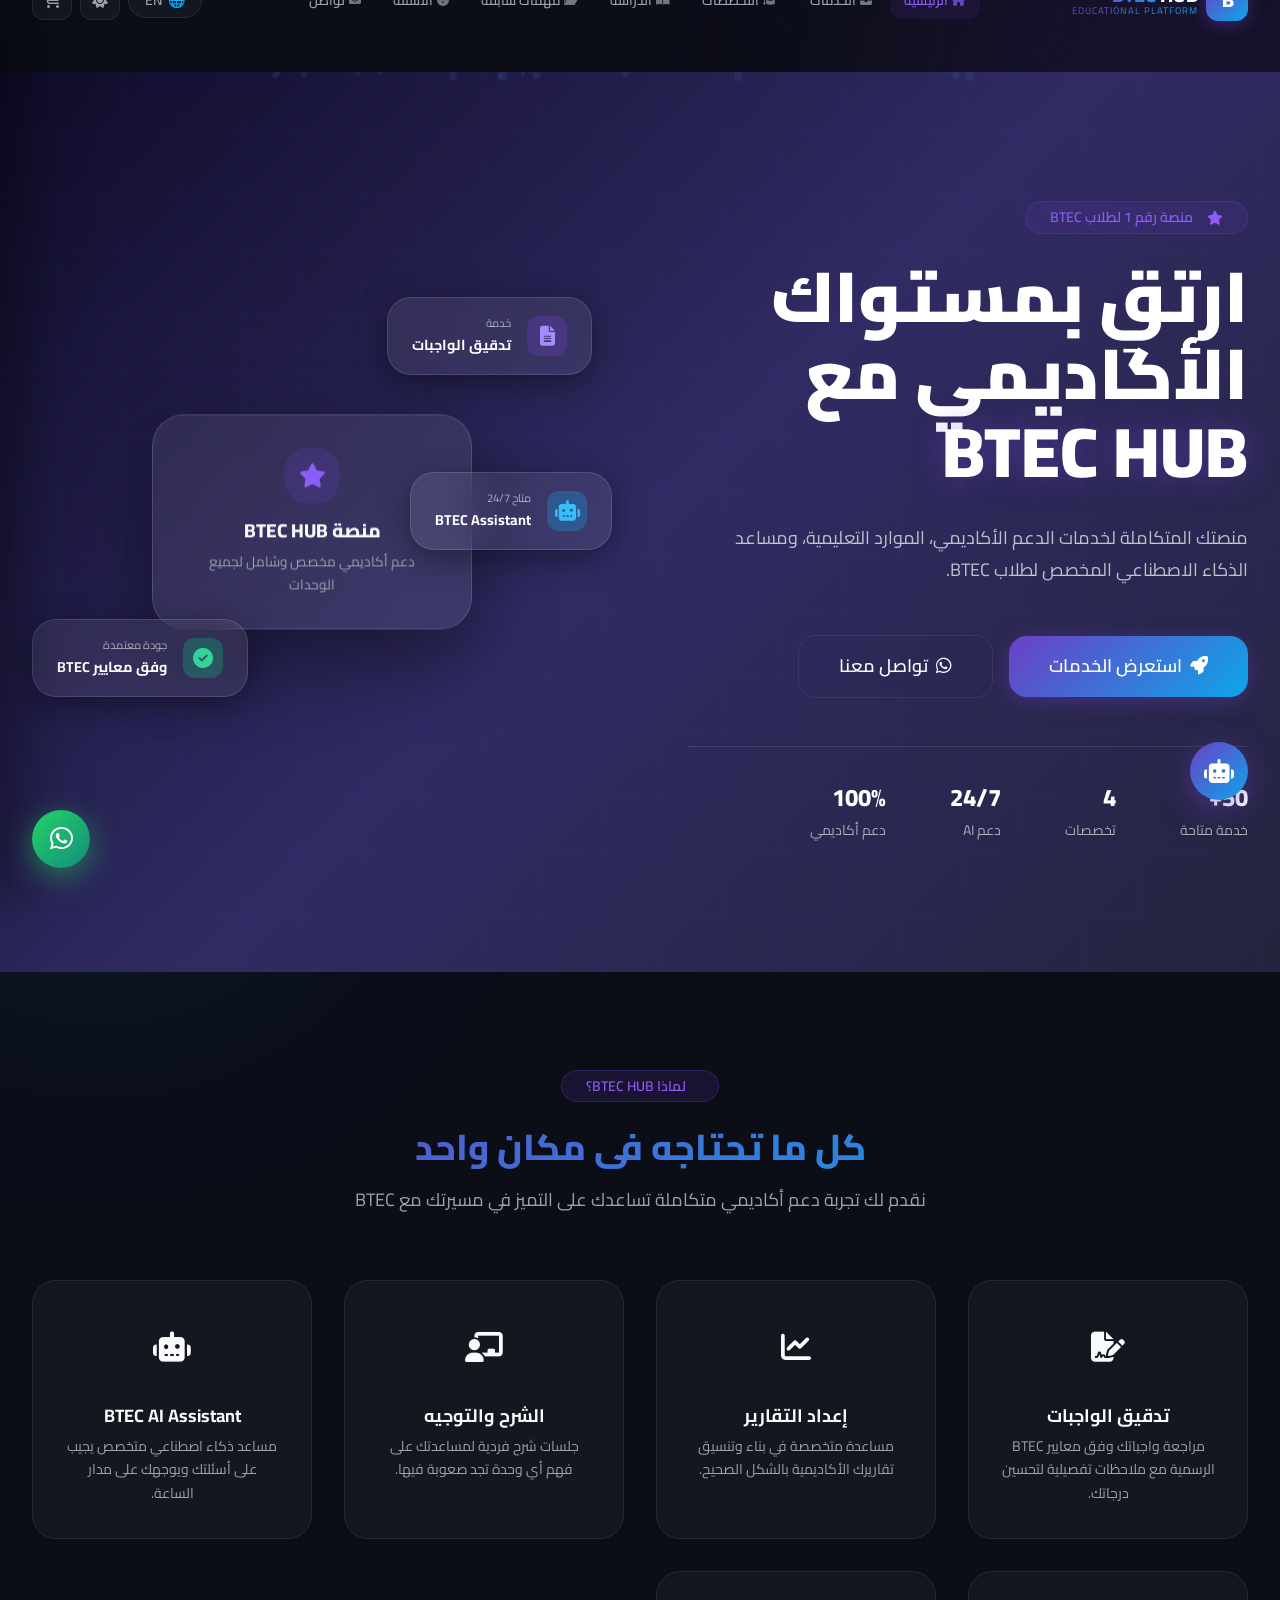
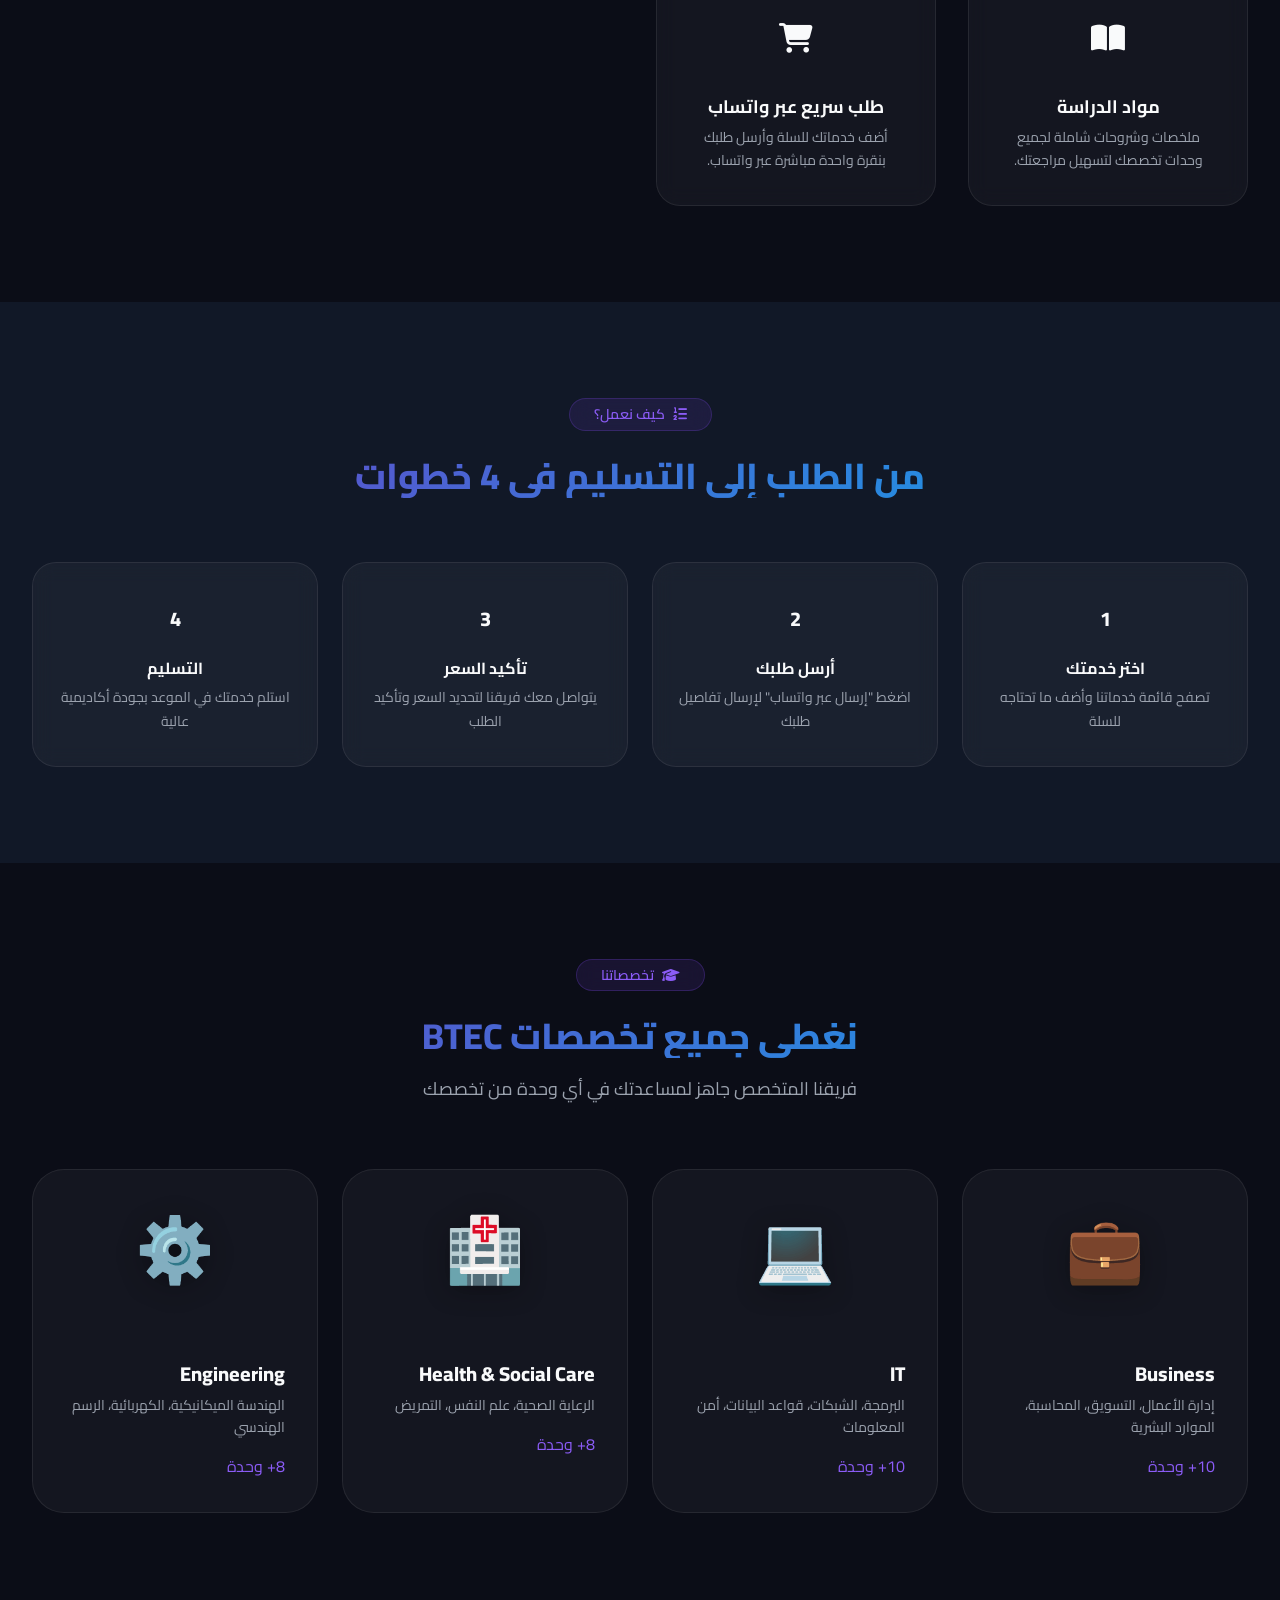
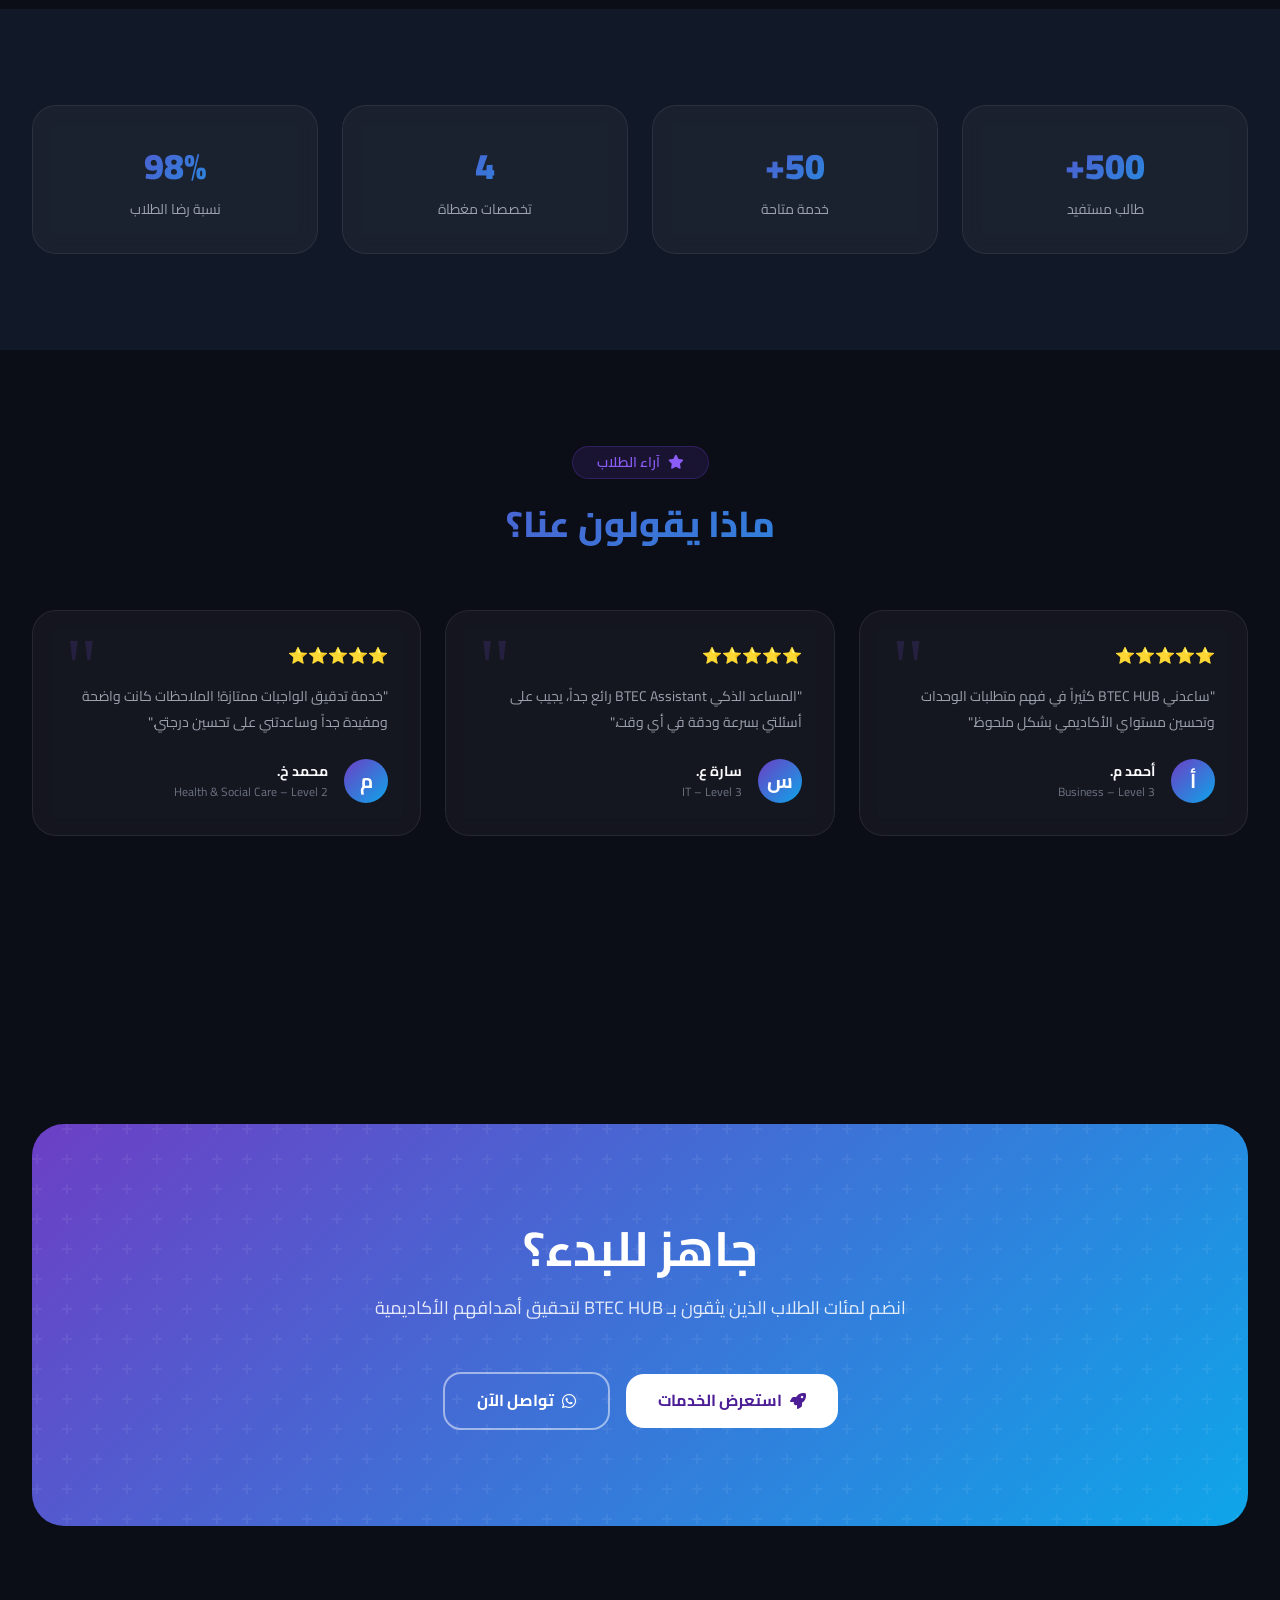
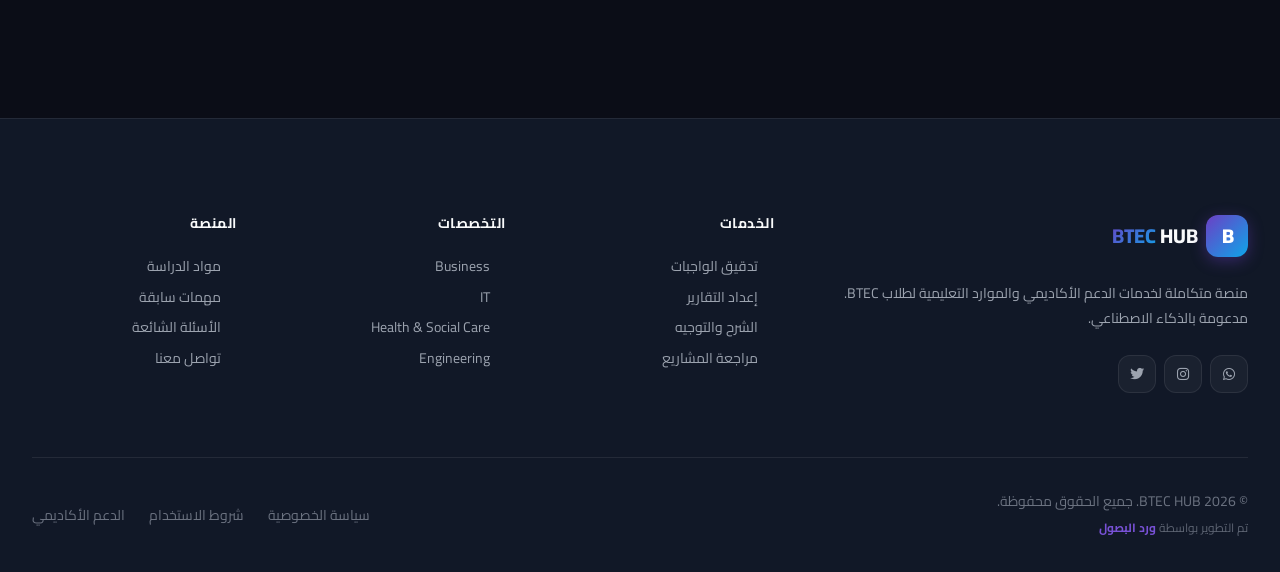
==== commit 663a116b: "Add files via upload" ====
--- a/index.html
+++ b/index.html
@@ -93,27 +93,30 @@
         </div>
         <!-- Visual -->
         <div class="hero-visual reveal">
-          <div class="hero-card-main">
-            <div class="hero-card-floating hero-card-1">
-              <div class="service-icon purple"><i class="fas fa-file-alt"></i></div>
-              <div>
-                <div style="font-weight:700;font-size:.9rem;">تدقيق الواجبات</div>
-                <div style="font-size:.75rem;color:var(--text-muted);">Unit 6 – Business</div>
-              </div>
+          <div class="hero-card-main" style="text-align:center;">
+            <div class="service-icon purple" style="width:3.5rem;height:3.5rem;font-size:1.5rem;margin:0 auto 1rem;display:flex;align-items:center;justify-content:center;border-radius:var(--radius-xl);"><i class="fas fa-star"></i></div>
+            <h3 style="font-weight:800;font-size:1.2rem;margin-bottom:.5rem;color:var(--text-primary);">منصة BTEC HUB</h3>
+            <p style="font-size:.85rem;color:var(--text-secondary);margin:0;">دعم أكاديمي مخصص وشامل لجميع الوحدات</p>
+          </div>
+          <div class="hero-card-floating hero-card-1">
+            <div class="floating-icon" style="background:rgba(108,63,197,.3);"><i class="fas fa-file-alt" style="color:#A78BFA;"></i></div>
+            <div class="floating-text">
+              <span class="label">خدمة</span>
+              <span class="value">تدقيق الواجبات</span>
             </div>
-            <div class="hero-card-floating hero-card-2">
-              <div class="service-icon green"><i class="fas fa-check-circle"></i></div>
-              <div>
-                <div style="font-weight:700;font-size:.9rem;">مراجعة معتمدة</div>
-                <div style="font-size:.75rem;color:var(--text-muted);">وفق معايير BTEC</div>
-              </div>
+          </div>
+          <div class="hero-card-floating hero-card-2">
+            <div class="floating-icon" style="background:rgba(16,185,129,.3);"><i class="fas fa-check-circle" style="color:#34D399;"></i></div>
+            <div class="floating-text">
+              <span class="label">جودة معتمدة</span>
+              <span class="value">وفق معايير BTEC</span>
             </div>
-            <div class="hero-card-floating hero-card-3">
-              <div class="service-icon blue"><i class="fas fa-robot"></i></div>
-              <div>
-                <div style="font-weight:700;font-size:.9rem;">BTEC Assistant</div>
-                <div style="font-size:.75rem;color:var(--text-muted);">متاح 24/7</div>
-              </div>
+          </div>
+          <div class="hero-card-floating hero-card-3">
+            <div class="floating-icon" style="background:rgba(14,165,233,.3);"><i class="fas fa-robot" style="color:#38BDF8;"></i></div>
+            <div class="floating-text">
+              <span class="label">متاح 24/7</span>
+              <span class="value">BTEC Assistant</span>
             </div>
           </div>
         </div>
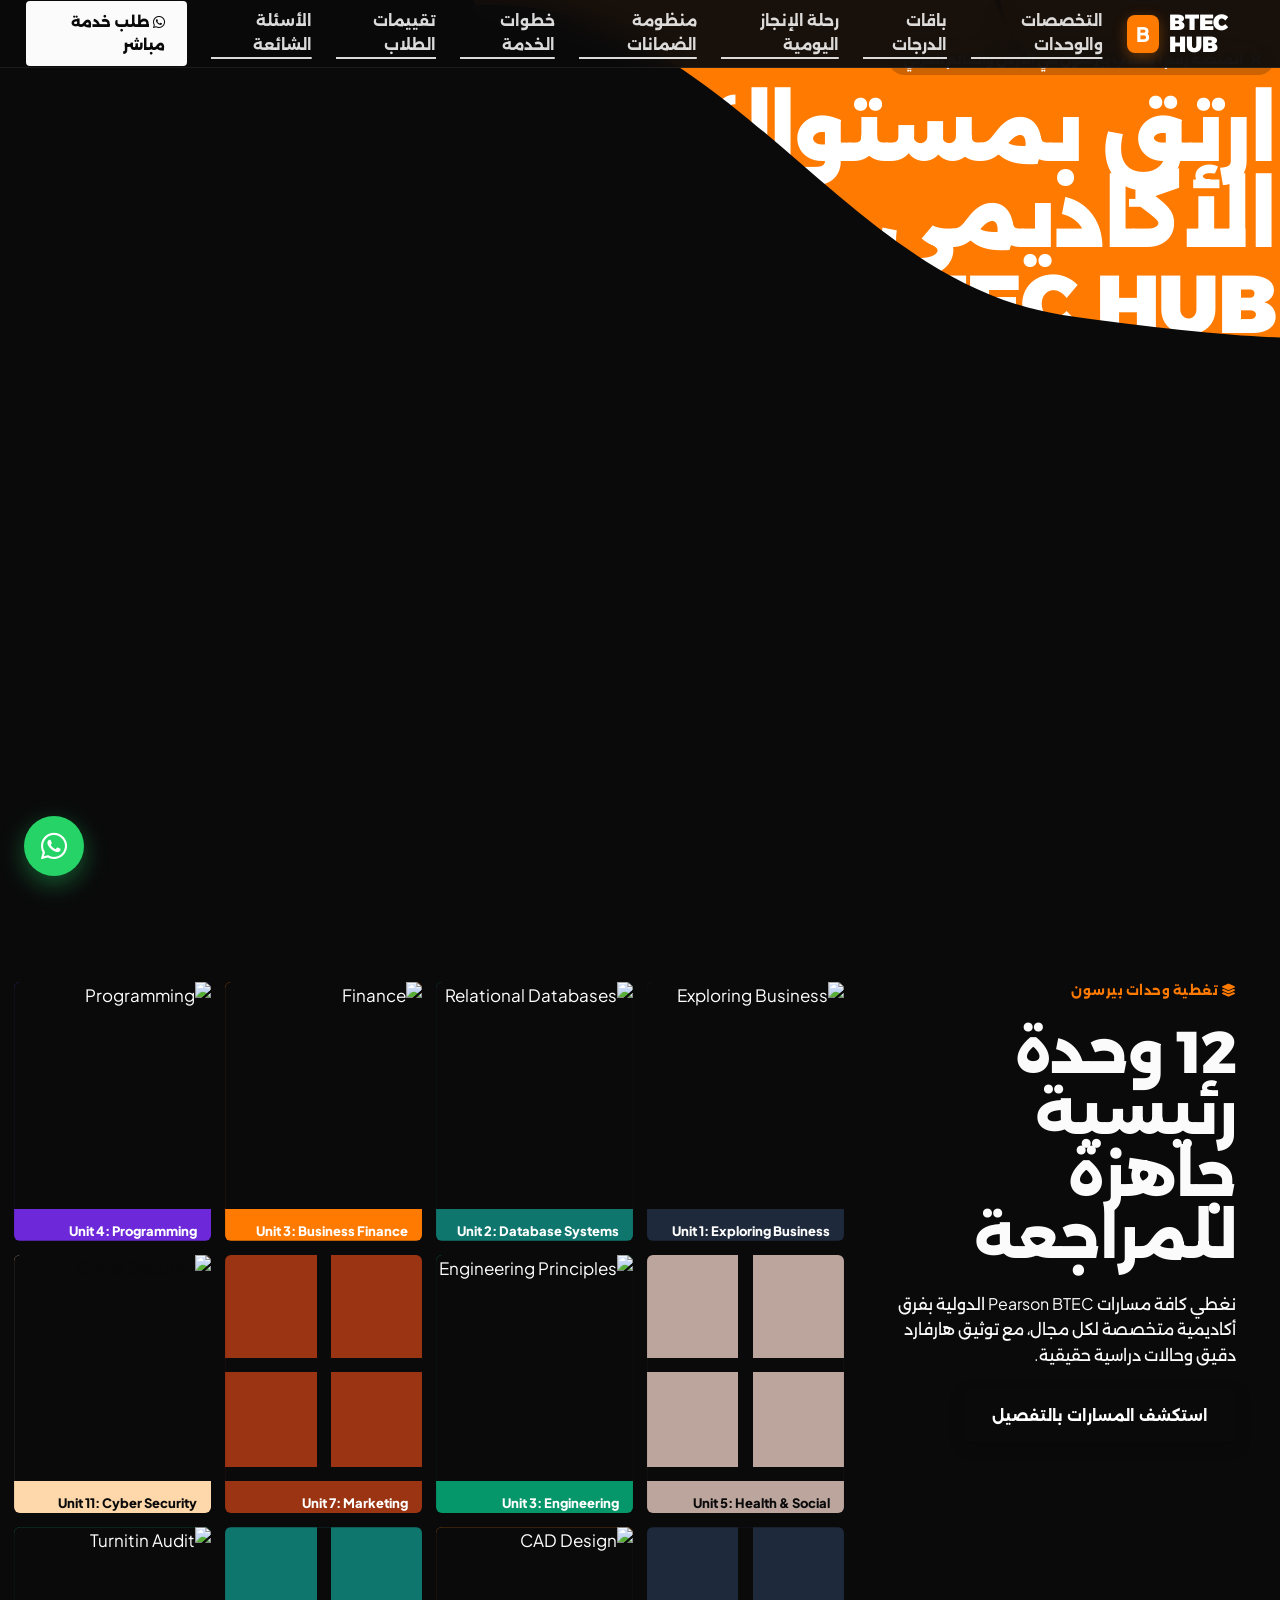
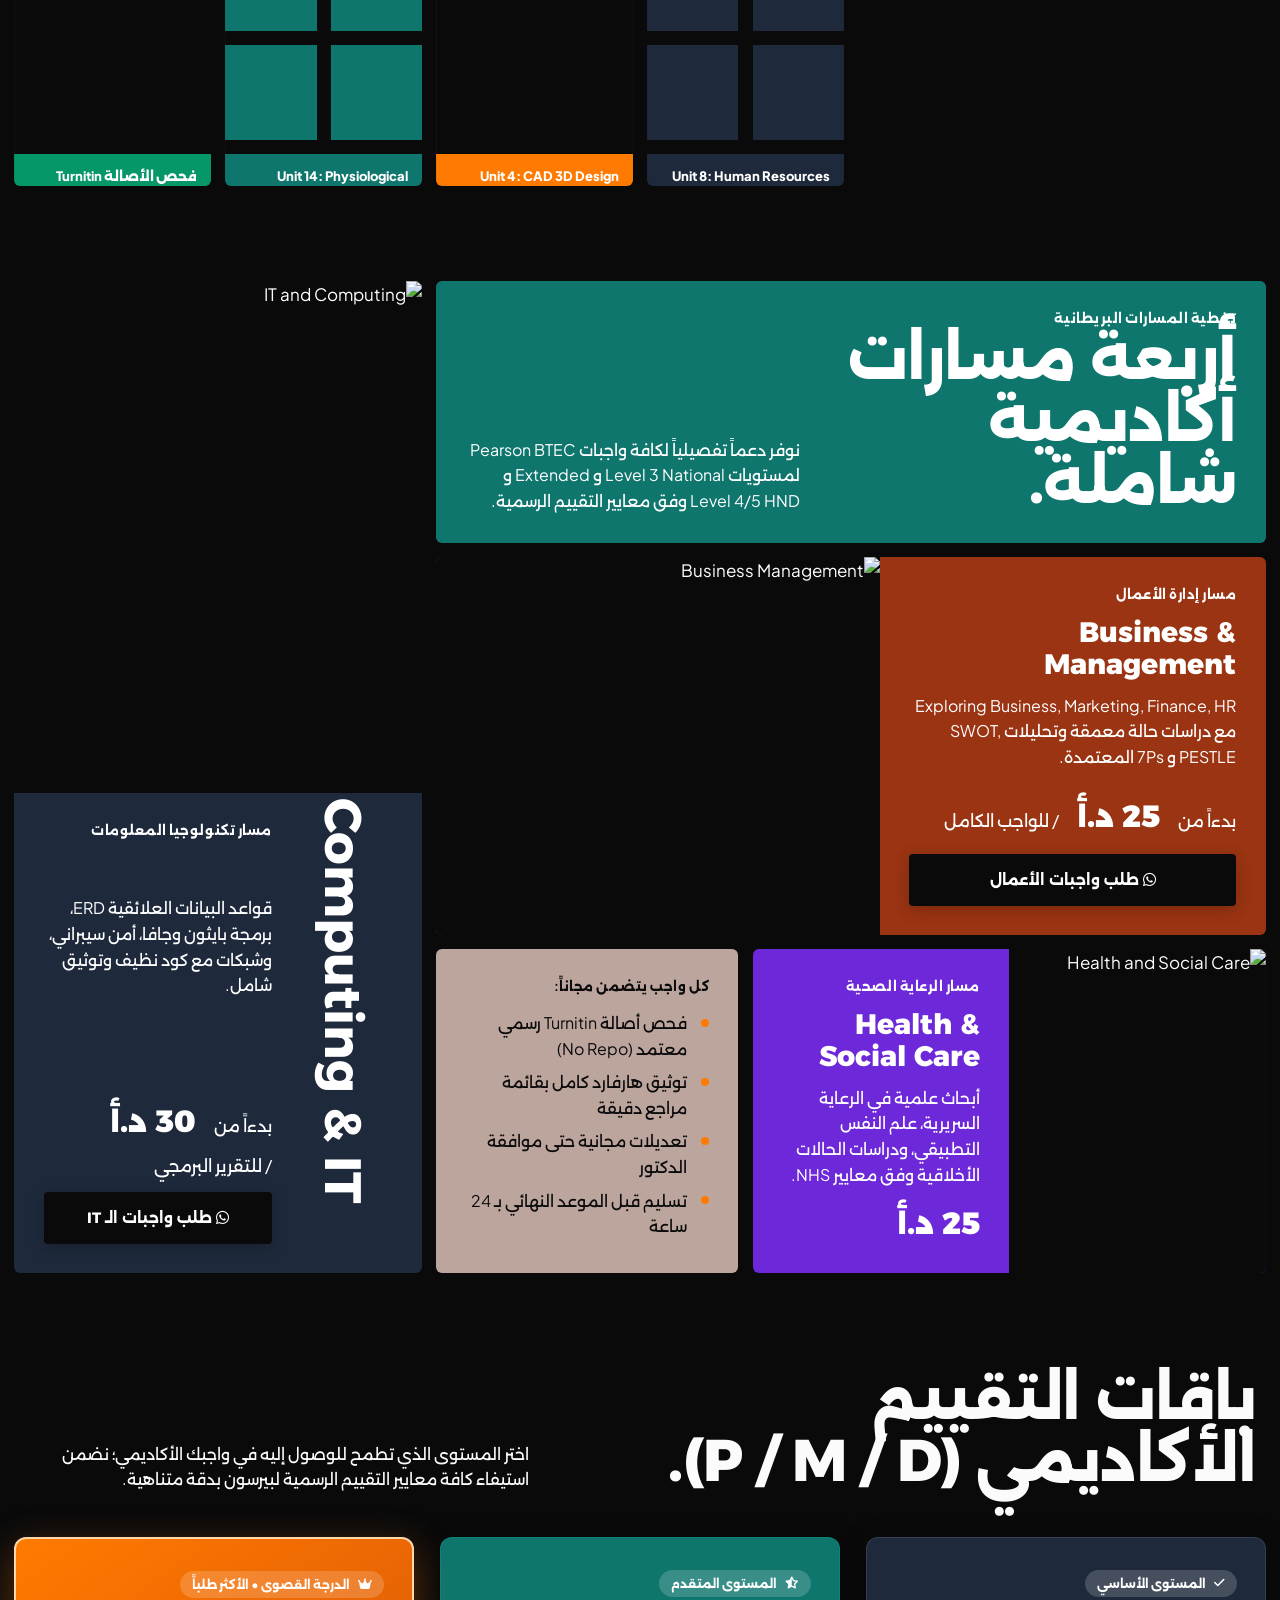
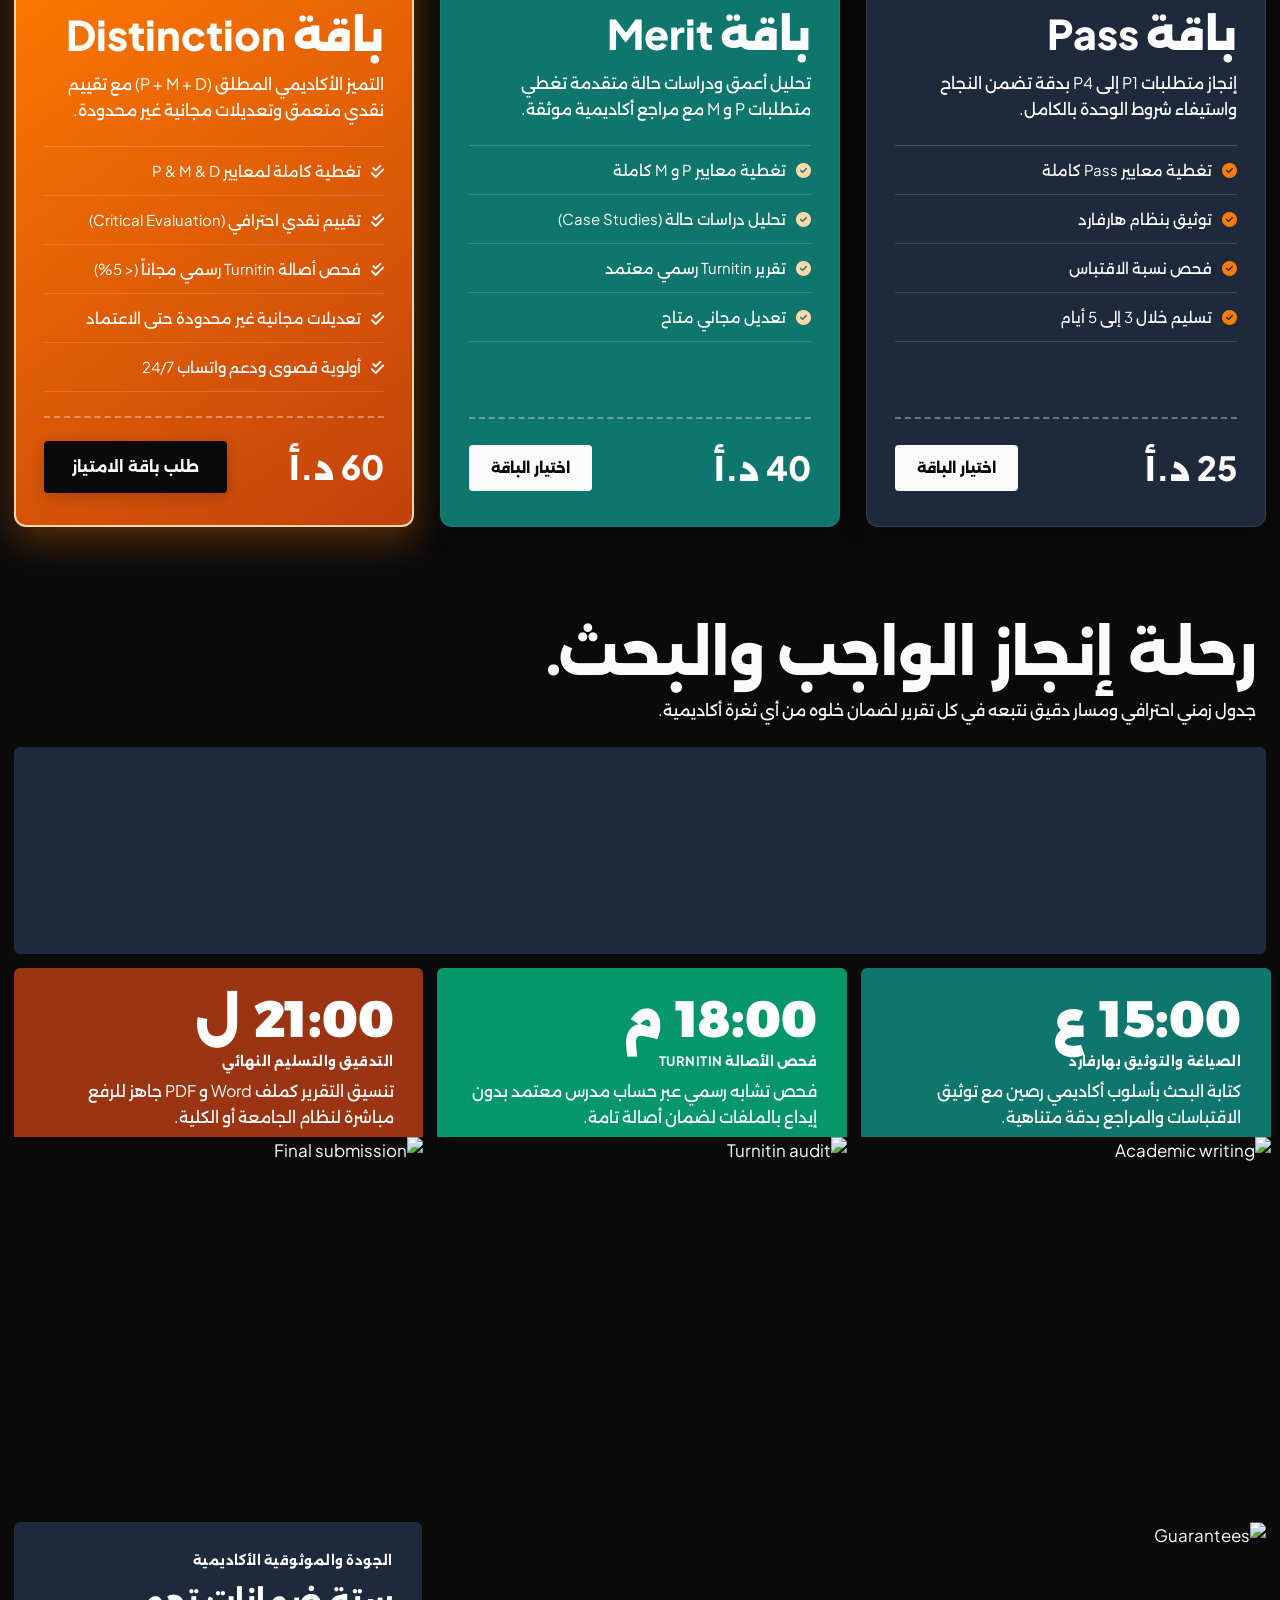
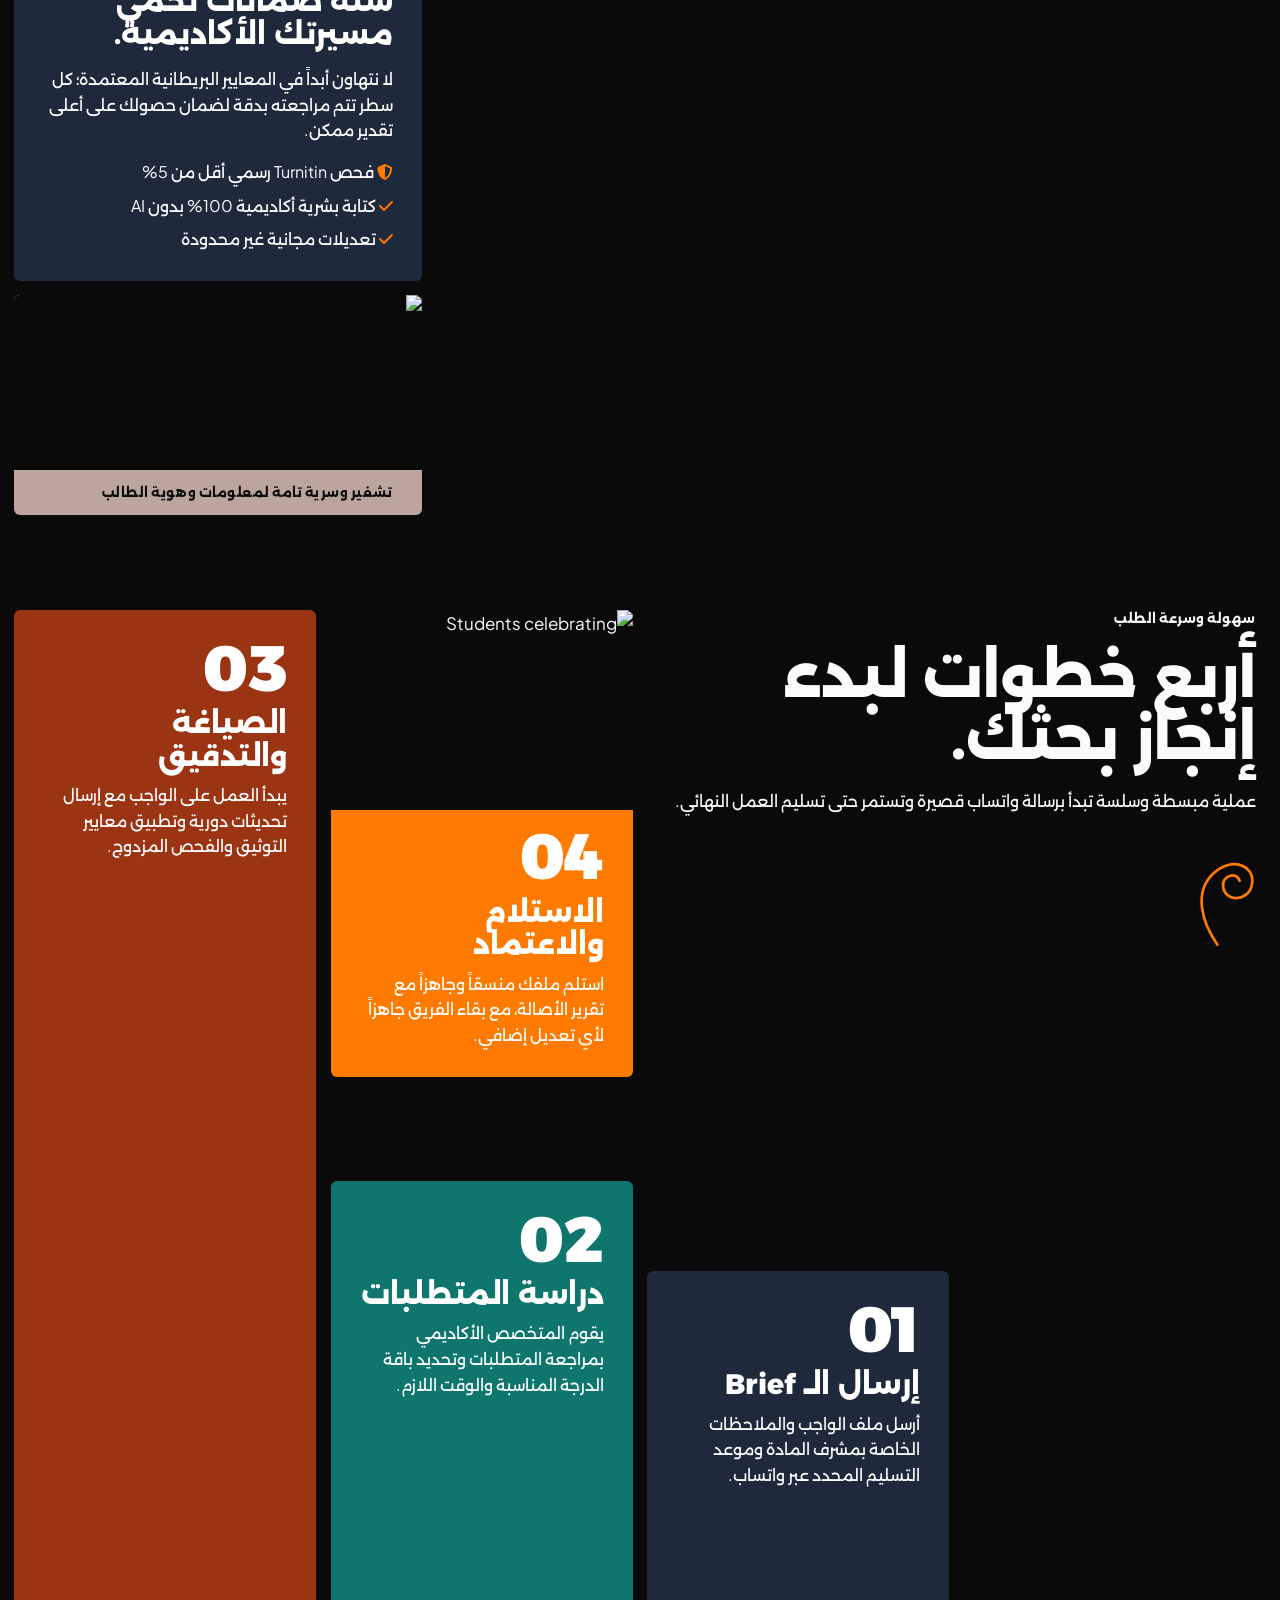
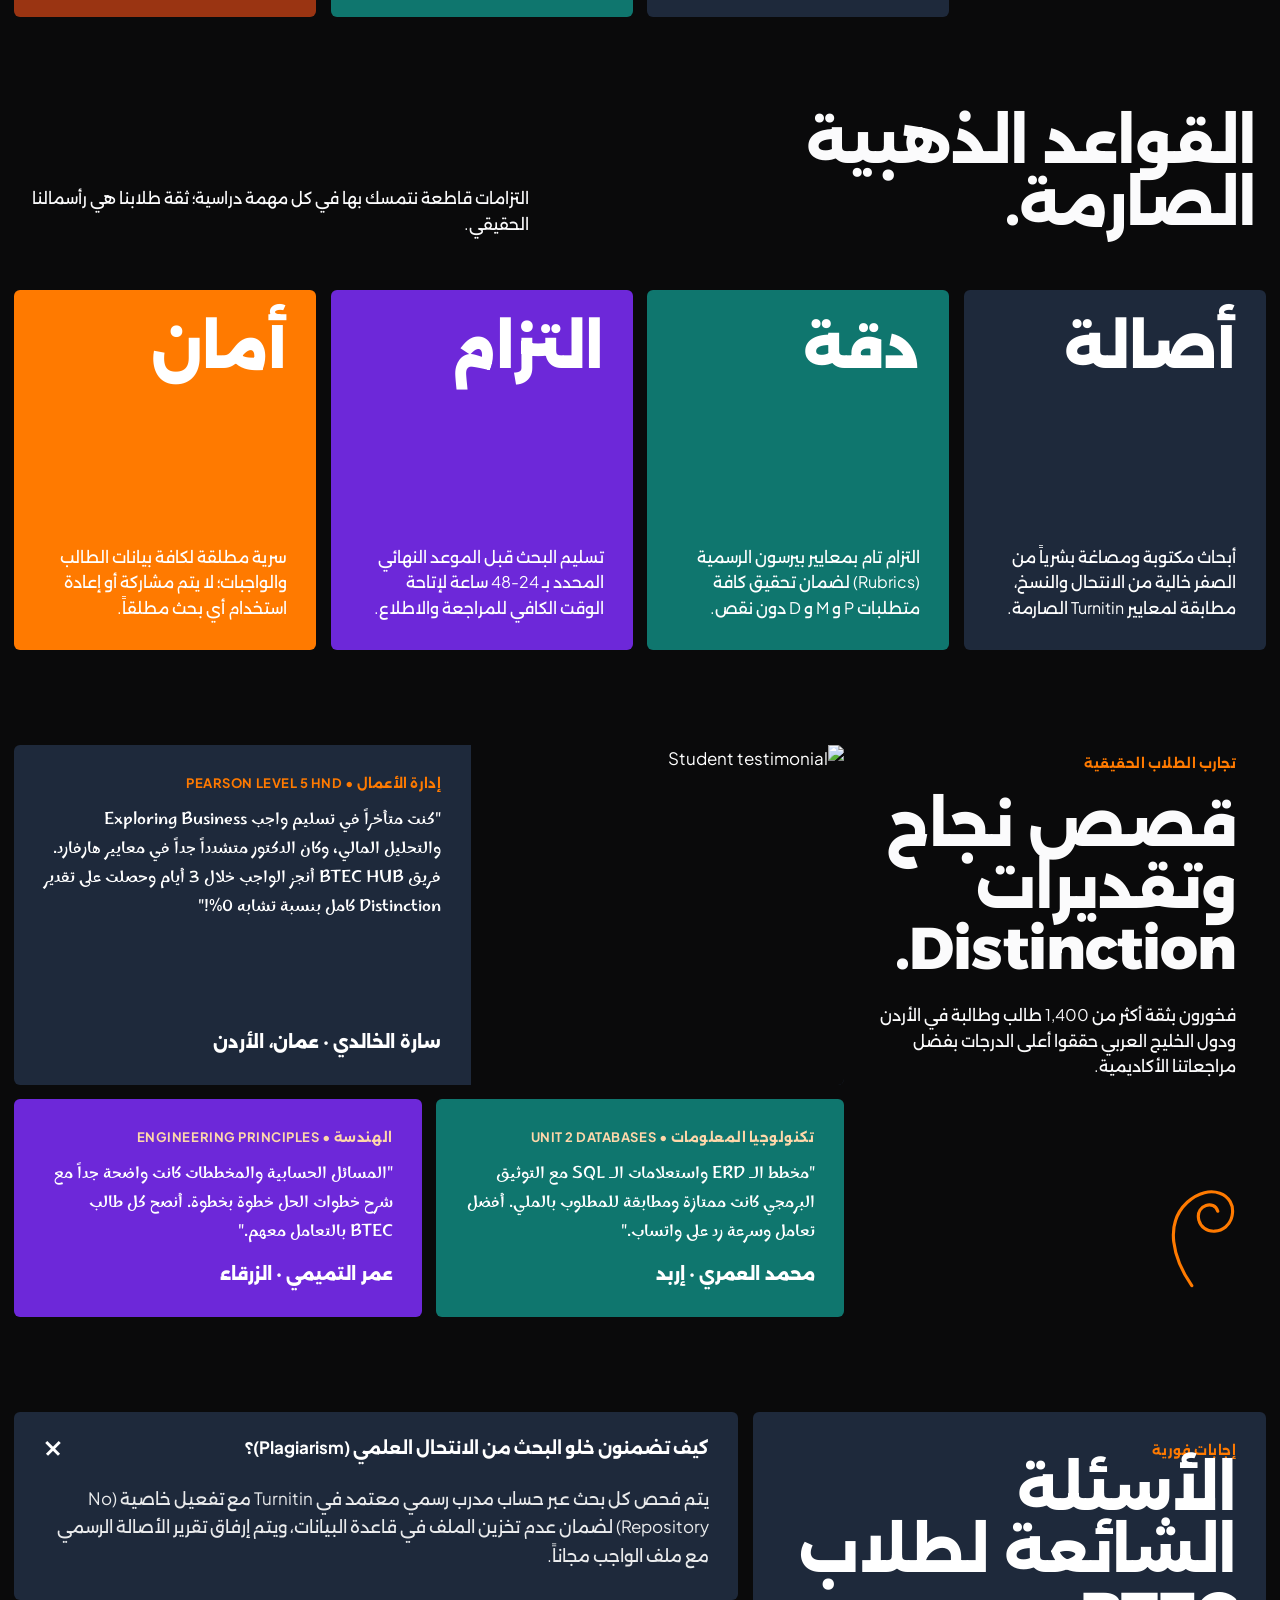
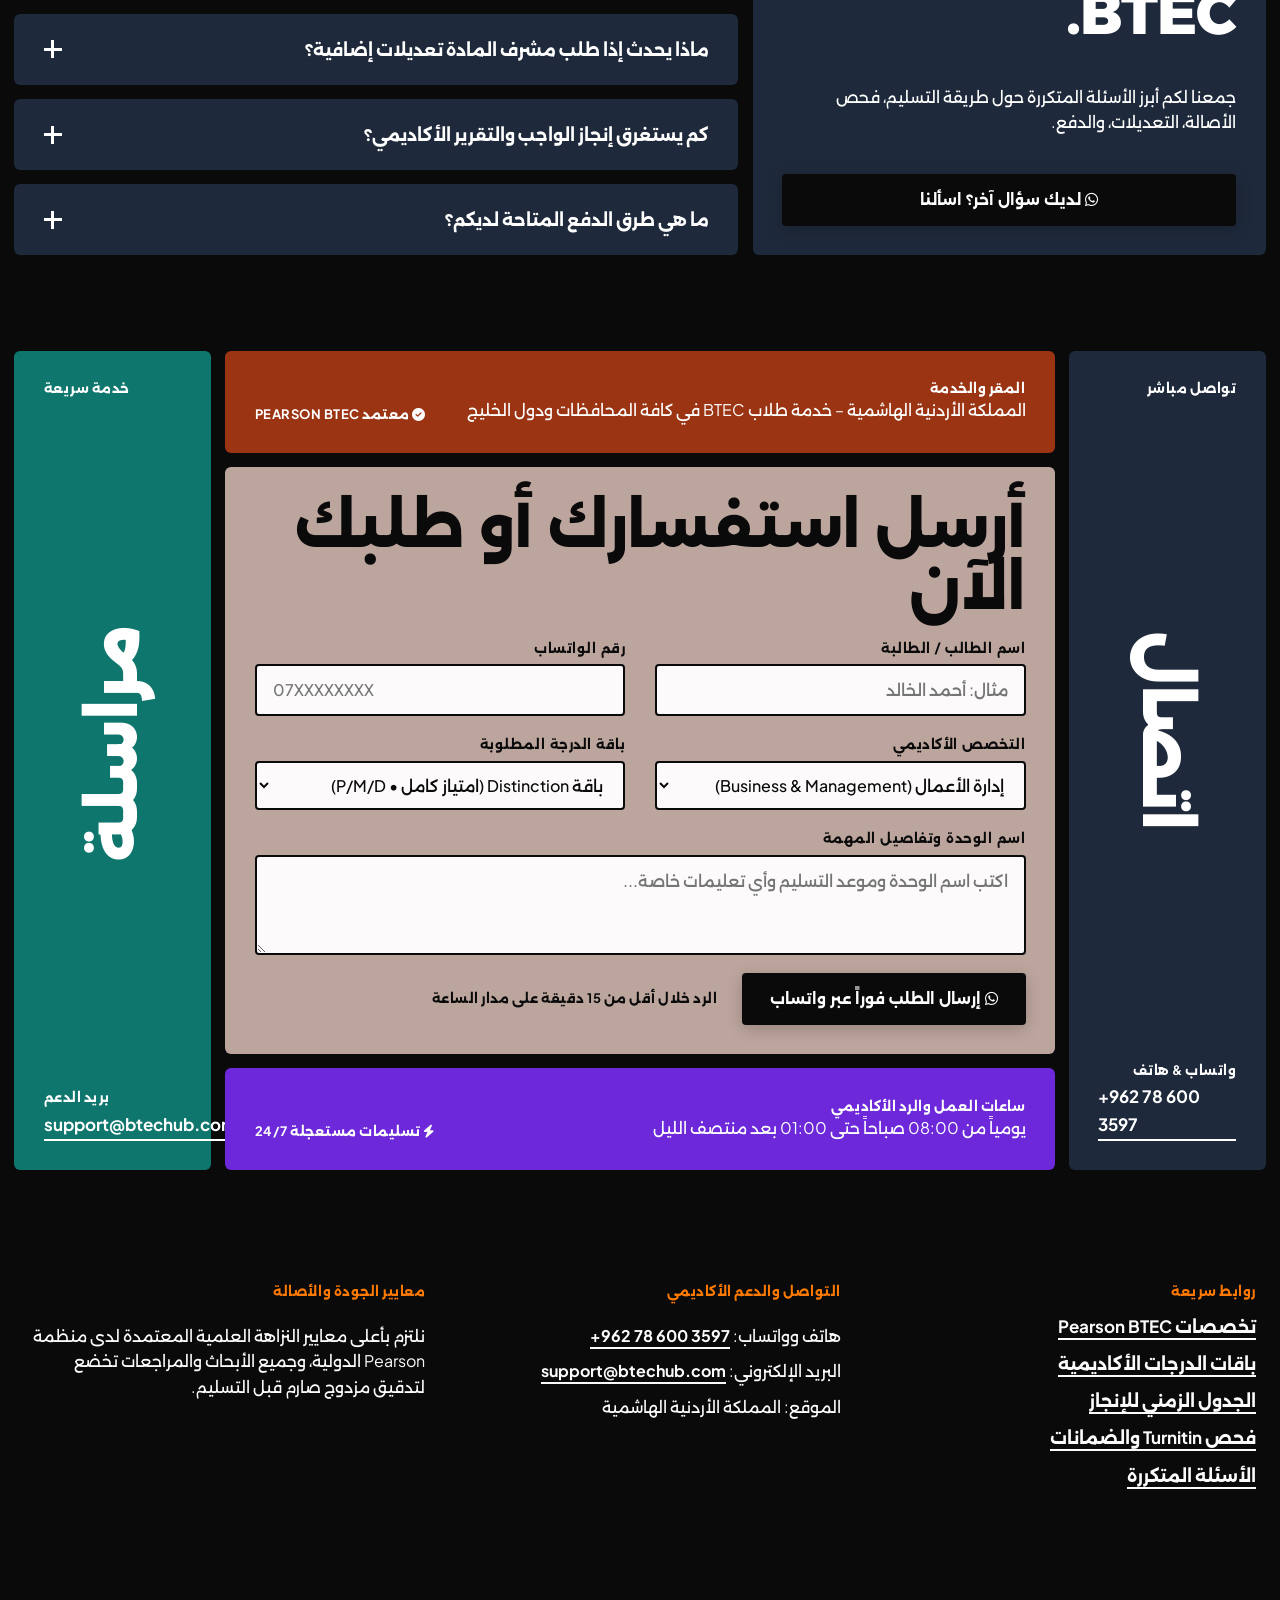
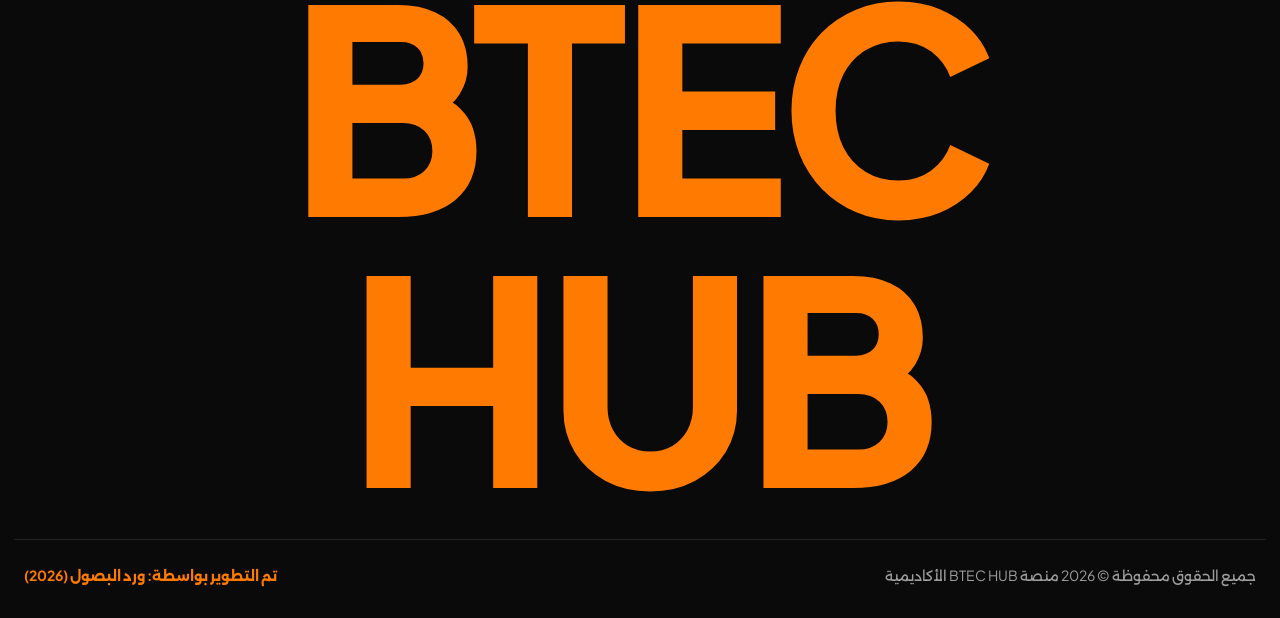
==== commit abd19329: "Add files via upload" ====
--- a/index.html
+++ b/index.html
@@ -1,427 +1,2124 @@
-<!DOCTYPE html>
-<html lang="ar" dir="rtl" data-theme="dark">
+<!doctype html>
+<!--
+  BTEC HUB – منصة الخدمات والموارد التعليمية المعتمدة لطلاب BTEC
+  8K Ultra-Fidelity Edition • Powered by GSAP & Lenis Smooth Scroll
+  Architecture: Layered Flat Panels & Scroll-Driven Choreography
+  تم التطوير بواسطة: ورد البصول (2026)
+-->
+<html lang="ar" dir="rtl">
 <head>
-  <meta charset="UTF-8">
-  <meta name="viewport" content="width=device-width, initial-scale=1.0">
-  <title>BTEC HUB – الصفحة الرئيسية</title>
-  <link rel="preconnect" href="https://fonts.googleapis.com">
-  <link href="https://fonts.googleapis.com/css2?family=Cairo:wght@300;400;500;600;700;800;900&family=Inter:wght@300;400;500;600;700;800&display=swap" rel="stylesheet">
-  <link rel="stylesheet" href="https://cdnjs.cloudflare.com/ajax/libs/font-awesome/6.5.0/css/all.min.css">
-  <link rel="stylesheet" href="main.css">
-  <link rel="stylesheet" href="components.css">
+<meta charset="utf-8">
+<meta name="viewport" content="width=device-width, initial-scale=1">
+<title>BTEC HUB – منصة أبحاث وخدمات Pearson BTEC الأولى | درجات Distinction مضمونة</title>
+<meta name="description" content="منصة BTEC HUB الأولى بالمملكة والوطن العربي: حلول أبحاث وتقارير Pearson BTEC المعتمدة (Level 3/4/5) مع ضمان أصالة Turnitin 100%، توثيق هارفارد، وتدقيق أكاديمي شامل.">
+<meta name="generator" content="BTEC HUB 8K Master Engine">
+<meta property="og:type" content="website">
+<meta property="og:title" content="BTEC HUB – منصة Pearson BTEC المعتمدة">
+<meta property="og:description" content="حلول دراسية معتمدة لطلاب Pearson BTEC في إدارة الأعمال، الـ IT، الهندسة، والرعاية الصحية.">
+<meta property="og:image" content="https://images.unsplash.com/photo-1523240795612-9a054b0db644?w=1200&auto=format&fit=crop&q=80">
+<meta name="twitter:card" content="summary_large_image">
+<link rel="icon" href="data:image/svg+xml,%3Csvg%20xmlns%3D'http%3A%2F%2Fwww.w3.org%2F2000%2Fsvg'%20viewBox%3D'0%200%2064%2064'%3E%3Crect%20width%3D'64'%20height%3D'64'%20rx%3D'14'%20fill%3D'%23FF7A00'%2F%3E%3Ctext%20x%3D'32'%20y%3D'45'%20font-family%3D'Arial%2CHelvetica%2Csans-serif'%20font-size%3D'32'%20font-weight%3D'900'%20text-anchor%3D'middle'%20fill%3D'%23FFFFFF'%3EB%3C%2Ftext%3E%3C%2Fsvg%3E">
+
+<!-- Google Fonts (Alexandria, Gabarito, Plus Jakarta Sans, Marhey) -->
+<link rel="preconnect" href="https://fonts.googleapis.com">
+<link rel="preconnect" href="https://fonts.gstatic.com" crossorigin>
+<link href="https://fonts.googleapis.com/css2?family=Alexandria:wght@300;400;500;600;700;800;900&family=Gabarito:wght@700;800;900&family=Plus+Jakarta+Sans:wght@400;500;600;700;800&family=Marhey:wght@400;700&display=swap" rel="stylesheet">
+<!-- Font Awesome 6.5.0 -->
+<link rel="stylesheet" href="https://cdnjs.cloudflare.com/ajax/libs/font-awesome/6.5.0/css/all.min.css">
+
+<style data-8b-part="layers">@layer tokens, base, atoms, layout, sections, scenes, btec;</style>
+
+<style data-8b-part="tokens">
+@layer tokens {
+:root {
+  /* 8K Luxury Contrast Palette */
+  --color-1: #0A0A0B;       /* Deep obsidian black page & gutters */
+  --color-2: #FBFBFC;       /* Ultra-crisp off-white text & cards */
+  --color-3: #FF7A00;       /* Signature Light Orange / Gold glow */
+  --color-4: #1E293B;       /* Slate dark blue for IT & computing */
+  --color-5: #6D28D9;       /* Deep purple for Health & Distinction */
+  --color-6: #BCA59D;       /* Warm taupe */
+  --color-7: #9A3412;       /* Warm rust */
+  --color-8: #059669;       /* Emerald green for Engineering & CAD */
+  --color-9: #0F766E;       /* Deep teal for academic research */
+  --color-10: #FED7AA;      /* Light peach accent */
+  --color-card-border: rgba(255, 255, 255, 0.12);
+
+  --font-1: "Alexandria", "Gabarito", Arial, sans-serif;
+  --font-2: "Plus Jakarta Sans", "Alexandria", Arial, sans-serif;
+  --font-3: "Marhey", cursive, Georgia, sans-serif;
+
+  --space-1: clamp(8px, 1.1vw, 16px);
+  --space-2: clamp(18px, 2.3vw, 34px);
+}
+}
+</style>
+
+<style data-8b-part="base">
+@layer base {
+  *, *::before, *::after { box-sizing: border-box; }
+  html { -webkit-text-size-adjust: 100%; text-size-adjust: 100%; scroll-behavior: smooth; }
+  body {
+    margin: 0;
+    background: var(--color-1);
+    color: var(--color-2);
+    font-family: var(--font-2);
+    font-size: 17px;
+    line-height: 1.6;
+    -webkit-font-smoothing: antialiased;
+    overflow-x: hidden;
+  }
+  img, svg { display: block; max-width: 100%; }
+  h1, h2, h3, h4, p, ol, ul, figure, blockquote, address, dl, dd { margin: 0; }
+  ol, ul { padding: 0; list-style: none; }
+  address { font-style: normal; }
+  a { color: inherit; text-decoration: none; }
+  button, input, select, textarea { font: inherit; color: inherit; }
+  :focus-visible { outline: 3px solid var(--color-3); outline-offset: 3px; }
+
+  html.lenis, html.lenis body { height: auto; }
+  .lenis-stopped { overflow: clip; }
+  .lenis.lenis-smooth [data-lenis-prevent] { overscroll-behavior: contain; }
+  .lenis.lenis-smooth iframe { pointer-events: none; }
+}
+</style>
+
+<style data-8b-part="system">
+@layer atoms {
+.m-text { font-family: var(--font-2); font-size: clamp(16px, 1.15vw, 18px); font-weight: 400; line-height: 1.6; }
+.m-text-2 { font-family: var(--font-1); font-size: clamp(42px, 6.8vw, 108px); font-weight: 900; line-height: .98; letter-spacing: -.02em; }
+.m-text-3 { font-family: var(--font-1); font-size: clamp(34px, 4.6vw, 72px); font-weight: 800; line-height: 1.05; letter-spacing: -.015em; }
+.m-text-4 { font-family: var(--font-2); font-size: 13px; font-weight: 700; line-height: 1.35; letter-spacing: .04em; text-transform: uppercase; }
+.m-text-5 { font-family: var(--font-3); font-size: clamp(16px, 1.25vw, 20px); font-weight: 400; line-height: 1.8; }
+.m-text-6 { font-family: var(--font-1); font-size: clamp(22px, 2.2vw, 32px); font-weight: 800; line-height: 1.15; }
+.m-text-7 { font-family: var(--font-2); font-size: clamp(17px, 1.45vw, 21px); font-weight: 500; line-height: 1.5; }
+.m-text-8 { font-family: var(--font-1); font-size: clamp(36px, 4.2vw, 68px); font-weight: 700; line-height: 1; }
+
+/* Buttons with interactive pill sweep effect */
+.m-btn {
+  position: relative;
+  isolation: isolate;
+  overflow: hidden;
+  display: inline-flex;
+  align-items: center;
+  justify-content: center;
+  gap: 10px;
+  min-height: 52px;
+  padding: 14px 28px;
+  border: 0;
+  background: var(--color-1);
+  color: #FFFFFF;
+  font-family: var(--font-1);
+  font-size: 15px;
+  font-weight: 700;
+  text-decoration: none;
+  cursor: pointer;
+  border-radius: 4px;
+  box-shadow: 0 4px 16px rgba(0,0,0,0.2);
+}
+.m-btn::before {
+  content: "";
+  position: absolute;
+  z-index: -1;
+  left: -12%;
+  right: -12%;
+  top: 0;
+  height: 150%;
+  border-radius: 50% 50% 0 0 / 34% 34% 0 0;
+  background: var(--color-3);
+  transform: translateY(101%);
+  transition: transform .5s cubic-bezier(.25, .8, .25, 1);
+}
+.m-btn__label { transition: color .3s; }
+.m-btn:hover::before { transform: translateY(-12%); }
+.m-btn:hover .m-btn__label { color: #FFFFFF; }
+
+.m-btn-2 {
+  position: relative;
+  isolation: isolate;
+  overflow: hidden;
+  display: inline-flex;
+  align-items: center;
+  justify-content: center;
+  gap: 10px;
+  min-height: 46px;
+  padding: 10px 22px;
+  border: 0;
+  background: var(--color-2);
+  color: var(--color-1);
+  font-family: var(--font-1);
+  font-size: 14px;
+  font-weight: 800;
+  text-decoration: none;
+  cursor: pointer;
+  border-radius: 4px;
+}
+.m-btn-2::before {
+  content: "";
+  position: absolute;
+  z-index: -1;
+  left: -12%;
+  right: -12%;
+  top: 0;
+  height: 150%;
+  border-radius: 50% 50% 0 0 / 34% 34% 0 0;
+  background: var(--color-3);
+  transform: translateY(101%);
+  transition: transform .5s cubic-bezier(.25, .8, .25, 1);
+}
+.m-btn-2:hover::before { transform: translateY(-12%); }
+.m-btn-2:hover { color: #FFFFFF; }
+
+.m-link {
+  color: inherit;
+  font-weight: 700;
+  text-decoration: none;
+  background-image: linear-gradient(currentColor, currentColor);
+  background-repeat: no-repeat;
+  background-size: 100% 2px;
+  background-position: 100% 100%;
+  padding-bottom: 3px;
+  transition: opacity 0.25s;
+}
+.m-link:hover { opacity: 0.8; }
+
+.m-iconbtn {
+  position: relative;
+  display: inline-grid;
+  place-items: center;
+  width: 44px;
+  height: 44px;
+  padding: 0;
+  border: 2px solid currentColor;
+  background: transparent;
+  color: var(--color-2);
+  cursor: pointer;
+  border-radius: 4px;
+}
+.m-iconbtn__icon {
+  position: relative;
+  width: 18px;
+  height: 12px;
+  transition: transform .45s cubic-bezier(.3, .8, .3, 1);
+}
+.m-iconbtn__icon::before, .m-iconbtn__icon::after {
+  content: "";
+  position: absolute;
+  left: 0;
+  right: 0;
+  height: 2.5px;
+  background: currentColor;
+}
+.m-iconbtn__icon::before { top: 0; }
+.m-iconbtn__icon::after { bottom: 0; }
+.m-iconbtn:hover .m-iconbtn__icon { transform: rotate(90deg); }
+
+/* Color Surfaces (Flat panel backgrounds) */
+.m-surface { background: var(--color-3); color: #FFFFFF; }
+.m-surface-2 { background: var(--color-4); color: #FFFFFF; }
+.m-surface-3 { background: var(--color-5); color: #FFFFFF; }
+.m-surface-4 { background: var(--color-6); color: var(--color-1); }
+.m-surface-5 { background: var(--color-7); color: #FFFFFF; }
+.m-surface-6 { background: var(--color-8); color: #FFFFFF; }
+.m-surface-7 { background: var(--color-9); color: #FFFFFF; }
+.m-surface-8 { background: var(--color-10); color: var(--color-1); }
+
+.m-photo { position: relative; overflow: hidden; background: var(--color-1); }
+.m-photo img { position: absolute; inset: 0; width: 100%; height: 100%; max-width: none; object-fit: cover; }
+
+.m-field { display: grid; gap: 6px; }
+.m-field__label { font-family: var(--font-1); font-size: 13px; font-weight: 700; letter-spacing: .04em; }
+.m-field__input {
+  width: 100%;
+  min-height: 48px;
+  padding: 11px 16px;
+  border: 2px solid var(--color-1);
+  border-radius: 4px;
+  background: rgba(255, 255, 255, 0.95);
+  color: var(--color-1);
+  font-family: var(--font-2);
+  font-size: 16px;
+  font-weight: 500;
+}
+.m-field__input:focus-visible { outline: 3px solid var(--color-3); outline-offset: 2px; }
+textarea.m-field__input { min-height: 100px; resize: vertical; }
+
+.m-curl { fill: none; stroke: currentColor; stroke-width: 7; stroke-linecap: round; overflow: visible; }
+.m-curl path { stroke-dasharray: 1; stroke-dashoffset: 0; }
+}
+</style>
+
+<style data-8b-part="layout">
+@layer layout {
+  .u-sr { position: absolute; width: 1px; height: 1px; overflow: hidden; clip-path: inset(50%); white-space: nowrap; }
+  .btec-container { max-width: 1440px; margin: 0 auto; }
+}
+</style>
+
+<!-- 1. NAVIGATION -->
+<style data-8b-part="section:nav">
+@layer sections {
+  #nav .nav__bar {
+    position: fixed;
+    z-index: 90;
+    top: 0;
+    left: 0;
+    right: 0;
+    height: 68px;
+    display: flex;
+    align-items: center;
+    gap: 24px;
+    padding: 0 var(--space-1) 0 calc(var(--space-1) + 12px);
+    background: rgba(10, 10, 11, 0.94);
+    backdrop-filter: blur(16px);
+    -webkit-backdrop-filter: blur(16px);
+    color: var(--color-2);
+    border-bottom: 1px solid rgba(255, 255, 255, 0.08);
+    transition: transform .4s cubic-bezier(.3, .7, .2, 1);
+  }
+  #nav[data-hidden] .nav__bar { transform: translateY(-100%); }
+
+  .nav__brand {
+    display: flex;
+    align-items: center;
+    gap: 10px;
+    text-decoration: none;
+    direction: ltr !important;
+  }
+  .nav__brand-icon {
+    width: 38px;
+    height: 38px;
+    background: var(--color-3);
+    color: #FFFFFF;
+    border-radius: 8px;
+    display: flex;
+    align-items: center;
+    justify-content: center;
+    font-weight: 900;
+    font-size: 1.25rem;
+    box-shadow: 0 4px 14px rgba(255, 122, 0, 0.35);
+  }
+  .nav__brand-text {
+    font-family: var(--font-1);
+    font-size: 22px;
+    font-weight: 900;
+    letter-spacing: -.02em;
+    color: #FFFFFF;
+    line-height: 1;
+  }
+
+  #nav .nav__links { display: flex; gap: 24px; margin-right: auto; font-size: 15px; font-weight: 600; }
+  #nav .nav__links a { color: rgba(255, 255, 255, 0.85); transition: color 0.2s; }
+  #nav .nav__links a:hover { color: var(--color-3); }
+
+  #nav .nav__actions { display: flex; align-items: center; gap: 14px; margin-right: auto; }
+  #nav .nav__toggle { display: none; }
+
+  #nav .nav__menu:not([hidden]) {
+    position: fixed;
+    z-index: 100;
+    inset: 0;
+    display: grid;
+    grid-template-rows: auto 1fr;
+    gap: var(--space-1);
+    padding: var(--space-1);
+    background: var(--color-1);
+    overflow-y: auto;
+  }
+  #nav .nav__close { justify-self: end; margin: 4px; }
+  #nav .nav__close .m-iconbtn__icon { transform: rotate(45deg); height: 18px; }
+  #nav .nav__close .m-iconbtn__icon::before, #nav .nav__close .m-iconbtn__icon::after { top: 50%; bottom: auto; margin-top: -1.25px; }
+  #nav .nav__close .m-iconbtn__icon::after { transform: rotate(90deg); }
+
+  #nav .nav__menu ul { display: grid; gap: var(--space-1); grid-auto-rows: minmax(68px, 1fr); }
+  #nav .nav__menu a {
+    display: flex;
+    align-items: center;
+    justify-content: space-between;
+    height: 100%;
+    padding: 18px 24px;
+    font-family: var(--font-1);
+    font-size: 26px;
+    font-weight: 800;
+    text-decoration: none;
+    border-radius: 4px;
+  }
+
+  @media (max-width: 992px) {
+    #nav .nav__bar { height: 60px; }
+    #nav .nav__links { display: none; }
+    #nav .nav__toggle { display: inline-grid; }
+  }
+}
+</style>
+
+<!-- 2. OPENING HERO (Two-Stage 8K Canvas) -->
+<style data-8b-part="section:opening">
+@layer sections {
+  #opening { position: relative; overflow: clip; }
+  #opening .op-s1 {
+    position: relative;
+    z-index: 1;
+    height: 100svh;
+    min-height: 680px;
+    padding: calc(68px + var(--space-1)) var(--space-1) var(--space-1);
+  }
+  #opening .op-grid {
+    height: 100%;
+    display: grid;
+    grid-template-columns: repeat(12, minmax(0, 1fr));
+    grid-template-rows: minmax(0, 1.25fr) minmax(0, 1fr);
+    gap: var(--space-1);
+  }
+  #opening .op-cell { display: grid; min-width: 0; min-height: 0; }
+  #opening .op-panel {
+    position: relative;
+    min-height: 0;
+    padding: var(--space-2);
+    display: flex;
+    flex-direction: column;
+    gap: 14px;
+    border-radius: 6px;
+    box-shadow: 0 4px 20px rgba(0,0,0,0.15);
+  }
+
+  #opening .op-a { grid-column: 1 / 9; grid-row: 1; }
+  #opening .op-a .op-panel { justify-content: flex-end; }
+  #opening .op-title { font-size: clamp(38px, 6.4vw, 94px); line-height: 1.05; }
+
+  #opening .op-b { grid-column: 9 / 13; grid-row: 1 / 3; }
+  #opening .op-b .op-panel { padding: 0; gap: 0; overflow: hidden; }
+  #opening .op-photo { flex: 1; min-height: 0; }
+  #opening .op-photo img { width: 124%; right: -12%; object-position: 50% 30%; }
+  #opening .op-ledge { padding: 18px var(--space-2); }
+
+  #opening .op-c { grid-column: 1 / 4; grid-row: 2; }
+  #opening .op-c .op-panel { justify-content: flex-end; }
+
+  #opening .op-d { grid-column: 4 / 7; grid-row: 2; }
+  #opening .op-d .op-panel { justify-content: space-between; }
+  #opening .op-actions { display: flex; flex-wrap: wrap; align-items: center; gap: 14px 20px; }
+  #opening .op-curl { position: absolute; left: 8%; top: 12%; width: clamp(60px, 6vw, 90px); height: auto; transform-origin: 50% 100%; }
+
+  #opening .op-e { grid-column: 7 / 9; grid-row: 2; }
+  #opening .op-e .op-panel { justify-content: space-between; }
+
+  /* Stage 2: Facade of 12 Windows */
+  #opening .op-s2 {
+    position: relative;
+    z-index: 3;
+    min-height: 100svh;
+    padding: calc(68px + var(--space-1)) var(--space-1) var(--space-1);
+    display: grid;
+    grid-template-columns: repeat(12, minmax(0, 1fr));
+    gap: var(--space-1);
+  }
+  #opening .op-s2__text {
+    position: relative;
+    z-index: 1;
+    grid-column: 1 / 5;
+    align-self: start;
+    display: grid;
+    gap: 22px;
+    justify-items: start;
+    padding: 0 var(--space-2) var(--space-2) 10px;
+  }
+  #opening .op-house {
+    position: relative;
+    z-index: 1;
+    grid-column: 5 / 13;
+    display: grid;
+    grid-template-columns: repeat(4, minmax(0, 1fr));
+    grid-template-rows: repeat(3, minmax(0, 1fr));
+    gap: var(--space-1);
+  }
+  #opening .op-win {
+    position: relative;
+    display: flex;
+    flex-direction: column;
+    justify-content: flex-end;
+    min-height: 160px;
+    clip-path: inset(0 0 0 0);
+    border-radius: 6px;
+    overflow: hidden;
+  }
+  #opening .op-win__photo { position: absolute; inset: 0 0 46px; }
+  #opening .op-win__label {
+    position: absolute;
+    left: 0;
+    right: 0;
+    bottom: 0;
+    height: 46px;
+    padding: 12px 14px 0;
+    border-top: var(--space-1) solid var(--color-1);
+    font-size: 13px;
+    font-weight: 800;
+  }
+  #opening .op-win--plain::before {
+    content: "";
+    position: absolute;
+    left: 50%;
+    top: 0;
+    bottom: 46px;
+    width: var(--space-1);
+    margin-left: calc(var(--space-1) / -2);
+    background: var(--color-1);
+  }
+  #opening .op-win--plain::after {
+    content: "";
+    position: absolute;
+    left: 0;
+    right: 0;
+    top: 40%;
+    height: var(--space-1);
+    background: var(--color-1);
+  }
+
+  #opening .op-ink {
+    display: none;
+    position: absolute;
+    z-index: 0;
+    top: 0;
+    left: -3%;
+    width: 106%;
+    height: 220svh;
+    pointer-events: none;
+    color: var(--color-1);
+  }
+  #opening .op-ink__hill { width: 100%; height: 100%; fill: currentColor; }
+  #opening .op-ink__curl { position: absolute; right: 16%; top: -17svh; width: clamp(110px, 12vw, 190px); height: auto; }
+
+  @media (max-width: 900px) {
+    #opening .op-s1 { height: auto; min-height: 100svh; padding-top: calc(60px + var(--space-1)); }
+    #opening .op-grid { height: auto; grid-template-columns: repeat(6, minmax(0, 1fr)); grid-template-rows: auto minmax(200px, 1fr) auto auto; }
+    #opening .op-title { font-size: clamp(34px, 10vw, 56px); }
+    #opening .op-a { grid-column: 1 / 7; grid-row: 1; }
+    #opening .op-b { grid-column: 1 / 4; grid-row: 2; }
+    #opening .op-e { grid-column: 4 / 7; grid-row: 2; }
+    #opening .op-c { grid-column: 1 / 7; grid-row: 3; }
+    #opening .op-d { grid-column: 1 / 7; grid-row: 4; }
+    #opening .op-s2 { padding-top: calc(60px + var(--space-1)); grid-template-columns: 1fr; grid-template-rows: auto 1fr; }
+    #opening .op-s2__text { grid-column: 1; padding: 10px 4px 18px; }
+    #opening .op-house { grid-column: 1; grid-template-columns: repeat(3, minmax(0, 1fr)); grid-template-rows: repeat(4, minmax(110px, 1fr)); }
+  }
+}
+</style>
+
+<style data-8b-part="scene-style:opening">
+@layer scenes {
+  @media (prefers-reduced-motion: no-preference) {
+    #opening[data-ink] .op-ink { display: block; }
+  }
+}
+</style>
+
+<!-- 3. SPECIALIZATIONS (Rooms equivalent with expanding clip-path) -->
+<style data-8b-part="section:specializations">
+@layer sections {
+  #specializations { padding: clamp(56px, 9svh, 110px) var(--space-1) var(--space-1); }
+  #specializations .rm-grid {
+    display: grid;
+    grid-template-columns: repeat(12, minmax(0, 1fr));
+    grid-template-rows: auto minmax(320px, 42svh) minmax(280px, 36svh);
+    gap: var(--space-1);
+  }
+  #specializations .rm-head {
+    grid-column: 1 / 9;
+    grid-row: 1;
+    padding: var(--space-2);
+    display: grid;
+    grid-template-columns: 1.2fr 1fr;
+    gap: 18px 36px;
+    align-items: end;
+    border-radius: 6px;
+  }
+  #specializations .rm-room { position: relative; clip-path: inset(0 0 0 0); border-radius: 6px; overflow: hidden; }
+  #specializations .rm-body { padding: var(--space-2); display: flex; flex-direction: column; gap: 12px; height: 100%; }
+  #specializations .rm-price { margin-top: auto; display: flex; flex-wrap: wrap; align-items: baseline; gap: 6px 18px; }
+  #specializations .rm-price strong { font-family: var(--font-1); font-size: clamp(26px, 2.4vw, 36px); font-weight: 900; }
+
+  #specializations .rm-ledge { grid-column: 1 / 9; grid-row: 2; display: grid; grid-template-columns: 1fr 1.15fr; }
+  #specializations .rm-ledge .m-photo { order: 2; }
+
+  #specializations .rm-tower { grid-column: 9 / 13; grid-row: 1 / 4; display: grid; grid-template-rows: minmax(0, 1.1fr) auto; }
+  #specializations .rm-tower .rm-body { display: grid; grid-template-columns: auto 1fr; gap: 12px 22px; align-content: start; }
+  #specializations .rm-tower .rm-name {
+    grid-row: 1 / 4;
+    align-self: start;
+    width: max-content;
+    font-size: clamp(38px, 4vw, 64px);
+    margin-block: calc((var(--len) * .5em - 1.02em) / 2);
+    margin-inline: calc((var(--len) * -.5em + 1.02em) / 2);
+    transform: rotate(90deg);
+  }
+  #specializations .rm-tower .rm-body > :not(.rm-name) { grid-column: 2; }
+
+  #specializations .rm-burrow { grid-column: 1 / 6; grid-row: 3; display: grid; grid-template-columns: 1fr 1fr; }
+  #specializations .rm-every { grid-column: 6 / 9; grid-row: 3; padding: var(--space-2); display: flex; flex-direction: column; gap: 14px; border-radius: 6px; }
+  #specializations .rm-every ul { display: grid; gap: 8px; }
+  #specializations .rm-every li { padding-right: 22px; position: relative; }
+  #specializations .rm-every li::before {
+    content: "";
+    position: absolute;
+    right: 0;
+    top: .55em;
+    width: 8px;
+    height: 8px;
+    background: var(--color-3);
+    border-radius: 50%;
+  }
+
+  @media (max-width: 1100px) and (min-width: 768px) {
+    #specializations .rm-head { grid-template-columns: 1fr; }
+    #specializations .rm-burrow { grid-column: 1 / 9; }
+    #specializations .rm-every { grid-column: 1 / 9; grid-row: 4; }
+    #specializations .rm-tower { grid-row: 1 / 5; }
+    #specializations .rm-grid { grid-template-rows: auto minmax(320px, 42svh) minmax(280px, 36svh) auto; }
+  }
+  @media (max-width: 767.98px) {
+    #specializations .rm-grid { grid-template-columns: 1fr; grid-template-rows: none; }
+    #specializations .rm-head, #specializations .rm-ledge, #specializations .rm-tower, #specializations .rm-burrow, #specializations .rm-every { grid-column: 1; grid-row: auto; }
+    #specializations .rm-head { grid-template-columns: 1fr; }
+    #specializations .rm-ledge, #specializations .rm-burrow { grid-template-columns: 1fr; }
+    #specializations .rm-ledge .m-photo { order: 0; }
+    #specializations .rm-ledge .m-photo, #specializations .rm-burrow .m-photo { aspect-ratio: 16 / 10; }
+    #specializations .rm-tower { grid-template-rows: none; }
+    #specializations .rm-tower .m-photo { aspect-ratio: 4 / 5; }
+  }
+}
+</style>
+
+<!-- 4. ACADEMIC PASSES / PACKAGES (Borrowed from Event template tk-passes) -->
+<style data-8b-part="section:packages">
+@layer sections {
+  #packages { padding: clamp(56px, 9svh, 110px) var(--space-1) var(--space-1); }
+  #packages .pk-head {
+    display: grid;
+    grid-template-columns: repeat(12, minmax(0, 1fr));
+    gap: var(--space-1);
+    margin-bottom: clamp(28px, 5svh, 56px);
+    padding: 0 10px;
+  }
+  #packages .pk-head h2 { grid-column: 1 / 7; }
+  #packages .pk-head p { grid-column: 8 / 13; align-self: end; }
+
+  #packages .pk-passes {
+    display: grid;
+    grid-template-columns: repeat(3, minmax(0, 1fr));
+    gap: clamp(16px, 2vw, 28px);
+  }
+  #packages .pk-pass {
+    display: grid;
+    grid-template-rows: auto 1fr auto;
+    gap: 24px;
+    padding: 32px 28px;
+    border-radius: 12px;
+    color: #FFFFFF;
+    min-height: 540px;
+    position: relative;
+    box-shadow: 0 6px 28px rgba(0,0,0,0.25);
+    transition: transform 0.35s cubic-bezier(0.16, 1, 0.3, 1);
+  }
+  #packages .pk-pass:hover { transform: translateY(-8px); }
+  #packages .pk-pass--pass { background: #1E293B; border: 1px solid rgba(255, 255, 255, 0.1); }
+  #packages .pk-pass--merit { background: #0F766E; border: 1px solid rgba(13, 148, 136, 0.4); }
+  #packages .pk-pass--distinction {
+    background: linear-gradient(145deg, #FF7A00 0%, #C2410C 100%);
+    border: 2px solid #FED7AA;
+    box-shadow: 0 12px 38px rgba(255, 122, 0, 0.35);
+  }
+
+  #packages .pk-top { display: grid; gap: 14px; justify-items: start; }
+  #packages .pk-badge {
+    display: inline-flex;
+    align-items: center;
+    gap: 8px;
+    background: rgba(255, 255, 255, 0.18);
+    backdrop-filter: blur(8px);
+    padding: 4px 12px;
+    border-radius: 20px;
+    font-size: 12px;
+    font-weight: 700;
+  }
+  #packages .pk-name { font-size: clamp(32px, 3.2vw, 48px); font-weight: 900; line-height: 1.1; }
+  #packages .pk-list { display: grid; align-content: start; border-top: 1px solid rgba(255, 255, 255, 0.2); }
+  #packages .pk-list li {
+    padding: 12px 0;
+    border-bottom: 1px solid rgba(255, 255, 255, 0.15);
+    display: flex;
+    align-items: center;
+    gap: 10px;
+    font-size: 15px;
+  }
+  #packages .pk-stub {
+    display: flex;
+    align-items: center;
+    justify-content: space-between;
+    gap: 16px;
+    padding-top: 22px;
+    border-top: 2px dashed rgba(255, 255, 255, 0.35);
+  }
+  #packages .pk-price { font-size: clamp(28px, 2.6vw, 38px); font-weight: 800; }
+
+  @media (max-width: 900px) {
+    #packages .pk-head { grid-template-columns: 1fr; }
+    #packages .pk-head h2, #packages .pk-head p { grid-column: 1; }
+    #packages .pk-passes { grid-template-columns: 1fr; }
+    #packages .pk-pass { min-height: 0; }
+  }
+}
+</style>
+
+<!-- 5. DAILY ACADEMIC JOURNEY (Pinned Horizontal Sky Track) -->
+<style data-8b-part="section:journey">
+@layer sections {
+  #journey { position: relative; padding: clamp(56px, 9svh, 110px) var(--space-1) var(--space-1); }
+  #journey .dy-stage { display: grid; grid-template-columns: minmax(0, 1fr); gap: var(--space-1); }
+  #journey .dy-rail { min-width: 0; }
+  #journey .dy-head { display: flex; flex-wrap: wrap; align-items: flex-end; justify-content: space-between; gap: 12px 40px; padding: 0 10px 10px; }
+  #journey .dy-sky { display: none; }
+  #journey .dy-track { display: grid; grid-template-columns: repeat(3, minmax(0, 1fr)); gap: var(--space-1); }
+  #journey .dy-hour { display: flex; flex-direction: column; gap: 10px; padding: var(--space-2) var(--space-2) 0; border-radius: 6px; }
+  #journey .dy-time { font-family: var(--font-1); font-size: clamp(38px, 4vw, 58px); font-weight: 900; line-height: 1; }
+  #journey .dy-photo { aspect-ratio: 4 / 3; margin: auto calc(-1 * var(--space-2)) 0; }
+
+  @media (max-width: 1000px) { #journey .dy-track { grid-template-columns: repeat(2, minmax(0, 1fr)); } }
+  @media (max-width: 600px) { #journey .dy-track { grid-template-columns: 1fr; } }
+}
+</style>
+
+<style data-8b-part="scene-style:journey">
+@layer scenes {
+  @media (prefers-reduced-motion: no-preference) {
+    #journey[data-track] { padding: 0; }
+    #journey[data-track] .dy-stage {
+      height: 100svh;
+      padding: calc(68px + var(--space-1)) var(--space-1) var(--space-1);
+      grid-template-rows: auto minmax(0, .45fr) minmax(0, 1fr);
+      overflow: hidden;
+    }
+    #journey[data-track] .dy-sky { display: block; position: relative; overflow: hidden; background: var(--color-3); border-radius: 6px; }
+    #journey[data-track] .dy-disc { position: absolute; left: 0; top: 0; width: clamp(80px, 14vmin, 150px); aspect-ratio: 1; border-radius: 50%; background: var(--color-1); }
+    #journey[data-track] .dy-rail { min-height: 0; }
+    #journey[data-track] .dy-track { display: flex; width: max-content; height: 100%; }
+    #journey[data-track] .dy-hour { width: clamp(300px, 32vw, 460px); padding-top: clamp(16px, 2vw, 28px); gap: 8px; }
+    #journey[data-track] .dy-photo { aspect-ratio: auto; flex: 1 1 0; min-height: 90px; }
+  }
+}
+</style>
+
+<!-- 6. GUARANTEES (6-Pane Courtyard Window) -->
+<style data-8b-part="section:guarantees">
+@layer sections {
+  #guarantees { padding: clamp(56px, 9svh, 110px) var(--space-1) var(--space-1); overflow-x: clip; }
+  #guarantees .cy-grid { display: grid; grid-template-columns: repeat(12, minmax(0, 1fr)); gap: var(--space-1); }
+  #guarantees .cy-window { --cy-g: var(--space-1); grid-column: 1 / 9; grid-row: 1 / 3; position: relative; aspect-ratio: 3 / 2; border-radius: 6px; overflow: hidden; }
+  #guarantees .cy-pane {
+    position: absolute;
+    inset: 0;
+    clip-path: inset(calc(var(--r) * ((100% - var(--cy-g)) / 2 + var(--cy-g))) calc((2 - var(--c)) * ((100% - 2 * var(--cy-g)) / 3 + var(--cy-g))) calc((1 - var(--r)) * ((100% - var(--cy-g)) / 2 + var(--cy-g))) calc(var(--c) * ((100% - 2 * var(--cy-g)) / 3 + var(--cy-g))));
+  }
+  #guarantees .cy-pane img { position: absolute; inset: 0; width: 100%; height: 100%; object-fit: cover; }
+  #guarantees .cy-tint { position: absolute; inset: 0; opacity: 0; }
+  #guarantees .cy-pane:nth-child(1) .cy-tint { background: var(--color-3); }
+  #guarantees .cy-pane:nth-child(2) .cy-tint { background: var(--color-5); }
+  #guarantees .cy-pane:nth-child(3) .cy-tint { background: var(--color-8); }
+  #guarantees .cy-pane:nth-child(4) .cy-tint { background: var(--color-4); }
+  #guarantees .cy-pane:nth-child(5) .cy-tint { background: var(--color-7); }
+  #guarantees .cy-pane:nth-child(6) .cy-tint { background: var(--color-9); }
+
+  #guarantees .cy-text { grid-column: 9 / 13; grid-row: 1; padding: var(--space-2); display: flex; flex-direction: column; gap: 16px; border-radius: 6px; }
+  #guarantees .cy-text ul { display: grid; gap: 8px; margin-top: auto; }
+  #guarantees .cy-birds { grid-column: 9 / 13; grid-row: 2; display: grid; grid-template-rows: 1fr auto; min-height: 220px; border-radius: 6px; overflow: hidden; }
+  #guarantees .cy-birds p { padding: 14px var(--space-2); }
+
+  @media (max-width: 900px) {
+    #guarantees .cy-text { grid-column: 1 / 13; grid-row: 1; }
+    #guarantees .cy-window { grid-column: 1 / 13; grid-row: 2; }
+    #guarantees .cy-birds { grid-column: 1 / 13; grid-row: 3; }
+  }
+}
+</style>
+
+<!-- 7. STEPS (4-Step Rising Staircase) -->
+<style data-8b-part="section:steps">
+@layer sections {
+  #steps { padding: clamp(56px, 9svh, 110px) var(--space-1) var(--space-1); }
+  #steps .vs-grid {
+    display: grid;
+    grid-template-columns: repeat(4, minmax(0, 1fr));
+    grid-template-rows: repeat(7, minmax(76px, auto));
+    gap: var(--space-1);
+  }
+  #steps .vs-head { grid-column: 1 / 3; grid-row: 1 / 4; display: flex; flex-direction: column; gap: 18px; padding: 0 10px 10px; align-self: start; }
+  #steps .vs-step { display: flex; flex-direction: column; gap: 10px; padding: var(--space-2); border-radius: 6px; }
+  #steps .vs-step:nth-of-type(1) { grid-column: 1; grid-row: 5 / 8; }
+  #steps .vs-step:nth-of-type(2) { grid-column: 2; grid-row: 4 / 8; }
+  #steps .vs-step:nth-of-type(3) { grid-column: 3; grid-row: 3 / 8; }
+  #steps .vs-step:nth-of-type(4) { grid-column: 4; grid-row: 1 / 8; }
+  #steps .vs-num { font-family: var(--font-1); font-size: clamp(48px, 5vw, 84px); font-weight: 900; line-height: .9; }
+  #steps .vs-photo { flex: 1 1 auto; min-height: 200px; margin: 0 calc(-1 * var(--space-2)) 8px; order: -1; margin-top: calc(-1 * var(--space-2)); }
+  #steps .vs-curl { width: clamp(60px, 6vw, 96px); height: auto; color: var(--color-3); }
+
+  @media (max-width: 767.98px) {
+    #steps .vs-grid { grid-template-columns: repeat(8, minmax(0, 1fr)); grid-template-rows: none; }
+    #steps .vs-head { grid-column: 1 / 9; grid-row: auto; }
+    #steps .vs-step:nth-of-type(n) { grid-row: auto; }
+    #steps .vs-step:nth-of-type(1) { grid-column: 1 / 7; }
+    #steps .vs-step:nth-of-type(2) { grid-column: 2 / 8; }
+    #steps .vs-step:nth-of-type(3) { grid-column: 3 / 9; }
+    #steps .vs-step:nth-of-type(4) { grid-column: 1 / 9; }
+    #steps .vs-photo { min-height: 0; aspect-ratio: 16 / 10; flex: none; }
+  }
+}
+</style>
+
+<!-- 8. PROMISES (4 Tilted Rule Panels) -->
+<style data-8b-part="section:promises">
+@layer sections {
+  #promises { padding: clamp(56px, 9svh, 110px) var(--space-1) var(--space-1); overflow-x: clip; }
+  #promises .qt-head {
+    display: grid;
+    grid-template-columns: repeat(12, minmax(0, 1fr));
+    gap: var(--space-1);
+    margin-bottom: clamp(28px, 6svh, 64px);
+    padding: 0 10px;
+  }
+  #promises .qt-head h2 { grid-column: 1 / 7; }
+  #promises .qt-head p { grid-column: 8 / 13; align-self: end; }
+  #promises .qt-rules { display: grid; grid-template-columns: repeat(4, minmax(0, 1fr)); gap: var(--space-1); }
+  #promises .qt-rule {
+    min-height: clamp(280px, 40svh, 380px);
+    padding: var(--space-2);
+    display: flex;
+    flex-direction: column;
+    justify-content: space-between;
+    gap: 22px;
+    border-radius: 6px;
+  }
+  #promises .qt-word { font-size: clamp(38px, 4.4vw, 70px); font-weight: 900; }
+
+  @media (max-width: 900px) {
+    #promises .qt-head h2, #promises .qt-head p { grid-column: 1 / 13; }
+    #promises .qt-rules { grid-template-columns: repeat(2, minmax(0, 1fr)); }
+  }
+  @media (max-width: 600px) {
+    #promises .qt-rules { grid-template-columns: 1fr; }
+  }
+}
+</style>
+
+<!-- 9. REVIEWS & TESTIMONIALS (Handwritten & Modern Letters) -->
+<style data-8b-part="section:reviews">
+@layer sections {
+  #reviews { padding: clamp(56px, 9svh, 110px) var(--space-1) var(--space-1); }
+  #reviews .lt-grid { display: grid; grid-template-columns: repeat(12, minmax(0, 1fr)); gap: var(--space-1); }
+  #reviews .lt-intro {
+    grid-column: 1 / 5;
+    grid-row: 1 / 3;
+    position: relative;
+    padding: 10px var(--space-2) var(--space-2) 10px;
+    display: flex;
+    flex-direction: column;
+    gap: 22px;
+  }
+  #reviews .lt-intro .m-curl { width: clamp(70px, 7vw, 110px); height: auto; margin-top: auto; color: var(--color-3); }
+  #reviews .lt-list { grid-column: 5 / 13; grid-row: 1 / 3; display: grid; grid-template-columns: repeat(2, minmax(0, 1fr)); gap: var(--space-1); }
+  #reviews .lt-letter { display: grid; grid-template-rows: auto 1fr; border-radius: 6px; overflow: hidden; }
+  #reviews .lt-letter:first-child { grid-column: 1 / 3; grid-template-columns: .9fr 1.1fr; grid-template-rows: none; }
+  #reviews .lt-photo { aspect-ratio: 4 / 3; }
+  #reviews .lt-letter:first-child .lt-photo { aspect-ratio: auto; min-height: 340px; }
+  #reviews .lt-body { padding: var(--space-2); display: flex; flex-direction: column; gap: 14px; }
+  #reviews .lt-sign { margin-top: auto; font-family: var(--font-1); font-weight: 800; }
+
+  @media (max-width: 900px) {
+    #reviews .lt-intro { grid-column: 1 / 13; grid-row: 1; }
+    #reviews .lt-list { grid-column: 1 / 13; grid-row: 2; }
+    #reviews .lt-letter:first-child { grid-column: 1 / 3; grid-template-columns: 1fr; }
+  }
+  @media (max-width: 767.98px) {
+    #reviews .lt-list { grid-template-columns: 1fr; }
+  }
+}
+</style>
+
+<!-- 10. FAQ -->
+<style data-8b-part="section:faq">
+@layer sections {
+  #faq { padding: clamp(56px, 9svh, 110px) var(--space-1) var(--space-1); }
+  #faq .fq-grid { display: grid; grid-template-columns: repeat(12, minmax(0, 1fr)); gap: var(--space-1); align-items: stretch; }
+  #faq .fq-head {
+    grid-column: 1 / 6;
+    padding: var(--space-2);
+    display: flex;
+    flex-direction: column;
+    justify-content: space-between;
+    gap: 28px;
+    min-height: 380px;
+    border-radius: 6px;
+  }
+  #faq .fq-list { grid-column: 6 / 13; display: grid; gap: var(--space-1); align-content: start; }
+  #faq .fq-item { border-radius: 6px; overflow: hidden; }
+  #faq .fq-item summary {
+    display: flex;
+    justify-content: space-between;
+    align-items: center;
+    gap: 20px;
+    padding: 22px var(--space-2);
+    cursor: pointer;
+    list-style: none;
+    font-weight: 700;
+  }
+  #faq .fq-item summary::-webkit-details-marker { display: none; }
+  #faq .fq-item summary::after {
+    content: "";
+    flex: none;
+    width: 18px;
+    height: 18px;
+    background: linear-gradient(currentColor, currentColor) center / 100% 3px no-repeat, linear-gradient(currentColor, currentColor) center / 3px 100% no-repeat;
+    transition: transform .35s;
+  }
+  #faq .fq-item[open] summary::after { transform: rotate(45deg); }
+  #faq .fq-a { padding: 0 var(--space-2) var(--space-2); max-width: 62ch; line-height: 1.7; color: rgba(255, 255, 255, 0.9); }
+
+  @media (max-width: 900px) {
+    #faq .fq-head, #faq .fq-list { grid-column: 1 / 13; }
+    #faq .fq-head { min-height: 0; }
+  }
+}
+</style>
+
+<!-- 11. CONTACT (4 Corner Sliding Panels) -->
+<style data-8b-part="section:contact">
+@layer sections {
+  #contact { padding: clamp(56px, 9svh, 110px) var(--space-1) var(--space-1); overflow: clip; }
+  #contact .ct-grid { display: grid; grid-template-columns: repeat(12, minmax(0, 1fr)); grid-template-rows: auto auto auto; gap: var(--space-1); }
+  #contact .ct-side { position: relative; padding: var(--space-2); display: flex; flex-direction: column; gap: 14px; border-radius: 6px; }
+  #contact .ct-call { grid-column: 1 / 3; grid-row: 1 / 4; justify-content: space-between; align-items: flex-start; }
+  #contact .ct-write { grid-column: 11 / 13; grid-row: 1 / 4; justify-content: space-between; align-items: flex-end; text-align: left; }
+  #contact .ct-visit { grid-column: 3 / 11; grid-row: 1; flex-direction: row; flex-wrap: wrap; justify-content: space-between; align-items: flex-end; }
+  #contact .ct-hours { grid-column: 3 / 11; grid-row: 3; flex-direction: row; flex-wrap: wrap; justify-content: space-between; align-items: flex-end; }
+  #contact .ct-label { font-size: clamp(40px, 4.8vw, 76px); font-weight: 900; }
+  #contact .ct-call .ct-label, #contact .ct-write .ct-label {
+    width: max-content;
+    align-self: center;
+    margin-block: calc((var(--len) * .56em - .94em) / 2);
+    margin-inline: calc((var(--len) * -.56em + .94em) / 2);
+  }
+  #contact .ct-call .ct-label { transform: rotate(90deg); }
+  #contact .ct-write .ct-label { transform: rotate(-90deg); }
+  #contact .ct-detail { display: grid; gap: 4px; }
+
+  #contact .ct-form { grid-column: 3 / 11; grid-row: 2; padding: var(--space-2); border-radius: 6px; }
+  #contact .ct-form form { display: grid; grid-template-columns: repeat(6, minmax(0, 1fr)); gap: 18px var(--space-2); }
+  #contact .ct-form h2 { grid-column: 1 / 7; }
+  #contact .ct-form .m-field { grid-column: span 3; }
+  #contact .ct-form .ct-wide { grid-column: 1 / 7; }
+  #contact .ct-send { grid-column: 1 / 7; display: flex; flex-wrap: wrap; align-items: center; gap: 14px 24px; }
+
+  @media (max-width: 900px) {
+    #contact .ct-grid { grid-template-columns: repeat(2, minmax(0, 1fr)); grid-template-rows: none; }
+    #contact .ct-call, #contact .ct-write, #contact .ct-visit, #contact .ct-hours {
+      grid-row: auto;
+      flex-direction: column;
+      justify-content: space-between;
+      align-items: flex-start;
+      min-height: 150px;
+    }
+    #contact .ct-call { grid-column: 1; grid-row: 1; }
+    #contact .ct-write { grid-column: 2; grid-row: 1; }
+    #contact .ct-visit { grid-column: 1; grid-row: 2; }
+    #contact .ct-hours { grid-column: 2; grid-row: 2; }
+    #contact .ct-call .ct-label, #contact .ct-write .ct-label { width: auto; margin: 0; align-self: flex-start; transform: none; }
+    #contact .ct-label { font-size: clamp(32px, 8vw, 48px); }
+    #contact .ct-form { grid-column: 1 / 3; grid-row: 3; }
+    #contact .ct-form .m-field { grid-column: 1 / 7; }
+  }
+}
+</style>
+
+<!-- 12. FOOTER (Mega Wordmark) -->
+<style data-8b-part="section:footer">
+@layer sections {
+  #footer { padding: clamp(64px, 11svh, 120px) var(--space-1) 0; color: var(--color-2); }
+  #footer .ft-grid { display: grid; grid-template-columns: repeat(12, minmax(0, 1fr)); gap: 28px var(--space-1); padding: 0 10px; }
+  #footer .ft-nav { grid-column: 1 / 5; }
+  #footer .ft-nav ul { display: grid; gap: 10px; }
+  #footer .ft-contact { grid-column: 5 / 9; display: grid; gap: 10px; align-content: start; justify-items: start; }
+  #footer .ft-note { grid-column: 9 / 13; display: grid; gap: 10px; align-content: start; }
+  #footer .ft-mark { position: relative; overflow: hidden; margin-top: clamp(40px, 8svh, 90px); text-align: center; }
+  #footer .ft-word {
+    color: var(--color-3);
+    font-size: min(28vw, calc((100vw - 2 * var(--space-1)) / (var(--len) * .55)));
+    line-height: 0.95;
+    padding-top: .02em;
+    font-weight: 900;
+    letter-spacing: -0.03em;
+    direction: ltr !important;
+    display: inline-block;
+  }
+  #footer .ft-copy {
+    border-top: 1px solid rgba(255, 255, 255, 0.1);
+    margin-top: 32px;
+    padding: 24px 10px 32px;
+    display: flex;
+    flex-wrap: wrap;
+    justify-content: space-between;
+    gap: 14px;
+    font-size: 14px;
+    color: rgba(255, 255, 255, 0.6);
+  }
+
+  @media (max-width: 767.98px) {
+    #footer .ft-nav, #footer .ft-contact, #footer .ft-note { grid-column: 1 / 13; }
+  }
+}
+</style>
+
+<!-- Floating WhatsApp Action -->
+<style data-8b-part="btec:whatsapp">
+@layer btec {
+  .btec-wa-fab {
+    position: fixed;
+    bottom: 24px;
+    left: 24px;
+    z-index: 120;
+    width: 60px;
+    height: 60px;
+    border-radius: 50%;
+    background: #25D366;
+    color: #FFFFFF;
+    display: flex;
+    align-items: center;
+    justify-content: center;
+    font-size: 30px;
+    box-shadow: 0 8px 24px rgba(37, 211, 102, 0.4);
+    transition: transform 0.3s cubic-bezier(0.16, 1, 0.3, 1), box-shadow 0.3s;
+    text-decoration: none;
+  }
+  .btec-wa-fab:hover {
+    transform: scale(1.1) translateY(-3px);
+    box-shadow: 0 12px 32px rgba(37, 211, 102, 0.55);
+    color: #FFFFFF;
+  }
+}
+</style>
 </head>
 <body>
-<div class="bg-orb bg-orb-1"></div>
-<div class="bg-orb bg-orb-2"></div>
-<nav class="navbar navbar-blur" id="navbar">
-  <div class="navbar-inner">
-    <a href="index.html" class="navbar-logo">
-      <div class="logo-icon">B</div>
-      <div class="logo-text"><span>BTEC</span> HUB<span class="logo-sub">Educational Platform</span></div>
+
+<!-- ══════════════════════════════════════════
+     NAVIGATION BAR
+     ══════════════════════════════════════════ -->
+<header id="nav" class="nav" data-8b-section="navigation">
+  <div class="nav__bar">
+    <a class="nav__brand" href="#opening" aria-label="BTEC HUB Home">
+      <div class="nav__brand-icon">B</div>
+      <span class="nav__brand-text">BTEC HUB</span>
     </a>
-    <ul class="navbar-nav">
-      <li><a href="index.html" class="nav-link  active"><i class="fas fa-home"></i> الرئيسية</a></li>
-      <li><a href="services.html" class="nav-link"><i class="fas fa-briefcase"></i> الخدمات</a></li>
-      <li><a href="specializations.html" class="nav-link"><i class="fas fa-graduation-cap"></i> التخصصات</a></li>
-      <li><a href="study.html" class="nav-link"><i class="fas fa-book-open"></i> الدراسة</a></li>
-      <li><a href="past-assignments.html" class="nav-link"><i class="fas fa-folder-open"></i> مهمات سابقة</a></li>
-      <li><a href="faq.html" class="nav-link"><i class="fas fa-question-circle"></i> الأسئلة</a></li>
-      <li><a href="contact.html" class="nav-link"><i class="fas fa-envelope"></i> تواصل</a></li>
-    </ul>
-    <div class="navbar-actions">
-      <button class="lang-toggle" id="langToggleBtn">&#127760; <span id="langText">EN</span></button>
-      <button class="theme-toggle" id="themeToggleBtn"><i id="themeIcon" class="fas fa-sun"></i></button>
-      <button class="cart-nav-btn" id="cartNavBtn"><i class="fas fa-shopping-cart"></i><span class="cart-badge" style="display:none">0</span></button>
-      <button class="menu-toggle" id="menuToggle"><i class="fas fa-bars"></i></button>
+
+    <nav class="nav__links" aria-label="Main Navigation">
+      <a class="m-link" href="#specializations">التخصصات والوحدات</a>
+      <a class="m-link" href="#packages">باقات الدرجات</a>
+      <a class="m-link" href="#journey">رحلة الإنجاز اليومية</a>
+      <a class="m-link" href="#guarantees">منظومة الضمانات</a>
+      <a class="m-link" href="#steps">خطوات الخدمة</a>
+      <a class="m-link" href="#reviews">تقييمات الطلاب</a>
+      <a class="m-link" href="#faq">الأسئلة الشائعة</a>
+    </nav>
+
+    <div class="nav__actions">
+      <a class="m-btn-2 nav__book" href="#contact"><span class="m-btn-2__label"><i class="fab fa-whatsapp"></i> طلب خدمة مباشر</span></a>
+      <button class="m-iconbtn nav__toggle" type="button" aria-expanded="false" aria-controls="menu" aria-label="فتح القائمة"><span class="m-iconbtn__icon" aria-hidden="true"></span></button>
     </div>
   </div>
-</nav>
-<div class="mobile-nav" id="mobileNav">
-  <ul class="mobile-nav-links">
-    <li><a href="index.html" class="nav-link  active"><i class="fas fa-home"></i> الرئيسية</a></li>
-    <li><a href="services.html" class="nav-link"><i class="fas fa-briefcase"></i> الخدمات</a></li>
-    <li><a href="specializations.html" class="nav-link"><i class="fas fa-graduation-cap"></i> التخصصات</a></li>
-    <li><a href="study.html" class="nav-link"><i class="fas fa-book-open"></i> الدراسة</a></li>
-    <li><a href="past-assignments.html" class="nav-link"><i class="fas fa-folder-open"></i> مهمات سابقة</a></li>
-    <li><a href="faq.html" class="nav-link"><i class="fas fa-question-circle"></i> الأسئلة</a></li>
-    <li><a href="contact.html" class="nav-link"><i class="fas fa-envelope"></i> تواصل</a></li>
-  </ul>
-  <div class="mobile-nav-actions">
-    <button class="lang-toggle" id="mobileLangBtn">&#127760; <span id="mobileLangText">EN</span></button>
-    <button class="theme-toggle" id="mobileThemeBtn"><i id="mobileThemeIcon" class="fas fa-sun"></i></button>
+
+  <!-- Mobile Menu Drawer -->
+  <div class="nav__menu" id="menu" data-lenis-prevent hidden>
+    <button class="m-iconbtn nav__close" type="button" aria-label="إغلاق القائمة"><span class="m-iconbtn__icon" aria-hidden="true"></span></button>
+    <nav aria-label="Mobile Menu">
+      <ul>
+        <li><a class="m-surface" href="#specializations"><span>التخصصات والوحدات</span><i class="fas fa-arrow-left"></i></a></li>
+        <li><a class="m-surface-2" href="#packages"><span>باقات الدرجات P/M/D</span><i class="fas fa-arrow-left"></i></a></li>
+        <li><a class="m-surface-3" href="#journey"><span>رحلة الإنجاز اليومية</span><i class="fas fa-arrow-left"></i></a></li>
+        <li><a class="m-surface-7" href="#guarantees"><span>منظومة الجودة والأصالة</span><i class="fas fa-arrow-left"></i></a></li>
+        <li><a class="m-surface-4" href="#steps"><span>خطوات العمل الأربعة</span><i class="fas fa-arrow-left"></i></a></li>
+        <li><a class="m-surface-5" href="#reviews"><span>شهادات النجاح والتقييمات</span><i class="fas fa-arrow-left"></i></a></li>
+        <li><a class="m-surface-6" href="#faq"><span>الأسئلة الشائعة</span><i class="fas fa-arrow-left"></i></a></li>
+        <li><a class="m-surface-8" href="#contact"><span>طلب خدمة عبر واتساب</span><i class="fab fa-whatsapp"></i></a></li>
+      </ul>
+    </nav>
   </div>
-</div>
-<div class="cart-overlay" id="mobileNavOverlay"></div>
-
-<main>
-  <!-- ── HERO ── -->
-  <section class="hero">
-    <div class="hero-particles" id="particles"></div>
-    <div class="container">
-      <div class="hero-content">
-        <!-- Text -->
-        <div class="hero-text reveal">
-          <div class="section-badge mb-lg">
-            <i class="fas fa-star"></i>&nbsp; منصة رقم 1 لطلاب BTEC
+</header>
+
+<main id="main">
+
+<!-- ══════════════════════════════════════════
+     SECTION 1: OPENING HERO (Two-Stage 8K Canvas)
+     ══════════════════════════════════════════ -->
+<section id="opening" data-8b-section="opening" aria-labelledby="opening-title">
+  <!-- Screen 1: Color Panel Grid -->
+  <div class="op-s1">
+    <div class="op-grid">
+      <!-- Panel A: Hero Title -->
+      <div class="op-cell op-a">
+        <div class="op-panel m-surface">
+          <div style="display:inline-flex; align-items:center; gap:8px; background:rgba(0,0,0,0.2); padding:6px 14px; border-radius:20px; font-size:13px; font-weight:800; width:fit-content;">
+            <i class="fas fa-award"></i> المنصة رقم 1 لطلاب بيرسون في الأردن والعالم العربي
           </div>
-          <h1 class="hero-title">
-            ارتقِ بمستواك<br>
-            الأكاديمي مع<br>
-            <span class="glow-text">BTEC HUB</span>
-          </h1>
-          <p class="hero-desc">
-            منصتك المتكاملة لخدمات الدعم الأكاديمي، الموارد التعليمية،
-            ومساعد الذكاء الاصطناعي المخصص لطلاب BTEC.
-          </p>
-          <div class="hero-actions">
-            <a href="services.html" class="btn btn-primary btn-lg">
-              <i class="fas fa-rocket"></i> استعرض الخدمات
-            </a>
-            <a href="contact.html" class="btn btn-secondary btn-lg">
-              <i class="fab fa-whatsapp"></i> تواصل معنا
-            </a>
+          <h1 id="opening-title" class="m-text-2 op-title">ارتقِ بمستواك الأكاديمي مع BTEC HUB.</h1>
+        </div>
+      </div>
+
+      <!-- Panel B: High-res Student Photo -->
+      <div class="op-cell op-b">
+        <div class="op-panel m-surface-5">
+          <div class="m-photo op-photo">
+            <img src="https://images.unsplash.com/photo-1523240795612-9a054b0db644?w=900&auto=format&fit=crop&q=80" alt="BTEC Students collaborating on academic assignments" fetchpriority="high">
           </div>
-          <div class="hero-stats">
-            <div><span class="hero-stat-num">50+</span><span class="hero-stat-label">خدمة متاحة</span></div>
-            <div class="sep"></div>
-            <div><span class="hero-stat-num">4</span><span class="hero-stat-label">تخصصات</span></div>
-            <div class="sep"></div>
-            <div><span class="hero-stat-num">24/7</span><span class="hero-stat-label">دعم AI</span></div>
-            <div class="sep"></div>
-            <div><span class="hero-stat-num">100%</span><span class="hero-stat-label">دعم أكاديمي</span></div>
+          <p class="m-text-4 op-ledge"><i class="fas fa-star" style="color:#F59E0B;"></i> نسبة نجاح 98.5% بتقدير Distinction لعام 2026</p>
+        </div>
+      </div>
+
+      <!-- Panel C: Value Proposition -->
+      <div class="op-cell op-c">
+        <div class="op-panel m-surface-3">
+          <p class="m-text-7">حلول وإعداد أبحاث وتقارير BTEC المعتمدة لمستويات Level 3 و Level 4/5 HND بضمان أصالة كامل وخلو تام من الانتحال العلمي.</p>
+        </div>
+      </div>
+
+      <!-- Panel D: CTA Actions -->
+      <div class="op-cell op-d">
+        <div class="op-panel m-surface-4">
+          <p class="m-text-4">خدمات معتمدة تبدأ من 25 دينار أردني</p>
+          <svg class="m-curl op-curl" viewBox="0 0 200 300" aria-hidden="true"><path pathLength="1" d="M100 296 C58 236 38 158 90 110 C140 64 200 92 190 140 C181 184 121 186 115 146 C110 116 150 104 158 130"/></svg>
+          <div class="op-actions">
+            <a class="m-btn" href="https://wa.me/962786003597" target="_blank"><span class="m-btn__label"><i class="fab fa-whatsapp"></i> تواصل عبر واتساب</span></a>
+            <a class="m-link" href="#specializations">استعرض التخصصات ←</a>
           </div>
         </div>
-        <!-- Visual -->
-        <div class="hero-visual reveal">
-          <div class="hero-card-main" style="text-align:center;">
-            <div class="service-icon purple" style="width:3.5rem;height:3.5rem;font-size:1.5rem;margin:0 auto 1rem;display:flex;align-items:center;justify-content:center;border-radius:var(--radius-xl);"><i class="fas fa-star"></i></div>
-            <h3 style="font-weight:800;font-size:1.2rem;margin-bottom:.5rem;color:var(--text-primary);">منصة BTEC HUB</h3>
-            <p style="font-size:.85rem;color:var(--text-secondary);margin:0;">دعم أكاديمي مخصص وشامل لجميع الوحدات</p>
-          </div>
-          <div class="hero-card-floating hero-card-1">
-            <div class="floating-icon" style="background:rgba(108,63,197,.3);"><i class="fas fa-file-alt" style="color:#A78BFA;"></i></div>
-            <div class="floating-text">
-              <span class="label">خدمة</span>
-              <span class="value">تدقيق الواجبات</span>
-            </div>
-          </div>
-          <div class="hero-card-floating hero-card-2">
-            <div class="floating-icon" style="background:rgba(16,185,129,.3);"><i class="fas fa-check-circle" style="color:#34D399;"></i></div>
-            <div class="floating-text">
-              <span class="label">جودة معتمدة</span>
-              <span class="value">وفق معايير BTEC</span>
-            </div>
-          </div>
-          <div class="hero-card-floating hero-card-3">
-            <div class="floating-icon" style="background:rgba(14,165,233,.3);"><i class="fas fa-robot" style="color:#38BDF8;"></i></div>
-            <div class="floating-text">
-              <span class="label">متاح 24/7</span>
-              <span class="value">BTEC Assistant</span>
-            </div>
-          </div>
+      </div>
+
+      <!-- Panel E: Season Notice -->
+      <div class="op-cell op-e">
+        <div class="op-panel m-surface-2">
+          <p class="m-text-4"><i class="fas fa-clock" style="color:var(--color-3);"></i> تسليمات الفصل الحالي</p>
+          <p class="m-text">باب استقبال وتدقيق واجبات بيرسون BTEC مفتوح الآن لكافة التخصصات.</p>
+          <a class="m-link" href="#contact">احجز واجبك مبكراً ←</a>
         </div>
       </div>
     </div>
-  </section>
-
-  <!-- ── FEATURES ── -->
-  <section class="section">
-    <div class="container">
-      <div class="section-header reveal">
-        <div class="section-badge"><i class="fas fa-sparkles"></i> لماذا BTEC HUB؟</div>
-        <h2 class="section-title">كل ما تحتاجه في مكان واحد</h2>
-        <p class="section-subtitle">نقدم لك تجربة دعم أكاديمي متكاملة تساعدك على التميز في مسيرتك مع BTEC</p>
-      </div>
-      <div class="features-grid">
-        <div class="feature-card reveal">
-          <div class="feature-icon-wrap purple"><i class="fas fa-file-signature"></i></div>
-          <h3 class="feature-title">تدقيق الواجبات</h3>
-          <p class="feature-desc">مراجعة واجباتك وفق معايير BTEC الرسمية مع ملاحظات تفصيلية لتحسين درجاتك.</p>
+  </div>
+
+  <!-- Screen 2: Facade of 12 Core Pearson BTEC Units -->
+  <div class="op-s2">
+    <div class="op-ink" aria-hidden="true">
+      <svg class="op-ink__hill" viewBox="0 0 1000 1000" preserveAspectRatio="none"><path d="M0 1000 V200 C70 200 150 26 370 12 C560 2 640 150 810 168 C900 177 960 180 1000 180 V1000 Z"/></svg>
+      <svg class="m-curl op-ink__curl" viewBox="0 0 200 300"><path pathLength="1" d="M100 296 C58 236 38 158 90 110 C140 64 200 92 190 140 C181 184 121 186 115 146 C110 116 150 104 158 130"/></svg>
+    </div>
+
+    <div class="op-s2__text">
+      <div class="m-text-4" style="color:var(--color-3);"><i class="fas fa-layer-group"></i> تغطية وحدات بيرسون</div>
+      <h2 class="m-text-3">12 وحدة رئيسية جاهزة للمراجعة</h2>
+      <p class="m-text">نغطي كافة مسارات Pearson BTEC الدولية بفرق أكاديمية متخصصة لكل مجال، مع توثيق هارفارد دقيق وحالات دراسية حقيقية.</p>
+      <a class="m-btn" href="#specializations"><span class="m-btn__label">استكشف المسارات بالتفصيل</span></a>
+    </div>
+
+    <!-- 12 Windows onto Units -->
+    <div class="op-house">
+      <!-- 1 -->
+      <div class="op-win m-surface-2">
+        <div class="m-photo op-win__photo"><img src="https://images.unsplash.com/photo-1454165804606-c3d57bc86b40?w=400&auto=format&fit=crop&q=80" alt="Exploring Business"></div>
+        <div class="op-win__label">Unit 1: Exploring Business</div>
+      </div>
+      <!-- 2 -->
+      <div class="op-win m-surface-7">
+        <div class="m-photo op-win__photo"><img src="https://images.unsplash.com/photo-1544383835-bda2bc66a55d?w=400&auto=format&fit=crop&q=80" alt="Relational Databases"></div>
+        <div class="op-win__label">Unit 2: Database Systems</div>
+      </div>
+      <!-- 3 -->
+      <div class="op-win m-surface">
+        <div class="m-photo op-win__photo"><img src="https://images.unsplash.com/photo-1554224155-6726b3ff858f?w=400&auto=format&fit=crop&q=80" alt="Finance"></div>
+        <div class="op-win__label">Unit 3: Business Finance</div>
+      </div>
+      <!-- 4 -->
+      <div class="op-win m-surface-3">
+        <div class="m-photo op-win__photo"><img src="https://images.unsplash.com/photo-1517694712202-14dd9538aa97?w=400&auto=format&fit=crop&q=80" alt="Programming"></div>
+        <div class="op-win__label">Unit 4: Programming</div>
+      </div>
+      <!-- 5 -->
+      <div class="op-win m-surface-4 op-win--plain">
+        <div class="op-win__label">Unit 5: Health & Social Care</div>
+      </div>
+      <!-- 6 -->
+      <div class="op-win m-surface-6">
+        <div class="m-photo op-win__photo"><img src="https://images.unsplash.com/photo-1581092160607-ee22621dd758?w=400&auto=format&fit=crop&q=80" alt="Engineering Principles"></div>
+        <div class="op-win__label">Unit 3: Engineering Principles</div>
+      </div>
+      <!-- 7 -->
+      <div class="op-win m-surface-5 op-win--plain">
+        <div class="op-win__label">Unit 7: Marketing Campaign</div>
+      </div>
+      <!-- 8 -->
+      <div class="op-win m-surface-8">
+        <div class="m-photo op-win__photo"><img src="https://images.unsplash.com/photo-1563986768609-322da13575f3?w=400&auto=format&fit=crop&q=80" alt="Cyber Security"></div>
+        <div class="op-win__label">Unit 11: Cyber Security</div>
+      </div>
+      <!-- 9 -->
+      <div class="op-win m-surface-2 op-win--plain">
+        <div class="op-win__label">Unit 8: Human Resources</div>
+      </div>
+      <!-- 10 -->
+      <div class="op-win m-surface">
+        <div class="m-photo op-win__photo"><img src="https://images.unsplash.com/photo-1581092335397-9583fe92d232?w=400&auto=format&fit=crop&q=80" alt="CAD Design"></div>
+        <div class="op-win__label">Unit 4: CAD 3D Design</div>
+      </div>
+      <!-- 11 -->
+      <div class="op-win m-surface-7 op-win--plain">
+        <div class="op-win__label">Unit 14: Physiological Disorders</div>
+      </div>
+      <!-- 12 -->
+      <div class="op-win m-surface-6">
+        <div class="m-photo op-win__photo"><img src="https://images.unsplash.com/photo-1460925895917-afdab827c52f?w=400&auto=format&fit=crop&q=80" alt="Turnitin Audit"></div>
+        <div class="op-win__label">فحص الأصالة Turnitin</div>
+      </div>
+    </div>
+  </div>
+</section>
+
+
+<!-- ══════════════════════════════════════════
+     SECTION 2: SPECIALIZATION PATHWAYS (Expanding Rooms)
+     ══════════════════════════════════════════ -->
+<section id="specializations" data-8b-section="specializations" aria-labelledby="specs-title">
+  <div class="rm-grid">
+    <!-- Header Panel -->
+    <div class="rm-head m-surface-7">
+      <div>
+        <div class="m-text-4">تغطية المسارات البريطانية</div>
+        <h2 id="specs-title" class="m-text-3">أربعة مسارات أكاديمية شاملة.</h2>
+      </div>
+      <p class="m-text">نوفر دعماً تفصيلياً لكافة واجبات Pearson BTEC لمستويات Level 3 National و Extended و Level 4/5 HND وفق معايير التقييم الرسمية.</p>
+    </div>
+
+    <!-- Specialization 1: Business (The Ledge) -->
+    <div class="rm-room rm-ledge m-surface-5">
+      <div class="m-photo"><img src="https://images.unsplash.com/photo-1454165804606-c3d57bc86b40?w=600&auto=format&fit=crop&q=80" alt="Business Management"></div>
+      <div class="rm-body">
+        <div class="m-text-4">مسار إدارة الأعمال</div>
+        <h3 class="m-text-6">Business & Management</h3>
+        <p class="m-text">Exploring Business, Marketing, Finance, HR مع دراسات حالة معمقة وتحليلات SWOT, PESTLE و 7Ps المعتمدة.</p>
+        <div class="rm-price">
+          <span>بدءاً من</span>
+          <strong>25 د.أ</strong>
+          <span>/ للواجب الكامل</span>
         </div>
-        <div class="feature-card reveal">
-          <div class="feature-icon-wrap blue"><i class="fas fa-chart-line"></i></div>
-          <h3 class="feature-title">إعداد التقارير</h3>
-          <p class="feature-desc">مساعدة متخصصة في بناء وتنسيق تقاريرك الأكاديمية بالشكل الصحيح.</p>
+        <a href="https://wa.me/962786003597?text=طلب%20خدمة%20لتخصص%20إدارة%20الأعمال" target="_blank" class="m-btn"><span class="m-btn__label"><i class="fab fa-whatsapp"></i> طلب واجبات الأعمال</span></a>
+      </div>
+    </div>
+
+    <!-- Specialization 2: IT & Computing (The Tower) -->
+    <div class="rm-room rm-tower m-surface-2">
+      <div class="m-photo"><img src="https://images.unsplash.com/photo-1526374965328-7f61d4dc18c5?w=600&auto=format&fit=crop&q=80" alt="IT and Computing"></div>
+      <div class="rm-body">
+        <div class="rm-name m-text-8" style="--len:14;">Computing & IT</div>
+        <div class="m-text-4">مسار تكنولوجيا المعلومات</div>
+        <p class="m-text">قواعد البيانات العلائقية ERD، برمجة بايثون وجافا، أمن سيبراني، وشبكات مع كود نظيف وتوثيق شامل.</p>
+        <div class="rm-price">
+          <span>بدءاً من</span>
+          <strong>30 د.أ</strong>
+          <span>/ للتقرير البرمجي</span>
         </div>
-        <div class="feature-card reveal">
-          <div class="feature-icon-wrap green"><i class="fas fa-chalkboard-teacher"></i></div>
-          <h3 class="feature-title">الشرح والتوجيه</h3>
-          <p class="feature-desc">جلسات شرح فردية لمساعدتك على فهم أي وحدة تجد صعوبة فيها.</p>
+        <a href="https://wa.me/962786003597?text=طلب%20خدمة%20لتخصص%20تكنولوجيا%20المعلومات" target="_blank" class="m-btn"><span class="m-btn__label"><i class="fab fa-whatsapp"></i> طلب واجبات الـ IT</span></a>
+      </div>
+    </div>
+
+    <!-- Specialization 3: Health & Social Care (The Burrow) -->
+    <div class="rm-room rm-burrow m-surface-3">
+      <div class="m-photo"><img src="https://images.unsplash.com/photo-1576091160399-112ba8d25d1d?w=600&auto=format&fit=crop&q=80" alt="Health and Social Care"></div>
+      <div class="rm-body">
+        <div class="m-text-4">مسار الرعاية الصحية</div>
+        <h3 class="m-text-6">Health & Social Care</h3>
+        <p class="m-text">أبحاث علمية في الرعاية السريرية، علم النفس التطبيقي، ودراسات الحالات الأخلاقية وفق معايير NHS.</p>
+        <div class="rm-price">
+          <strong>25 د.أ</strong>
         </div>
-        <div class="feature-card reveal">
-          <div class="feature-icon-wrap amber"><i class="fas fa-robot"></i></div>
-          <h3 class="feature-title">BTEC AI Assistant</h3>
-          <p class="feature-desc">مساعد ذكاء اصطناعي متخصص يجيب على أسئلتك ويوجهك على مدار الساعة.</p>
+      </div>
+    </div>
+
+    <!-- Every Specialization Gets -->
+    <div class="rm-every m-surface-4">
+      <div class="m-text-4">كل واجب يتضمن مجاناً:</div>
+      <ul class="m-text">
+        <li>فحص أصالة Turnitin رسمي معتمد (No Repo)</li>
+        <li>توثيق هارفارد كامل بقائمة مراجع دقيقة</li>
+        <li>تعديلات مجانية حتى موافقة الدكتور</li>
+        <li>تسليم قبل الموعد النهائي بـ 24 ساعة</li>
+      </ul>
+    </div>
+  </div>
+</section>
+
+
+<!-- ══════════════════════════════════════════
+     SECTION 3: ACADEMIC PACKAGES (Fanning Passes from Event Template)
+     ══════════════════════════════════════════ -->
+<section id="packages" data-8b-section="packages">
+  <div class="pk-head">
+    <h2 class="m-text-3">باقات التقييم الأكاديمي (P / M / D).</h2>
+    <p class="m-text">اختر المستوى الذي تطمح للوصول إليه في واجبك الأكاديمي؛ نضمن استيفاء كافة معايير التقييم الرسمية لبيرسون بدقة متناهية.</p>
+  </div>
+
+  <div class="pk-passes">
+    <!-- Pass Tier 1 -->
+    <div class="pk-pass pk-pass--pass">
+      <div class="pk-top">
+        <span class="pk-badge"><i class="fas fa-check"></i> المستوى الأساسي</span>
+        <h3 class="pk-name">باقة Pass</h3>
+        <p class="m-text">إنجاز متطلبات P1 إلى P4 بدقة تضمن النجاح واستيفاء شروط الوحدة بالكامل.</p>
+      </div>
+      <ul class="pk-list">
+        <li><i class="fas fa-check-circle" style="color:var(--color-3);"></i> تغطية معايير Pass كاملة</li>
+        <li><i class="fas fa-check-circle" style="color:var(--color-3);"></i> توثيق بنظام هارفارد</li>
+        <li><i class="fas fa-check-circle" style="color:var(--color-3);"></i> فحص نسبة الاقتباس</li>
+        <li><i class="fas fa-check-circle" style="color:var(--color-3);"></i> تسليم خلال 3 إلى 5 أيام</li>
+      </ul>
+      <div class="pk-stub">
+        <div class="pk-price">25 د.أ</div>
+        <a href="https://wa.me/962786003597?text=أرغب%20في%20طلب%20باقة%20Pass" target="_blank" class="m-btn-2">اختيار الباقة</a>
+      </div>
+    </div>
+
+    <!-- Pass Tier 2: Merit -->
+    <div class="pk-pass pk-pass--merit">
+      <div class="pk-top">
+        <span class="pk-badge"><i class="fas fa-star-half-alt"></i> المستوى المتقدم</span>
+        <h3 class="pk-name">باقة Merit</h3>
+        <p class="m-text">تحليل أعمق ودراسات حالة متقدمة تغطي متطلبات P و M مع مراجع أكاديمية موثقة.</p>
+      </div>
+      <ul class="pk-list">
+        <li><i class="fas fa-check-circle" style="color:#FED7AA;"></i> تغطية معايير P و M كاملة</li>
+        <li><i class="fas fa-check-circle" style="color:#FED7AA;"></i> تحليل دراسات حالة (Case Studies)</li>
+        <li><i class="fas fa-check-circle" style="color:#FED7AA;"></i> تقرير Turnitin رسمي معتمد</li>
+        <li><i class="fas fa-check-circle" style="color:#FED7AA;"></i> تعديل مجاني متاح</li>
+      </ul>
+      <div class="pk-stub">
+        <div class="pk-price">40 د.أ</div>
+        <a href="https://wa.me/962786003597?text=أرغب%20في%20طلب%20باقة%20Merit" target="_blank" class="m-btn-2">اختيار الباقة</a>
+      </div>
+    </div>
+
+    <!-- Pass Tier 3: Distinction (Best Value) -->
+    <div class="pk-pass pk-pass--distinction">
+      <div class="pk-top">
+        <span class="pk-badge"><i class="fas fa-crown"></i> الدرجة القصوى • الأكثر طلباً</span>
+        <h3 class="pk-name">باقة Distinction</h3>
+        <p class="m-text">التميز الأكاديمي المطلق (P + M + D) مع تقييم نقدي متعمق وتعديلات مجانية غير محدودة.</p>
+      </div>
+      <ul class="pk-list">
+        <li><i class="fas fa-check-double" style="color:#FFFFFF;"></i> تغطية كاملة لمعايير P & M & D</li>
+        <li><i class="fas fa-check-double" style="color:#FFFFFF;"></i> تقييم نقدي احترافي (Critical Evaluation)</li>
+        <li><i class="fas fa-check-double" style="color:#FFFFFF;"></i> فحص أصالة Turnitin رسمي مجاناً (< 5%)</li>
+        <li><i class="fas fa-check-double" style="color:#FFFFFF;"></i> تعديلات مجانية غير محدودة حتى الاعتماد</li>
+        <li><i class="fas fa-check-double" style="color:#FFFFFF;"></i> أولوية قصوى ودعم واتساب 24/7</li>
+      </ul>
+      <div class="pk-stub">
+        <div class="pk-price">60 د.أ</div>
+        <a href="https://wa.me/962786003597?text=أرغب%20في%20طلب%20باقة%20Distinction" target="_blank" class="m-btn" style="background:#0A0A0B;">طلب باقة الامتياز</a>
+      </div>
+    </div>
+  </div>
+</section>
+
+
+<!-- ══════════════════════════════════════════
+     SECTION 4: DAILY ACADEMIC JOURNEY (Pinned Track)
+     ══════════════════════════════════════════ -->
+<section id="journey" data-8b-section="journey">
+  <div class="dy-stage">
+    <div class="dy-head">
+      <h2 class="m-text-3">رحلة إنجاز الواجب والبحث.</h2>
+      <p class="m-text">جدول زمني احترافي ومسار دقيق نتبعه في كل تقرير لضمان خلوه من أي ثغرة أكاديمية.</p>
+    </div>
+
+    <div class="dy-sky">
+      <div class="dy-disc"></div>
+    </div>
+
+    <div class="dy-rail">
+      <div class="dy-track">
+        <!-- Step 1 -->
+        <div class="dy-hour m-surface-2">
+          <div class="dy-time">09:00 ص</div>
+          <div class="m-text-4">استلام الـ Assignment Brief</div>
+          <p class="m-text">قراءة دقيقة لمتطلبات الواجب وتحديد معايير P/M/D وموعد التسليم المستهدف.</p>
+          <div class="m-photo dy-photo"><img src="https://images.unsplash.com/photo-1516321318423-f06f85e504b3?w=400&auto=format&fit=crop&q=80" alt="Receiving assignment"></div>
         </div>
-        <div class="feature-card reveal">
-          <div class="feature-icon-wrap purple"><i class="fas fa-book-open"></i></div>
-          <h3 class="feature-title">مواد الدراسة</h3>
-          <p class="feature-desc">ملخصات وشروحات شاملة لجميع وحدات تخصصك لتسهيل مراجعتك.</p>
+
+        <!-- Step 2 -->
+        <div class="dy-hour m-surface">
+          <div class="dy-time">12:00 ظ</div>
+          <div class="m-text-4">البحث والمراجع الأكاديمية</div>
+          <p class="m-text">جمع أحدث الدراسات والمصادر الموثوقة من قواعد البيانات العلمية والكتب المقررة.</p>
+          <div class="m-photo dy-photo"><img src="https://images.unsplash.com/photo-1481627834876-b7833e8f5570?w=400&auto=format&fit=crop&q=80" alt="Academic research"></div>
         </div>
-        <div class="feature-card reveal">
-          <div class="feature-icon-wrap blue"><i class="fas fa-shopping-cart"></i></div>
-          <h3 class="feature-title">طلب سريع عبر واتساب</h3>
-          <p class="feature-desc">أضف خدماتك للسلة وأرسل طلبك بنقرة واحدة مباشرة عبر واتساب.</p>
+
+        <!-- Step 3 -->
+        <div class="dy-hour m-surface-7">
+          <div class="dy-time">15:00 ع</div>
+          <div class="m-text-4">الصياغة والتوثيق بهارفارد</div>
+          <p class="m-text">كتابة البحث بأسلوب أكاديمي رصين مع توثيق الاقتباسات والمراجع بدقة متناهية.</p>
+          <div class="m-photo dy-photo"><img src="https://images.unsplash.com/photo-1455390582262-044cdead277a?w=400&auto=format&fit=crop&q=80" alt="Academic writing"></div>
         </div>
-      </div>
-    </div>
-  </section>
-
-  <!-- ── PROCESS ── -->
-  <section class="section" style="background:var(--bg-secondary);">
-    <div class="container">
-      <div class="section-header reveal">
-        <div class="section-badge"><i class="fas fa-list-ol"></i> كيف نعمل؟</div>
-        <h2 class="section-title">من الطلب إلى التسليم في 4 خطوات</h2>
-      </div>
-      <div class="grid-4 reveal" style="gap:1.5rem;margin-top:3rem;">
-        <div class="card" style="text-align:center;padding:2rem 1.5rem;">
-          <div style="width:3rem;height:3rem;background:var(--primary-gradient);border-radius:50%;display:flex;align-items:center;justify-content:center;margin:0 auto 1rem;font-weight:800;font-size:1.25rem;">1</div>
-          <h4 style="margin-bottom:.5rem;">اختر خدمتك</h4>
-          <p style="font-size:.875rem;color:var(--text-secondary);">تصفح قائمة خدماتنا وأضف ما تحتاجه للسلة</p>
+
+        <!-- Step 4 -->
+        <div class="dy-hour m-surface-6">
+          <div class="dy-time">18:00 م</div>
+          <div class="m-text-4">فحص الأصالة Turnitin</div>
+          <p class="m-text">فحص تشابه رسمي عبر حساب مدرس معتمد بدون إيداع بالملفات لضمان أصالة تامة.</p>
+          <div class="m-photo dy-photo"><img src="https://images.unsplash.com/photo-1551288049-bebda4e38f71?w=400&auto=format&fit=crop&q=80" alt="Turnitin audit"></div>
         </div>
-        <div class="card" style="text-align:center;padding:2rem 1.5rem;">
-          <div style="width:3rem;height:3rem;background:var(--primary-gradient);border-radius:50%;display:flex;align-items:center;justify-content:center;margin:0 auto 1rem;font-weight:800;font-size:1.25rem;">2</div>
-          <h4 style="margin-bottom:.5rem;">أرسل طلبك</h4>
-          <p style="font-size:.875rem;color:var(--text-secondary);">اضغط "إرسال عبر واتساب" لإرسال تفاصيل طلبك</p>
+
+        <!-- Step 5 -->
+        <div class="dy-hour m-surface-5">
+          <div class="dy-time">21:00 ل</div>
+          <div class="m-text-4">التدقيق والتسليم النهائي</div>
+          <p class="m-text">تنسيق التقرير كملف Word و PDF جاهز للرفع مباشرة لنظام الجامعة أو الكلية.</p>
+          <div class="m-photo dy-photo"><img src="https://images.unsplash.com/photo-1522071820081-009f0129c71c?w=400&auto=format&fit=crop&q=80" alt="Final submission"></div>
         </div>
-        <div class="card" style="text-align:center;padding:2rem 1.5rem;">
-          <div style="width:3rem;height:3rem;background:var(--primary-gradient);border-radius:50%;display:flex;align-items:center;justify-content:center;margin:0 auto 1rem;font-weight:800;font-size:1.25rem;">3</div>
-          <h4 style="margin-bottom:.5rem;">تأكيد السعر</h4>
-          <p style="font-size:.875rem;color:var(--text-secondary);">يتواصل معك فريقنا لتحديد السعر وتأكيد الطلب</p>
+      </div>
+    </div>
+  </div>
+</section>
+
+
+<!-- ══════════════════════════════════════════
+     SECTION 5: GUARANTEES (6-Pane Window)
+     ══════════════════════════════════════════ -->
+<section id="guarantees" data-8b-section="guarantees">
+  <div class="cy-grid">
+    <div class="cy-window">
+      <!-- 6 Panes with Color Tints -->
+      <div class="cy-pane" style="--r:0;--c:0;"><img src="https://images.unsplash.com/photo-1523240795612-9a054b0db644?w=900&auto=format&fit=crop&q=80" alt="Guarantees"><div class="cy-tint"></div></div>
+      <div class="cy-pane" style="--r:0;--c:1;"><img src="https://images.unsplash.com/photo-1523240795612-9a054b0db644?w=900&auto=format&fit=crop&q=80" alt="Guarantees"><div class="cy-tint"></div></div>
+      <div class="cy-pane" style="--r:0;--c:2;"><img src="https://images.unsplash.com/photo-1523240795612-9a054b0db644?w=900&auto=format&fit=crop&q=80" alt="Guarantees"><div class="cy-tint"></div></div>
+      <div class="cy-pane" style="--r:1;--c:0;"><img src="https://images.unsplash.com/photo-1523240795612-9a054b0db644?w=900&auto=format&fit=crop&q=80" alt="Guarantees"><div class="cy-tint"></div></div>
+      <div class="cy-pane" style="--r:1;--c:1;"><img src="https://images.unsplash.com/photo-1523240795612-9a054b0db644?w=900&auto=format&fit=crop&q=80" alt="Guarantees"><div class="cy-tint"></div></div>
+      <div class="cy-pane" style="--r:1;--c:2;"><img src="https://images.unsplash.com/photo-1523240795612-9a054b0db644?w=900&auto=format&fit=crop&q=80" alt="Guarantees"><div class="cy-tint"></div></div>
+    </div>
+
+    <div class="cy-text m-surface-2">
+      <div class="m-text-4">الجودة والموثوقية الأكاديمية</div>
+      <h2 class="m-text-6">ستة ضمانات تحمي مسيرتك الأكاديمية.</h2>
+      <p class="m-text">لا نتهاون أبداً في المعايير البريطانية المعتمدة؛ كل سطر تتم مراجعته بدقة لضمان حصولك على أعلى تقدير ممكن.</p>
+      <ul class="m-text">
+        <li><i class="fas fa-shield-alt" style="color:var(--color-3);"></i> فحص Turnitin رسمي أقل من 5%</li>
+        <li><i class="fas fa-check" style="color:var(--color-3);"></i> كتابة بشرية أكاديمية 100% بدون AI</li>
+        <li><i class="fas fa-check" style="color:var(--color-3);"></i> تعديلات مجانية غير محدودة</li>
+      </ul>
+    </div>
+
+    <div class="cy-birds m-surface-4">
+      <div class="m-photo"><img src="https://images.unsplash.com/photo-1434030216411-0b793f4b4173?w=600&auto=format&fit=crop&q=80" alt="Writing desk"></div>
+      <p class="m-text-4">تشفير وسرية تامة لمعلومات وهوية الطالب</p>
+    </div>
+  </div>
+</section>
+
+
+<!-- ══════════════════════════════════════════
+     SECTION 6: SERVICE STEPS (Staircase)
+     ══════════════════════════════════════════ -->
+<section id="steps" data-8b-section="steps">
+  <div class="vs-grid">
+    <div class="vs-head">
+      <div class="m-text-4">سهولة وسرعة الطلب</div>
+      <h2 class="m-text-3">أربع خطوات لبدء إنجاز بحثك.</h2>
+      <p class="m-text">عملية مبسطة وسلسة تبدأ برسالة واتساب قصيرة وتستمر حتى تسليم العمل النهائي.</p>
+      <svg class="m-curl vs-curl" viewBox="0 0 200 300"><path pathLength="1" d="M100 296 C58 236 38 158 90 110 C140 64 200 92 190 140 C181 184 121 186 115 146 C110 116 150 104 158 130"/></svg>
+    </div>
+
+    <!-- Step 1 -->
+    <div class="vs-step m-surface-2">
+      <div class="vs-num">01</div>
+      <h3 class="m-text-6">إرسال الـ Brief</h3>
+      <p class="m-text">أرسل ملف الواجب والملاحظات الخاصة بمشرف المادة وموعد التسليم المحدد عبر واتساب.</p>
+    </div>
+
+    <!-- Step 2 -->
+    <div class="vs-step m-surface-7">
+      <div class="vs-num">02</div>
+      <h3 class="m-text-6">دراسة المتطلبات</h3>
+      <p class="m-text">يقوم المتخصص الأكاديمي بمراجعة المتطلبات وتحديد باقة الدرجة المناسبة والوقت اللازم.</p>
+    </div>
+
+    <!-- Step 3 -->
+    <div class="vs-step m-surface-5">
+      <div class="vs-num">03</div>
+      <h3 class="m-text-6">الصياغة والتدقيق</h3>
+      <p class="m-text">يبدأ العمل على الواجب مع إرسال تحديثات دورية وتطبيق معايير التوثيق والفحص المزدوج.</p>
+    </div>
+
+    <!-- Step 4 -->
+    <div class="vs-step m-surface">
+      <div class="m-photo vs-photo"><img src="https://images.unsplash.com/photo-1522202176988-66273c2fd55f?w=600&auto=format&fit=crop&q=80" alt="Students celebrating"></div>
+      <div class="vs-num">04</div>
+      <h3 class="m-text-6">الاستلام والاعتماد</h3>
+      <p class="m-text">استلم ملفك منسقاً وجاهزاً مع تقرير الأصالة، مع بقاء الفريق جاهزاً لأي تعديل إضافي.</p>
+    </div>
+  </div>
+</section>
+
+
+<!-- ══════════════════════════════════════════
+     SECTION 7: PROMISES (4 Tilted Rule Panels)
+     ══════════════════════════════════════════ -->
+<section id="promises" data-8b-section="promises">
+  <div class="qt-head">
+    <h2 class="m-text-3">القواعد الذهبية الصارمة.</h2>
+    <p class="m-text">التزامات قاطعة نتمسك بها في كل مهمة دراسية؛ ثقة طلابنا هي رأسمالنا الحقيقي.</p>
+  </div>
+
+  <div class="qt-rules">
+    <!-- Rule 1 -->
+    <div class="qt-rule m-surface-2">
+      <div class="qt-word m-text-8">أصالة</div>
+      <p class="m-text">أبحاث مكتوبة ومصاغة بشرياً من الصفر خالية من الانتحال والنسخ، مطابقة لمعايير Turnitin الصارمة.</p>
+    </div>
+
+    <!-- Rule 2 -->
+    <div class="qt-rule m-surface-7">
+      <div class="qt-word m-text-8">دقة</div>
+      <p class="m-text">التزام تام بمعايير بيرسون الرسمية (Rubrics) لضمان تحقيق كافة متطلبات P و M و D دون نقص.</p>
+    </div>
+
+    <!-- Rule 3 -->
+    <div class="qt-rule m-surface-3">
+      <div class="qt-word m-text-8">التزام</div>
+      <p class="m-text">تسليم البحث قبل الموعد النهائي المحدد بـ 24-48 ساعة لإتاحة الوقت الكافي للمراجعة والاطلاع.</p>
+    </div>
+
+    <!-- Rule 4 -->
+    <div class="qt-rule m-surface">
+      <div class="qt-word m-text-8">أمان</div>
+      <p class="m-text">سرية مطلقة لكافة بيانات الطالب والواجبات؛ لا يتم مشاركة أو إعادة استخدام أي بحث مطلقاً.</p>
+    </div>
+  </div>
+</section>
+
+
+<!-- ══════════════════════════════════════════
+     SECTION 8: STUDENT SUCCESS LETTERS (Reviews)
+     ══════════════════════════════════════════ -->
+<section id="reviews" data-8b-section="reviews">
+  <div class="lt-grid">
+    <div class="lt-intro">
+      <div class="m-text-4" style="color:var(--color-3);">تجارب الطلاب الحقيقية</div>
+      <h2 class="m-text-3">قصص نجاح وتقديرات Distinction.</h2>
+      <p class="m-text">فخورون بثقة أكثر من 1,400 طالب وطالبة في الأردن ودول الخليج العربي حققوا أعلى الدرجات بفضل مراجعاتنا الأكاديمية.</p>
+      <svg class="m-curl" viewBox="0 0 200 300"><path pathLength="1" d="M100 296 C58 236 38 158 90 110 C140 64 200 92 190 140 C181 184 121 186 115 146 C110 116 150 104 158 130"/></svg>
+    </div>
+
+    <div class="lt-list">
+      <!-- Letter 1 (Featured) -->
+      <div class="lt-letter m-surface-2">
+        <div class="m-photo lt-photo"><img src="https://images.unsplash.com/photo-1534528741775-53994a69daeb?w=600&auto=format&fit=crop&q=80" alt="Student testimonial"></div>
+        <div class="lt-body">
+          <div class="m-text-4" style="color:var(--color-3);">إدارة الأعمال • Pearson Level 5 HND</div>
+          <p class="m-text-5">"كنت متأخراً في تسليم واجب Exploring Business والتحليل المالي، وكان الدكتور متشدداً جداً في معايير هارفارد. فريق BTEC HUB أنجز الواجب خلال 3 أيام وحصلت على تقدير Distinction كامل بنسبة تشابه 0%!"</p>
+          <div class="lt-sign">سارة الخالدي · عمان، الأردن</div>
         </div>
-        <div class="card" style="text-align:center;padding:2rem 1.5rem;">
-          <div style="width:3rem;height:3rem;background:var(--primary-gradient);border-radius:50%;display:flex;align-items:center;justify-content:center;margin:0 auto 1rem;font-weight:800;font-size:1.25rem;">4</div>
-          <h4 style="margin-bottom:.5rem;">التسليم</h4>
-          <p style="font-size:.875rem;color:var(--text-secondary);">استلم خدمتك في الموعد بجودة أكاديمية عالية</p>
+      </div>
+
+      <!-- Letter 2 -->
+      <div class="lt-letter m-surface-7">
+        <div class="lt-body">
+          <div class="m-text-4" style="color:#FED7AA;">تكنولوجيا المعلومات • Unit 2 Databases</div>
+          <p class="m-text-5">"مخطط الـ ERD واستعلامات الـ SQL مع التوثيق البرمجي كانت ممتازة ومطابقة للمطلوب بالملي. أفضل تعامل وسرعة رد على واتساب."</p>
+          <div class="lt-sign">محمد العمري · إربد</div>
         </div>
       </div>
-    </div>
-  </section>
-
-  <!-- ── SPECIALIZATIONS PREVIEW ── -->
-  <section class="section">
-    <div class="container">
-      <div class="section-header reveal">
-        <div class="section-badge"><i class="fas fa-graduation-cap"></i> تخصصاتنا</div>
-        <h2 class="section-title">نغطي جميع تخصصات BTEC</h2>
-        <p class="section-subtitle">فريقنا المتخصص جاهز لمساعدتك في أي وحدة من تخصصك</p>
-      </div>
-      <div class="grid-4" style="gap:1.5rem;margin-top:3rem;">
-        <a href="specializations.html#business" class="spec-card reveal">
-          <div class="spec-card-cover gradient-purple"><span class="spec-emoji">&#128188;</span></div>
-          <div class="spec-card-body">
-            <h3 class="spec-name">Business</h3>
-            <p class="spec-desc">إدارة الأعمال، التسويق، المحاسبة، الموارد البشرية</p>
-            <div class="spec-units">10+ وحدة</div>
-          </div>
-        </a>
-        <a href="specializations.html#it" class="spec-card reveal">
-          <div class="spec-card-cover gradient-blue"><span class="spec-emoji">&#128187;</span></div>
-          <div class="spec-card-body">
-            <h3 class="spec-name">IT</h3>
-            <p class="spec-desc">البرمجة، الشبكات، قواعد البيانات، أمن المعلومات</p>
-            <div class="spec-units">10+ وحدة</div>
-          </div>
-        </a>
-        <a href="specializations.html#health" class="spec-card reveal">
-          <div class="spec-card-cover gradient-green"><span class="spec-emoji">&#127973;</span></div>
-          <div class="spec-card-body">
-            <h3 class="spec-name">Health &amp; Social Care</h3>
-            <p class="spec-desc">الرعاية الصحية، علم النفس، التمريض</p>
-            <div class="spec-units">8+ وحدة</div>
-          </div>
-        </a>
-        <a href="specializations.html#engineering" class="spec-card reveal">
-          <div class="spec-card-cover gradient-amber"><span class="spec-emoji">&#9881;&#65039;</span></div>
-          <div class="spec-card-body">
-            <h3 class="spec-name">Engineering</h3>
-            <p class="spec-desc">الهندسة الميكانيكية، الكهربائية، الرسم الهندسي</p>
-            <div class="spec-units">8+ وحدة</div>
-          </div>
-        </a>
-      </div>
-    </div>
-  </section>
-
-  <!-- ── STATS ── -->
-  <section class="section" style="background:var(--bg-secondary);">
-    <div class="container">
-      <div class="grid-4 reveal" style="gap:1.5rem;">
-        <div class="stat-card"><span class="stat-number">500+</span><span class="stat-label">طالب مستفيد</span></div>
-        <div class="stat-card"><span class="stat-number">50+</span><span class="stat-label">خدمة متاحة</span></div>
-        <div class="stat-card"><span class="stat-number">4</span><span class="stat-label">تخصصات مغطاة</span></div>
-        <div class="stat-card"><span class="stat-number">98%</span><span class="stat-label">نسبة رضا الطلاب</span></div>
-      </div>
-    </div>
-  </section>
-
-  <!-- ── TESTIMONIALS ── -->
-  <section class="section">
-    <div class="container">
-      <div class="section-header reveal">
-        <div class="section-badge"><i class="fas fa-star"></i> آراء الطلاب</div>
-        <h2 class="section-title">ماذا يقولون عنا؟</h2>
-      </div>
-      <div class="grid-3" style="gap:1.5rem;margin-top:3rem;">
-        <div class="testimonial-card reveal">
-          <div class="stars">&#11088;&#11088;&#11088;&#11088;&#11088;</div>
-          <p class="testimonial-text">"ساعدني BTEC HUB كثيراً في فهم متطلبات الوحدات وتحسين مستواي الأكاديمي بشكل ملحوظ."</p>
-          <div class="testimonial-author">
-            <div class="author-avatar">أ</div>
-            <div><div class="author-name">أحمد م.</div><div class="author-role">Business – Level 3</div></div>
-          </div>
+
+      <!-- Letter 3 -->
+      <div class="lt-letter m-surface-3">
+        <div class="lt-body">
+          <div class="m-text-4" style="color:#FED7AA;">الهندسة • Engineering Principles</div>
+          <p class="m-text-5">"المسائل الحسابية والمخططات كانت واضحة جداً مع شرح خطوات الحل خطوة بخطوة. أنصح كل طالب BTEC بالتعامل معهم."</p>
+          <div class="lt-sign">عمر التميمي · الزرقاء</div>
         </div>
-        <div class="testimonial-card reveal">
-          <div class="stars">&#11088;&#11088;&#11088;&#11088;&#11088;</div>
-          <p class="testimonial-text">"المساعد الذكي BTEC Assistant رائع جداً، يجيب على أسئلتي بسرعة ودقة في أي وقت."</p>
-          <div class="testimonial-author">
-            <div class="author-avatar">س</div>
-            <div><div class="author-name">سارة ع.</div><div class="author-role">IT – Level 3</div></div>
-          </div>
+      </div>
+    </div>
+  </div>
+</section>
+
+
+<!-- ══════════════════════════════════════════
+     SECTION 9: FAQ
+     ══════════════════════════════════════════ -->
+<section id="faq" data-8b-section="faq">
+  <div class="fq-grid">
+    <div class="fq-head m-surface-2">
+      <div>
+        <div class="m-text-4" style="color:var(--color-3);">إجابات فورية</div>
+        <h2 class="m-text-3">الأسئلة الشائعة لطلاب BTEC.</h2>
+      </div>
+      <p class="m-text">جمعنا لكم أبرز الأسئلة المتكررة حول طريقة التسليم، فحص الأصالة، التعديلات، والدفع.</p>
+      <a href="https://wa.me/962786003597" target="_blank" class="m-btn"><span class="m-btn__label"><i class="fab fa-whatsapp"></i> لديك سؤال آخر؟ اسألنا</span></a>
+    </div>
+
+    <div class="fq-list">
+      <details class="fq-item m-surface-2" open>
+        <summary>كيف تضمنون خلو البحث من الانتحال العلمي (Plagiarism)؟</summary>
+        <p class="fq-a">يتم فحص كل بحث عبر حساب مدرب رسمي معتمد في Turnitin مع تفعيل خاصية (No Repository) لضمان عدم تخزين الملف في قاعدة البيانات، ويتم إرفاق تقرير الأصالة الرسمي مع ملف الواجب مجاناً.</p>
+      </details>
+
+      <details class="fq-item m-surface-2">
+        <summary>ماذا يحدث إذا طلب مشرف المادة تعديلات إضافية؟</summary>
+        <p class="fq-a">التعديلات مجانية 100% وغير محدودة حتى يعتمد مشرف المادة الواجب بالكامل، بشرط أن تكون التعديلات ضمن متطلبات الـ Assignment Brief الأصلي.</p>
+      </details>
+
+      <details class="fq-item m-surface-2">
+        <summary>كم يستغرق إنجاز الواجب والتقرير الأكاديمي؟</summary>
+        <p class="fq-a">تتراوح المدة القياسية بين 3 إلى 5 أيام، ونوفر أيضاً خدمة مستعجلة خلال 24-48 ساعة للمهام ذات المواعيد النهائية الوشيكة.</p>
+      </details>
+
+      <details class="fq-item m-surface-2">
+        <summary>ما هي طرق الدفع المتاحة لديكم؟</summary>
+        <p class="fq-a">نوفر الدفع عبر كليك (CliQ) داخل الأردن، الحوالات البنكية المباشرة، ويسترن يونيون، وبايبال لطلابنا في كافة الدول العربية.</p>
+      </details>
+    </div>
+  </div>
+</section>
+
+
+<!-- ══════════════════════════════════════════
+     SECTION 10: CONTACT & DIRECT ORDER (4 Corner Panels)
+     ══════════════════════════════════════════ -->
+<section id="contact" data-8b-section="contact">
+  <div class="ct-grid">
+    <!-- Call Panel -->
+    <div class="ct-side ct-call m-surface-2">
+      <div class="m-text-4">تواصل مباشر</div>
+      <div class="ct-label" style="--len:4;">اتصال</div>
+      <div class="ct-detail">
+        <div class="m-text-4">واتساب & هاتف</div>
+        <a class="m-link" href="https://wa.me/962786003597" dir="ltr">+962 78 600 3597</a>
+      </div>
+    </div>
+
+    <!-- Write Panel -->
+    <div class="ct-side ct-write m-surface-7">
+      <div class="m-text-4">خدمة سريعة</div>
+      <div class="ct-label" style="--len:6;">مراسلة</div>
+      <div class="ct-detail">
+        <div class="m-text-4">بريد الدعم</div>
+        <a class="m-link" href="mailto:support@btechub.com">support@btechub.com</a>
+      </div>
+    </div>
+
+    <!-- Visit / Location Panel -->
+    <div class="ct-side ct-visit m-surface-5">
+      <div>
+        <div class="m-text-4">المقر والخدمة</div>
+        <p class="m-text">المملكة الأردنية الهاشمية – خدمة طلاب BTEC في كافة المحافظات ودول الخليج</p>
+      </div>
+      <div class="m-text-4"><i class="fas fa-check-circle"></i> معتمد Pearson BTEC</div>
+    </div>
+
+    <!-- Booking Form -->
+    <div class="ct-form m-surface-4">
+      <form id="orderForm" onsubmit="event.preventDefault(); submitBtecOrder();">
+        <h2 class="m-text-3">أرسل استفسارك أو طلبك الآن</h2>
+        
+        <div class="m-field">
+          <label class="m-field__label" for="studentName">اسم الطالب / الطالبة</label>
+          <input class="m-field__input" type="text" id="studentName" required placeholder="مثال: أحمد الخالد">
         </div>
-        <div class="testimonial-card reveal">
-          <div class="stars">&#11088;&#11088;&#11088;&#11088;&#11088;</div>
-          <p class="testimonial-text">"خدمة تدقيق الواجبات ممتازة! الملاحظات كانت واضحة ومفيدة جداً وساعدتني على تحسين درجتي."</p>
-          <div class="testimonial-author">
-            <div class="author-avatar">م</div>
-            <div><div class="author-name">محمد خ.</div><div class="author-role">Health &amp; Social Care – Level 2</div></div>
-          </div>
+
+        <div class="m-field">
+          <label class="m-field__label" for="studentPhone">رقم الواتساب</label>
+          <input class="m-field__input" type="tel" id="studentPhone" required placeholder="07XXXXXXXX" dir="ltr">
         </div>
-      </div>
-    </div>
-  </section>
-
-  <!-- ── CTA ── -->
-  <section class="section">
-    <div class="container">
-      <div class="cta-section reveal">
-        <div class="cta-content">
-          <h2>جاهز للبدء؟</h2>
-          <p>انضم لمئات الطلاب الذين يثقون بـ BTEC HUB لتحقيق أهدافهم الأكاديمية</p>
-          <div class="cta-actions">
-            <a href="services.html" class="btn-cta-white"><i class="fas fa-rocket"></i> استعرض الخدمات</a>
-            <a href="https://wa.me/962786003597" target="_blank" class="btn-cta-outline"><i class="fab fa-whatsapp"></i> تواصل الآن</a>
-          </div>
+
+        <div class="m-field">
+          <label class="m-field__label" for="specSelect">التخصص الأكاديمي</label>
+          <select class="m-field__input" id="specSelect" required>
+            <option value="إدارة الأعمال Business">إدارة الأعمال (Business & Management)</option>
+            <option value="تكنولوجيا المعلومات IT">تكنولوجيا المعلومات (Computing & IT)</option>
+            <option value="الهندسة Engineering">الهندسة والابتكار (Engineering & CAD)</option>
+            <option value="الرعاية الصحية Health Care">الرعاية الصحية (Health & Social Care)</option>
+          </select>
         </div>
-      </div>
-    </div>
-  </section>
+
+        <div class="m-field">
+          <label class="m-field__label" for="tierSelect">باقة الدرجة المطلوبة</label>
+          <select class="m-field__input" id="tierSelect" required>
+            <option value="باقة Distinction (امتياز كامل)">باقة Distinction (امتياز كامل • P/M/D)</option>
+            <option value="باقة Merit (جيد جداً)">باقة Merit (جيد جداً • P/M)</option>
+            <option value="باقة Pass (نجاح)">باقة Pass (نجاح • P1-P4)</option>
+          </select>
+        </div>
+
+        <div class="m-field ct-wide">
+          <label class="m-field__label" for="unitDetails">اسم الوحدة وتفاصيل المهمة</label>
+          <textarea class="m-field__input" id="unitDetails" placeholder="اكتب اسم الوحدة وموعد التسليم وأي تعليمات خاصة..."></textarea>
+        </div>
+
+        <div class="ct-send">
+          <button type="submit" class="m-btn"><span class="m-btn__label"><i class="fab fa-whatsapp"></i> إرسال الطلب فوراً عبر واتساب</span></button>
+          <span class="m-text-4" style="color:var(--color-1);">الرد خلال أقل من 15 دقيقة على مدار الساعة</span>
+        </div>
+      </form>
+    </div>
+
+    <!-- Hours Panel -->
+    <div class="ct-side ct-hours m-surface-3">
+      <div>
+        <div class="m-text-4">ساعات العمل والرد الأكاديمي</div>
+        <p class="m-text">يومياً من 08:00 صباحاً حتى 01:00 بعد منتصف الليل</p>
+      </div>
+      <div class="m-text-4"><i class="fas fa-bolt"></i> تسليمات مستعجلة 24/7</div>
+    </div>
+  </div>
+</section>
+
 </main>
-<footer class="footer">
-  <div class="container">
-    <div class="footer-grid">
-      <div class="footer-brand">
-        <a href="index.html" class="footer-logo">
-          <div class="logo-icon">B</div>
-          <div class="logo-text"><span>BTEC</span> HUB</div>
-        </a>
-        <p class="footer-desc">منصة متكاملة لخدمات الدعم الأكاديمي والموارد التعليمية لطلاب BTEC. مدعومة بالذكاء الاصطناعي.</p>
-        <div class="footer-social">
-          <a href="https://wa.me/962786003597" class="social-btn" title="WhatsApp"><i class="fab fa-whatsapp"></i></a>
-          <a href="#" class="social-btn" title="Instagram"><i class="fab fa-instagram"></i></a>
-          <a href="#" class="social-btn" title="Twitter"><i class="fab fa-twitter"></i></a>
-        </div>
-      </div>
-      <div class="footer-col">
-        <h4>الخدمات</h4>
-        <ul class="footer-links">
-          <li><a href="services.html">تدقيق الواجبات</a></li>
-          <li><a href="services.html">إعداد التقارير</a></li>
-          <li><a href="services.html">الشرح والتوجيه</a></li>
-          <li><a href="services.html">مراجعة المشاريع</a></li>
-        </ul>
-      </div>
-      <div class="footer-col">
-        <h4>التخصصات</h4>
-        <ul class="footer-links">
-          <li><a href="specializations.html#business">Business</a></li>
-          <li><a href="specializations.html#it">IT</a></li>
-          <li><a href="specializations.html#health">Health &amp; Social Care</a></li>
-          <li><a href="specializations.html#engineering">Engineering</a></li>
-        </ul>
-      </div>
-      <div class="footer-col">
-        <h4>المنصة</h4>
-        <ul class="footer-links">
-          <li><a href="study.html">مواد الدراسة</a></li>
-          <li><a href="past-assignments.html">مهمات سابقة</a></li>
-          <li><a href="faq.html">الأسئلة الشائعة</a></li>
-          <li><a href="contact.html">تواصل معنا</a></li>
-        </ul>
-      </div>
-    </div>
-    <div class="footer-bottom">
-      <p class="footer-copy">
-        &copy; 2026 BTEC HUB. جميع الحقوق محفوظة.
-        <br><span style="font-size:0.85em;opacity:0.85;margin-top:4px;display:inline-block;">
-          تم التطوير بواسطة <strong style="color:var(--primary-light);">ورد البصول</strong>
-        </span>
-      </p>
-      <div class="footer-bottom-links">
-        <a href="#">سياسة الخصوصية</a>
-        <a href="#">شروط الاستخدام</a>
-        <a href="#">الدعم الأكاديمي</a>
-      </div>
-    </div>
+
+<!-- ══════════════════════════════════════════
+     SECTION 11: FOOTER (Mega Wordmark & Credits)
+     ══════════════════════════════════════════ -->
+<footer id="footer" data-8b-section="footer">
+  <div class="ft-grid">
+    <div class="ft-nav">
+      <div class="m-text-4" style="color:var(--color-3); margin-bottom:12px;">روابط سريعة</div>
+      <ul>
+        <li><a class="m-link" href="#specializations">تخصصات Pearson BTEC</a></li>
+        <li><a class="m-link" href="#packages">باقات الدرجات الأكاديمية</a></li>
+        <li><a class="m-link" href="#journey">الجدول الزمني للإنجاز</a></li>
+        <li><a class="m-link" href="#guarantees">فحص Turnitin والضمانات</a></li>
+        <li><a class="m-link" href="#faq">الأسئلة المتكررة</a></li>
+      </ul>
+    </div>
+
+    <div class="ft-contact">
+      <div class="m-text-4" style="color:var(--color-3); margin-bottom:12px;">التواصل والدعم الأكاديمي</div>
+      <p class="m-text">هاتف وواتساب: <a class="m-link" href="https://wa.me/962786003597" dir="ltr">+962 78 600 3597</a></p>
+      <p class="m-text">البريد الإلكتروني: <a class="m-link" href="mailto:support@btechub.com">support@btechub.com</a></p>
+      <p class="m-text">الموقع: المملكة الأردنية الهاشمية</p>
+    </div>
+
+    <div class="ft-note">
+      <div class="m-text-4" style="color:var(--color-3); margin-bottom:12px;">معايير الجودة والأصالة</div>
+      <p class="m-text">نلتزم بأعلى معايير النزاهة العلمية المعتمدة لدى منظمة Pearson الدولية، وجميع الأبحاث والمراجعات تخضع لتدقيق مزدوج صارم قبل التسليم.</p>
+    </div>
+  </div>
+
+  <!-- Giant Typographic Wordmark -->
+  <div class="ft-mark">
+    <div class="ft-word" style="--len:8;" dir="ltr">BTEC HUB</div>
+  </div>
+
+  <div class="ft-copy">
+    <div>جميع الحقوق محفوظة © 2026 منصة BTEC HUB الأكاديمية</div>
+    <div style="color:var(--color-3); font-weight:700;">تم التطوير بواسطة: ورد البصول (2026)</div>
   </div>
 </footer>
 
-<!-- Cart Sidebar -->
-<div class="cart-overlay" id="cartOverlay"></div>
-<aside class="cart-sidebar" id="cartSidebar">
-  <div class="cart-header">
-    <div class="cart-title"><i class="fas fa-shopping-cart"></i> <span>السلة</span></div>
-    <button class="cart-close" id="cartClose"><i class="fas fa-times"></i></button>
-  </div>
-  <div class="cart-body" id="cartBody"></div>
-  <div class="cart-footer" id="cartFooter" style="display:none;"></div>
-</aside>
-
-<!-- BTEC AI Assistant -->
-<div class="assistant-fab" id="assistantFab">
-  <button class="assistant-fab-btn" title="BTEC Assistant"><i class="fas fa-robot"></i></button>
-  <div class="assistant-tooltip">BTEC Assistant</div>
-</div>
-<div class="assistant-window" id="assistantWindow">
-  <div class="assistant-header">
-    <div class="assistant-avatar">&#129302;</div>
-    <div class="assistant-info">
-      <div class="assistant-name">BTEC Assistant</div>
-      <div class="assistant-status"><span class="status-dot"></span> متاح الآن</div>
-    </div>
-    <button class="assistant-minimize" id="assistantMinimize"><i class="fas fa-minus"></i></button>
-  </div>
-  <div class="assistant-messages" id="assistantMessages"></div>
-  <div class="quick-replies" id="quickReplies"></div>
-  <div class="assistant-input-area">
-    <input type="text" class="assistant-input" id="assistantInput" placeholder="اكتب سؤالك هنا...">
-    <button class="assistant-send" id="assistantSend"><i class="fas fa-paper-plane"></i></button>
-  </div>
-</div>
-
-<!-- WhatsApp FAB -->
-<div class="whatsapp-fab">
-  <div class="whatsapp-tooltip">تواصل معنا</div>
-  <a href="https://wa.me/962786003597" target="_blank" class="whatsapp-fab-btn" title="WhatsApp">
-    <i class="fab fa-whatsapp"></i>
-  </a>
-</div>
-
-<!-- Scroll to top -->
-<button class="scroll-top" id="scrollTopBtn" title="للأعلى"><i class="fas fa-chevron-up"></i></button>
-
-<script src="main.js"></script>
-<script src="cart.js"></script>
-<script src="assistant.js"></script>
-<script>
-  document.addEventListener('DOMContentLoaded', () => {
-    document.getElementById('langToggleBtn')?.addEventListener('click', () => window.BtecMain?.toggleLanguage());
-    document.getElementById('themeToggleBtn')?.addEventListener('click', () => window.BtecMain?.toggleTheme());
-    document.getElementById('mobileLangBtn')?.addEventListener('click', () => window.BtecMain?.toggleLanguage());
-    document.getElementById('mobileThemeBtn')?.addEventListener('click', () => window.BtecMain?.toggleTheme());
+<!-- Floating WhatsApp FAB -->
+<a href="https://wa.me/962786003597" target="_blank" class="btec-wa-fab" aria-label="تواصل مباشر عبر واتساب">
+  <i class="fab fa-whatsapp"></i>
+</a>
+
+<!-- ══════════════════════════════════════════
+     SCRIPTS: GSAP 3.13.0 + ScrollTrigger + Lenis
+     ══════════════════════════════════════════ -->
+<script src="https://cdn.jsdelivr.net/npm/gsap@3.13.0/dist/gsap.min.js"></script>
+<script src="https://cdn.jsdelivr.net/npm/gsap@3.13.0/dist/ScrollTrigger.min.js"></script>
+<script src="https://cdn.jsdelivr.net/npm/lenis@1.3.27/dist/lenis.min.js"></script>
+
+<!-- Motion Queue & Scheduler Engine -->
+<script data-8b-part="motion-queue">
+(() => {
+  'use strict';
+  const fonts = document.fonts ? document.fonts.ready : Promise.resolve();
+  const parsed = document.readyState === 'loading'
+    ? new Promise(resolve => document.addEventListener('DOMContentLoaded', resolve, { once: true }))
+    : Promise.resolve();
+  const ready = () => Promise.all([fonts, parsed]).then(() => firsts);
+  const nextTask = () => window.scheduler?.yield?.() ?? new Promise(resolve => setTimeout(resolve));
+  const refresh = () => {
+    if (typeof window.refreshScroll === 'function') return window.refreshScroll();
+    window.ScrollTrigger?.sort();
+    window.ScrollTrigger?.refresh();
+  };
+  const run = (setup, name) => {
+    for (const trigger of window.ScrollTrigger?.getAll() || []) {
+      if (!trigger.end && window.ScrollTrigger.getAll().includes(trigger)) trigger.refresh(0, 1);
+    }
+    const context = window.gsap.context(() => {});
+    let failure = null;
+    try { context.add(() => { try { setup(); } catch (err) { failure = err; } }); }
+    catch (e) { failure = e; }
+    if (!failure) return true;
+    try { context.revert(); } catch (e) { console.error(name, 'revert failed', e); }
+    console.error(name, failure);
+    return false;
+  };
+  let firsts = Promise.resolve(), tail = null, pending = 0, firstCount = 0;
+  window.motionReady = ready();
+  parsed.then(() => { if (firstCount && !tail) firsts.then(refresh); });
+
+  window.queueMotion = (setup, { first = false, id } = {}) => {
+    if (!window.gsap || typeof setup !== 'function') return;
+    const name = id || 'motion';
+    if (first) {
+      firstCount++;
+      firsts = firsts.then(() => fonts).then(() => { if (!run(setup, name)) refresh(); });
+    } else {
+      pending++;
+      tail = (tail || ready()).then(nextTask).then(() => run(setup, name)).finally(() => { if (!--pending) refresh(); });
+    }
+    window.motionReady = Promise.all([firsts, tail]);
+  };
+})();
+</script>
+
+<!-- Smooth Scrolling with Lenis -->
+<script data-8b-part="page-init">
+gsap.registerPlugin(ScrollTrigger);
+function refreshScroll() {
+  ScrollTrigger.sort();
+  ScrollTrigger.refresh();
+}
+
+gsap.matchMedia().add('(prefers-reduced-motion: no-preference)', () => {
+  const bar = document.querySelector('#nav .nav__bar');
+  const lenis = window.lenis = new Lenis({
+    lerp: 0.09,
+    wheelMultiplier: 0.95,
+    anchors: { offset: -(bar ? bar.offsetHeight : 0) }
   });
+  const tick = time => lenis.raf(time * 1000);
+  lenis.on('scroll', ScrollTrigger.update);
+  gsap.ticker.add(tick);
+  gsap.ticker.lagSmoothing(0);
+  return () => {
+    gsap.ticker.remove(tick);
+    gsap.ticker.lagSmoothing(500, 33);
+    lenis.destroy();
+    window.lenis = null;
+  };
+});
+
+// Mobile menu toggle
+(function() {
+  const toggle = document.querySelector('.nav__toggle');
+  const close = document.querySelector('.nav__close');
+  const menu = document.getElementById('menu');
+  if (!toggle || !menu) return;
+  toggle.addEventListener('click', () => {
+    menu.hidden = false;
+    document.body.style.overflow = 'hidden';
+  });
+  if (close) {
+    close.addEventListener('click', () => {
+      menu.hidden = true;
+      document.body.style.overflow = '';
+    });
+  }
+  menu.querySelectorAll('a').forEach(a => {
+    a.addEventListener('click', () => {
+      menu.hidden = true;
+      document.body.style.overflow = '';
+    });
+  });
+})();
+
+// WhatsApp Order Form Submission
+function submitBtecOrder() {
+  const name = document.getElementById('studentName')?.value || '';
+  const phone = document.getElementById('studentPhone')?.value || '';
+  const spec = document.getElementById('specSelect')?.value || '';
+  const tier = document.getElementById('tierSelect')?.value || '';
+  const details = document.getElementById('unitDetails')?.value || '';
+
+  const msg = `مرحباً BTEC HUB، أرغب في طلب خدمة:%0A- الاسم: ${encodeURIComponent(name)}%0A- الهاتف: ${encodeURIComponent(phone)}%0A- التخصص: ${encodeURIComponent(spec)}%0A- الباقة: ${encodeURIComponent(tier)}%0A- التفاصيل: ${encodeURIComponent(details)}`;
+  window.open(`https://wa.me/962786003597?text=${msg}`, '_blank');
+}
 </script>
 
+<!-- GSAP Scene 1: Opening Hero -->
+<script data-8b-part="scene:opening">
+queueMotion(() => {
+  const section = document.getElementById('opening');
+  if (!section) return;
+  const first = section.querySelector('.op-s1');
+  const second = section.querySelector('.op-s2');
+  const ink = section.querySelector('.op-ink');
+  const inkCurl = ink ? ink.querySelector('.op-ink__curl path') : null;
+  const cells = ['.op-a', '.op-e', '.op-c', '.op-d', '.op-b'].map(s => section.querySelector(s)).filter(Boolean);
+  const windows = gsap.utils.toArray('.op-win', section);
+
+  gsap.matchMedia().add({
+    wide: '(min-width: 768px) and (prefers-reduced-motion: no-preference)',
+    narrow: '(max-width: 767.98px) and (prefers-reduced-motion: no-preference)'
+  }, context => {
+    const { wide } = context.conditions;
+    section.setAttribute('data-ink', '');
+    const shear = wide
+      ? [[.03, -.16], [-.05, -.3], [.06, .02], [-.01, -.1], [-.06, -.2]]
+      : [[.04, -.12], [-.06, -.22], [.05, .02], [-.02, -.08], [.06, -.18]];
+    const house = section.querySelector('.op-house');
+    const jitter = [.03, 0, .05, .02, .06, .01];
+
+    const timeline = gsap.timeline({
+      defaults: { ease: 'none' },
+      scrollTrigger: {
+        id: 'opening',
+        trigger: second,
+        start: 'top bottom',
+        end: 'top top',
+        scrub: .5,
+        invalidateOnRefresh: true
+      }
+    });
+
+    if (ink) timeline.fromTo(ink, { y: 0 }, { y: () => -1.02 * first.offsetHeight, duration: 1 }, 0);
+    if (inkCurl) timeline.fromTo(inkCurl, { strokeDashoffset: 1 }, { strokeDashoffset: 0, duration: .42 }, .06);
+
+    cells.forEach((cell, i) => {
+      if (shear[i]) {
+        timeline.fromTo(cell, { x: 0, y: 0 }, {
+          x: () => shear[i][0] * window.innerWidth,
+          y: () => shear[i][1] * window.innerHeight,
+          duration: .85,
+          ease: 'power1.in'
+        }, 0);
+      }
+    });
+
+    if (house) {
+      windows.forEach((win, i) => {
+        const at = Math.min(.84, (house.offsetTop + win.offsetTop) / first.offsetHeight + .05 + jitter[i % jitter.length]);
+        timeline.fromTo(win, { clipPath: 'inset(100% 0% 0% 0%)' }, { clipPath: 'inset(0% 0% 0% 0%)', duration: .14, ease: 'power1.out' }, at);
+        const photo = win.querySelector('img');
+        if (photo) timeline.fromTo(photo, { yPercent: 45 }, { yPercent: 0, duration: .2, ease: 'power2.out' }, at + .04);
+      });
+    }
+
+    return () => section.removeAttribute('data-ink');
+  });
+}, { first: true });
+</script>
+
+<!-- GSAP Scene 2: Specializations Expanding Clip-Path -->
+<script data-8b-part="scene:specializations">
+queueMotion(() => {
+  const section = document.getElementById('specializations');
+  if (!section) return;
+  const rooms = gsap.utils.toArray('.rm-room', section);
+  const towerName = section.querySelector('.rm-tower .rm-name');
+
+  gsap.matchMedia().add('(prefers-reduced-motion: no-preference)', () => {
+    const side = () => Math.min(...rooms.map(room => Math.min(room.offsetWidth, room.offsetHeight))) * (window.innerWidth < 768 ? .62 : .9);
+    rooms.forEach((room, i) => {
+      const timeline = gsap.timeline({
+        defaults: { ease: 'none' },
+        scrollTrigger: {
+          id: `specializations:${i}`,
+          trigger: room,
+          start: 'top 88%',
+          end: 'bottom 78%',
+          scrub: .5,
+          invalidateOnRefresh: true
+        }
+      });
+      timeline.fromTo(room, {
+        clipPath: () => {
+          const s = side();
+          return `inset(${room.offsetHeight - s}px 0px 0px ${room.offsetWidth - s}px)`;
+        }
+      }, { clipPath: 'inset(0px 0px 0px 0px)', duration: 1, ease: 'power1.inOut' }, 0);
+
+      if (towerName && room.contains(towerName)) {
+        timeline.fromTo(towerName, { rotation: 0 }, { rotation: 90, duration: .7, ease: 'power2.inOut' }, .3);
+      }
+    });
+  });
+});
+</script>
+
+<!-- GSAP Scene 3: Passes Fanning Out (From Event Template) -->
+<script data-8b-part="scene:packages">
+queueMotion(() => {
+  const section = document.getElementById('packages');
+  if (!section) return;
+  const passes = gsap.utils.toArray('.pk-pass', section);
+  if (!passes.length) return;
+
+  gsap.matchMedia().add('(min-width: 900.02px) and (prefers-reduced-motion: no-preference)', () => {
+    const timeline = gsap.timeline({
+      defaults: { ease: 'power2.out' },
+      scrollTrigger: {
+        id: 'packages',
+        trigger: section,
+        start: 'top 80%',
+        end: 'top 35%',
+        scrub: .6,
+        invalidateOnRefresh: true
+      }
+    });
+
+    // Cards start clustered/fanned, then fan out into smooth grid
+    timeline.fromTo(passes[0], { rotation: -6, xPercent: 20, yPercent: 10 }, { rotation: 0, xPercent: 0, yPercent: 0, duration: 1 }, 0);
+    timeline.fromTo(passes[1], { scale: 0.95 }, { scale: 1, duration: 1 }, 0);
+    timeline.fromTo(passes[2], { rotation: 6, xPercent: -20, yPercent: 10 }, { rotation: 0, xPercent: 0, yPercent: 0, duration: 1 }, 0);
+  });
+});
+</script>
+
+<!-- GSAP Scene 4: Daily Academic Journey Pinned Rail -->
+<script data-8b-part="scene:journey">
+queueMotion(() => {
+  const section = document.getElementById('journey');
+  if (!section) return;
+  const stage = section.querySelector('.dy-stage');
+  const rail = section.querySelector('.dy-rail');
+  const track = section.querySelector('.dy-track');
+  const sky = section.querySelector('.dy-sky');
+  const disc = section.querySelector('.dy-disc');
+  if (!stage || !rail || !track || !sky || !disc) return;
+
+  const tokens = getComputedStyle(document.documentElement);
+  const colors = ['--color-3', '--color-5', '--color-8', '--color-7', '--color-4'].map(token => tokens.getPropertyValue(token).trim());
+
+  gsap.matchMedia().add('(prefers-reduced-motion: no-preference)', () => {
+    section.setAttribute('data-track', '');
+    const travel = () => Math.max(0, track.scrollWidth - rail.clientWidth);
+
+    const timeline = gsap.timeline({
+      defaults: { ease: 'none' },
+      scrollTrigger: {
+        id: 'journey',
+        trigger: section,
+        start: 'top top',
+        end: () => `+=${Math.max(window.innerHeight, travel() * 1.15)}`,
+        pin: stage,
+        scrub: .6,
+        invalidateOnRefresh: true
+      }
+    });
+
+    timeline.fromTo(track, { x: 0 }, { x: () => travel(), duration: 1 }, 0);
+    colors.slice(1).forEach((color, i) => {
+      timeline.to(sky, { backgroundColor: color, duration: 1 / (colors.length - 1) }, i / (colors.length - 1));
+    });
+
+    timeline.fromTo(disc, { x: () => sky.clientWidth - disc.offsetWidth - sky.clientWidth * .06 }, { x: () => sky.clientWidth * .06, duration: 1 }, 0);
+    timeline.fromTo(disc, { y: () => sky.clientHeight + 4 }, { y: () => sky.clientHeight * .12, duration: .42, ease: 'sine.out' }, .02);
+    timeline.to(disc, { y: () => sky.clientHeight + 4, duration: .4, ease: 'sine.in' }, .58);
+
+    return () => section.removeAttribute('data-track');
+  });
+});
+</script>
+
+<!-- GSAP Scene 5: Guarantees 6-Pane Window -->
+<script data-8b-part="scene:guarantees">
+queueMotion(() => {
+  const section = document.getElementById('guarantees');
+  if (!section) return;
+  const view = section.querySelector('.cy-window');
+  if (!view) return;
+  const panes = gsap.utils.toArray('.cy-pane', view);
+  const tints = gsap.utils.toArray('.cy-tint', view);
+
+  gsap.matchMedia().add('(prefers-reduced-motion: no-preference)', () => {
+    const offsets = [[5, -20], [-4, 16], [3, -11], [-6, 22], [6, 12], [-3, -18]];
+    const timeline = gsap.timeline({
+      defaults: { ease: 'none' },
+      scrollTrigger: { id: 'guarantees', trigger: view, start: 'top 92%', end: 'center 52%', scrub: .6 }
+    });
+
+    panes.forEach((pane, i) => {
+      timeline.fromTo(pane, { xPercent: offsets[i][0], yPercent: offsets[i][1] }, { xPercent: 0, yPercent: 0, duration: 1, ease: 'power2.out' }, 0);
+    });
+    tints.forEach((tint, i) => {
+      timeline.fromTo(tint, { opacity: .94 }, { opacity: 0, duration: .55 }, .3 + i * .03);
+    });
+  });
+});
+</script>
+
+<!-- GSAP Scene 6: Promises Tilted Panels -->
+<script data-8b-part="scene:promises">
+queueMotion(() => {
+  const section = document.getElementById('promises');
+  if (!section) return;
+  const list = section.querySelector('.qt-rules');
+  if (!list) return;
+  const rules = gsap.utils.toArray('.qt-rule', list);
+  const words = rules.map(rule => rule.querySelector('.qt-word'));
+  const loud = getComputedStyle(document.documentElement).getPropertyValue('--color-3').trim();
+
+  gsap.matchMedia().add('(prefers-reduced-motion: no-preference)', () => {
+    const rest = rules.map(rule => getComputedStyle(rule).backgroundColor);
+    const scale = window.innerWidth < 768 ? .45 : 1;
+    const tilt = [[7, -50, -34], [-6, 40, 26], [5, -26, -30], [-8, 56, 36]];
+
+    const timeline = gsap.timeline({
+      defaults: { ease: 'none' },
+      scrollTrigger: { id: 'promises', trigger: list, start: 'top 95%', end: 'center 56%', scrub: .6 }
+    });
+
+    rules.forEach((rule, i) => {
+      timeline.fromTo(rule, { rotation: tilt[i][0] * scale, y: tilt[i][1] * scale, x: tilt[i][2] * scale }, { rotation: 0, y: 0, x: 0, duration: 1, ease: 'power2.out' }, 0);
+      timeline.fromTo(rule, { backgroundColor: loud }, { backgroundColor: rest[i], duration: .6 }, .35);
+    });
+  });
+});
+</script>
+
+<!-- GSAP Scene 7: Contact 4 Corner Panels -->
+<script data-8b-part="scene:contact">
+queueMotion(() => {
+  const section = document.getElementById('contact');
+  if (!section) return;
+  const grid = section.querySelector('.ct-grid');
+  const call = section.querySelector('.ct-call');
+  const write = section.querySelector('.ct-write');
+  const visit = section.querySelector('.ct-visit');
+  const hours = section.querySelector('.ct-hours');
+  if (!grid || !call || !write || !visit || !hours) return;
+
+  gsap.matchMedia().add({
+    wide: '(min-width: 900.02px) and (prefers-reduced-motion: no-preference)',
+    narrow: '(max-width: 900px) and (prefers-reduced-motion: no-preference)'
+  }, context => {
+    const { wide } = context.conditions;
+    const timeline = gsap.timeline({
+      defaults: { ease: 'none' },
+      scrollTrigger: {
+        id: 'contact',
+        trigger: grid,
+        start: 'top 92%',
+        end: () => wide ? 'top 22%' : 'top 40%',
+        scrub: .6,
+        invalidateOnRefresh: true
+      }
+    });
+
+    timeline.fromTo(call, { xPercent: wide ? 80 : 40 }, { xPercent: 0, duration: 1, ease: 'power2.out' }, 0)
+      .fromTo(write, { xPercent: wide ? -80 : -40 }, { xPercent: 0, duration: 1, ease: 'power2.out' }, 0)
+      .fromTo(visit, { yPercent: -60 }, { yPercent: 0, duration: 1, ease: 'power2.out' }, 0)
+      .fromTo(hours, { yPercent: 60 }, { yPercent: 0, duration: 1, ease: 'power2.out' }, 0);
+
+    if (wide) {
+      timeline.fromTo(call.querySelector('.ct-label'), { rotation: 0 }, { rotation: 90, duration: .6, ease: 'power2.inOut' }, .35)
+        .fromTo(write.querySelector('.ct-label'), { rotation: 0 }, { rotation: -90, duration: .6, ease: 'power2.inOut' }, .35);
+    }
+  });
+});
+</script>
+
 </body>
-</html>+</html>
